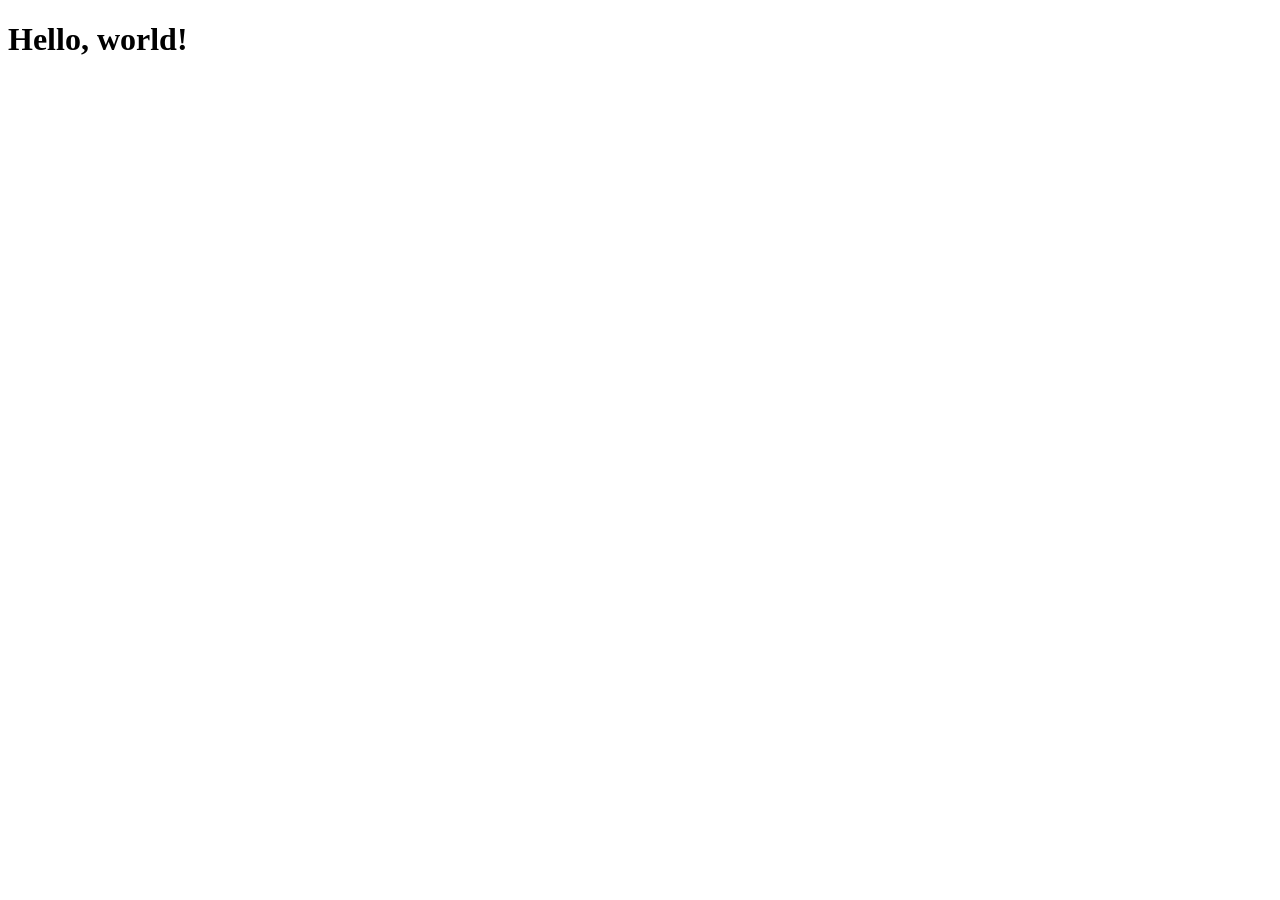
==== midterm-api/index.html @ fd6a16fa "Add template files for midterms" ====
<!doctype html>
<html lang="en">
  <head>
    <meta charset="utf-8">
    <meta name="viewport" content="width=device-width, initial-scale=1">
    <title>API Integration</title>
    <link href="https://cdn.jsdelivr.net/npm/bootstrap@6.0.0-alpha.1/dist/css/bootstrap.min.css" rel="stylesheet" integrity="sha384-B/GM4XqrwHnWXNOWMbloTmrYXZg10cakYGmpfsR/bbzQ6JAJI4ihuyADKLnBgrCe" crossorigin="anonymous">
  </head>
  <body>
    <h1>Hello, world!</h1>
    <script type="module" src="https://cdn.jsdelivr.net/npm/bootstrap@6.0.0-alpha.1/dist/js/bootstrap.bundle.min.js" integrity="sha384-1a/pXj49ZQ1aHEmrJ+gMw1otqoVsYwlEnlD8mIfY2TV03r20Y0CN7uqx1tQogjPL" crossorigin="anonymous"></script>
  </body>
</html>
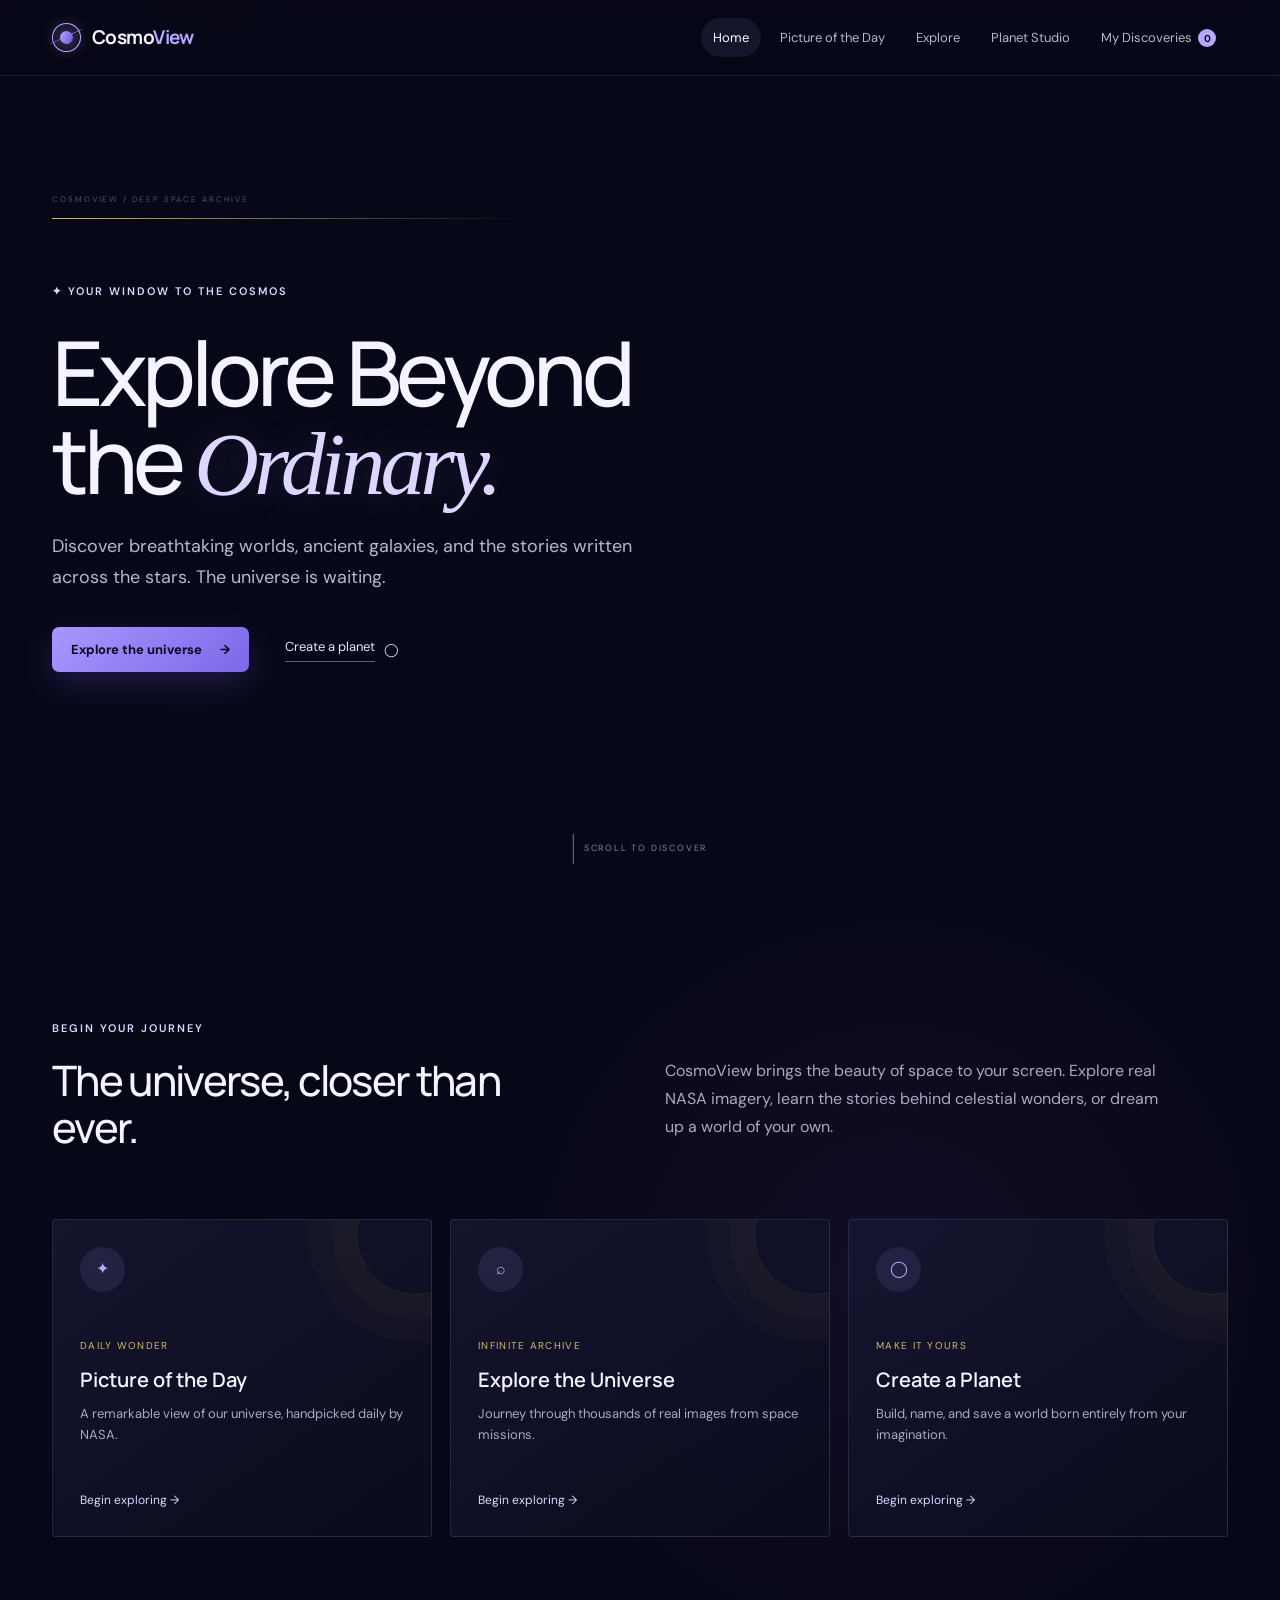
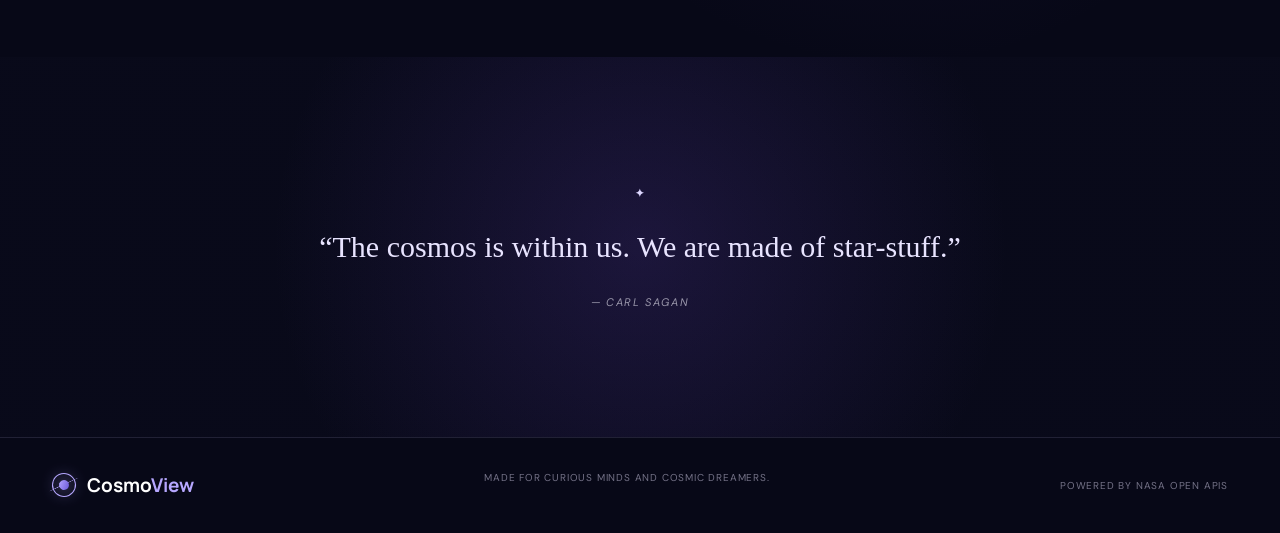
==== commit 32bfa403: "feat: add initial CosmoView implementation with API integration" ====
--- a/midterm-api/index.html
+++ b/midterm-api/index.html
@@ -1,13 +1,128 @@
 <!doctype html>
 <html lang="en">
   <head>
-    <meta charset="utf-8">
-    <meta name="viewport" content="width=device-width, initial-scale=1">
-    <title>API Integration</title>
-    <link href="https://cdn.jsdelivr.net/npm/bootstrap@6.0.0-alpha.1/dist/css/bootstrap.min.css" rel="stylesheet" integrity="sha384-B/GM4XqrwHnWXNOWMbloTmrYXZg10cakYGmpfsR/bbzQ6JAJI4ihuyADKLnBgrCe" crossorigin="anonymous">
+    <meta charset="UTF-8" />
+    <meta name="viewport" content="width=device-width, initial-scale=1.0" />
+    <meta name="description" content="Explore NASA imagery and create your own planets with CosmoView." />
+    <title>CosmoView — Explore Beyond the Ordinary</title>
+    <link rel="stylesheet" href="assets/style.css" />
+    <script src="assets/script.js" defer></script>
   </head>
   <body>
-    <h1>Hello, world!</h1>
-    <script type="module" src="https://cdn.jsdelivr.net/npm/bootstrap@6.0.0-alpha.1/dist/js/bootstrap.bundle.min.js" integrity="sha384-1a/pXj49ZQ1aHEmrJ+gMw1otqoVsYwlEnlD8mIfY2TV03r20Y0CN7uqx1tQogjPL" crossorigin="anonymous"></script>
+    <header class="site-header">
+      <div class="container nav-wrap">
+        <button class="brand" data-page="home" aria-label="CosmoView home">
+          <span class="brand-orbit"><span></span></span>
+          <span>Cosmo<span>View</span></span>
+        </button>
+        <button class="menu-toggle" id="menu-toggle" aria-label="Toggle navigation"><span></span><span></span></button>
+        <nav class="nav-links" id="nav-links" aria-label="Main navigation">
+          <button class="active" data-page="home">Home</button>
+          <button data-page="apod">Picture of the Day</button>
+          <button data-page="explore">Explore</button>
+          <button data-page="studio">Planet Studio</button>
+          <button data-page="discoveries">My Discoveries <span class="count" id="saved-count">0</span></button>
+        </nav>
+      </div>
+    </header>
+
+    <main>
+      <div class="page-view active" id="home">
+        <section class="hero">
+          <img class="hero-bg" src="https://images-assets.nasa.gov/image/PIA12348/PIA12348~orig.jpg" alt="Earth rising over the lunar horizon" />
+          <div class="hero-vignette"></div>
+          <div class="container hero-content">
+            <span class="eyebrow">✦ Your window to the cosmos</span>
+            <h1>Explore Beyond<br />the <em>Ordinary.</em></h1>
+            <p>Discover breathtaking worlds, ancient galaxies, and the stories written across the stars. The universe is waiting.</p>
+            <div class="hero-actions">
+              <button class="btn-cosmo" data-page="explore">Explore the universe <span>→</span></button>
+              <button class="text-action" data-page="studio"><span>Create a planet</span> ◯</button>
+            </div>
+          </div>
+          <div class="scroll-hint"><span></span>Scroll to discover</div>
+        </section>
+        <section class="intro-section">
+          <div class="container">
+            <div class="intro-copy">
+              <span class="eyebrow">Begin your journey</span>
+              <h2>The universe, closer than ever.</h2>
+              <p>CosmoView brings the beauty of space to your screen. Explore real NASA imagery, learn the stories behind celestial wonders, or dream up a world of your own.</p>
+            </div>
+            <div class="feature-grid-home">
+              <button class="feature-card" data-page="apod"><span class="feature-icon">✦</span><small>Daily wonder</small><h3>Picture of the Day</h3><p>A remarkable view of our universe, handpicked daily by NASA.</p><span class="card-link">Begin exploring →</span></button>
+              <button class="feature-card" data-page="explore"><span class="feature-icon">⌕</span><small>Infinite archive</small><h3>Explore the Universe</h3><p>Journey through thousands of real images from space missions.</p><span class="card-link">Begin exploring →</span></button>
+              <button class="feature-card" data-page="studio"><span class="feature-icon">◯</span><small>Make it yours</small><h3>Create a Planet</h3><p>Build, name, and save a world born entirely from your imagination.</p><span class="card-link">Begin exploring →</span></button>
+            </div>
+          </div>
+        </section>
+        <section class="quote-section"><div><span class="eyebrow">✦</span><blockquote>“The cosmos is within us. We are made of star-stuff.”</blockquote><cite>— Carl Sagan</cite></div></section>
+      </div>
+
+      <section class="page-view page-section apod-page" id="apod">
+        <div class="container">
+          <div class="page-heading"><span class="eyebrow">✦ A new view every day</span><h1>Astronomy Picture of the Day</h1><p>A daily window into our universe, selected by NASA astronomers.</p></div>
+          <form class="date-row" id="apod-date-form">
+            <label for="apod-date">Journey to a date</label>
+            <div class="date-controls">
+              <button type="button" class="date-step" id="apod-previous" aria-label="Previous day">←</button>
+              <input id="apod-date" type="date" min="1995-06-16" />
+              <button type="button" class="date-step" id="apod-next" aria-label="Next day">→</button>
+              <button type="submit" class="date-search">Show picture</button>
+            </div>
+          </form>
+          <p class="apod-status" id="apod-status" aria-live="polite"></p>
+          <article class="apod-card" id="apod-card">
+            <button class="apod-image" id="apod-image-button"><img id="apod-image" alt="" /><span class="expand-label">View full image</span></button>
+            <div class="apod-copy"><div class="meta" id="apod-meta"></div><h2 id="apod-title"></h2><p id="apod-description"></p><button class="btn-cosmo secondary" id="save-apod">♡ Save discovery</button></div>
+          </article>
+        </div>
+      </section>
+
+      <section class="page-view page-section" id="explore">
+        <div class="container">
+          <div class="page-heading"><span class="eyebrow">✦ NASA image archive</span><h1>Explore the Universe</h1><p>Search across galaxies, planets, nebulae, and decades of human discovery.</p></div>
+          <form class="search-bar" id="search-form"><span>⌕</span><input id="search-input" placeholder="Search nebulae, planets, missions..." aria-label="Search NASA images" /><button type="submit">Search the cosmos</button></form>
+          <div class="quick-searches"><span>Try:</span><button data-query="Mars">Mars</button><button data-query="James Webb">James Webb</button><button data-query="Nebula">Nebula</button><button data-query="Apollo">Apollo</button></div>
+          <div class="gallery-grid" id="gallery"></div>
+        </div>
+      </section>
+
+      <section class="page-view page-section studio-page" id="studio">
+        <div class="container">
+          <div class="page-heading"><span class="eyebrow">✦ Worldbuilding laboratory</span><h1>Planet Studio</h1><p>Shape an entirely new world. Every detail is yours to imagine.</p></div>
+          <div class="studio-layout">
+            <div class="planet-stage">
+              <div class="star-field"></div><div class="planet-rings" id="planet-rings"></div>
+              <div class="planet has-craters" id="planet-preview"><div class="planet-light"></div><span class="crater c1"></span><span class="crater c2"></span><span class="crater c3"></span></div>
+              <div class="planet-caption"><span>Live preview</span><strong id="preview-name">Aurelia</strong><small id="preview-description">A quiet world drifting at the edge of a violet nebula.</small></div>
+            </div>
+            <div class="controls-panel">
+              <div class="control-section"><span class="section-number">01</span><h3>Identity</h3><label>Planet name<input id="planet-name" maxlength="30" value="Aurelia" /></label><label>Short description<textarea id="planet-description" rows="2" maxlength="120">A quiet world drifting at the edge of a violet nebula.</textarea></label></div>
+              <div class="control-section"><span class="section-number">02</span><h3>Planet color</h3><div class="color-options" id="color-options">
+                <button class="selected" style="background:#9d8cff" data-color="#9d8cff" aria-label="Lavender"></button><button style="background:#4987ff" data-color="#4987ff" aria-label="Blue"></button><button style="background:#e86baa" data-color="#e86baa" aria-label="Pink"></button><button style="background:#51c98b" data-color="#51c98b" aria-label="Green"></button><button style="background:#ee8b4a" data-color="#ee8b4a" aria-label="Orange"></button><button style="background:#7950d8" data-color="#7950d8" aria-label="Purple"></button>
+              </div></div>
+              <div class="control-section sliders"><span class="section-number">03</span><h3>Scale & atmosphere</h3><label><span>Planet size <b id="size-value">74%</b></span><input id="planet-size" type="range" min="45" max="92" value="74" /></label><label><span>Atmosphere <b id="atmosphere-value">45%</b></span><input id="planet-atmosphere" type="range" min="0" max="100" value="45" /></label></div>
+              <div class="control-section"><span class="section-number">04</span><h3>Surface features</h3><div class="feature-grid" id="features">
+                <label class="switch-row"><span>Craters</span><input type="checkbox" data-feature="craters" checked /><i></i></label><label class="switch-row"><span>Rings</span><input type="checkbox" data-feature="rings" checked /><i></i></label><label class="switch-row"><span>Clouds</span><input type="checkbox" data-feature="clouds" /><i></i></label><label class="switch-row"><span>Stripes</span><input type="checkbox" data-feature="stripes" /><i></i></label><label class="switch-row"><span>Glow</span><input type="checkbox" data-feature="glow" checked /><i></i></label>
+              </div></div>
+              <div class="action-row"><button class="icon-action" id="randomize">⤨ Randomize</button><button class="icon-action" id="reset">↻ Reset</button><button class="btn-cosmo" id="save-planet">Save planet</button></div>
+            </div>
+          </div>
+        </div>
+      </section>
+
+      <section class="page-view page-section" id="discoveries">
+        <div class="container">
+          <div class="page-heading"><span class="eyebrow">✦ Your personal archive</span><h1>My Discoveries</h1><p>The celestial sights and imagined worlds you chose to keep.</p></div>
+          <div class="collection-heading"><h2>Favorite images</h2><span id="favorite-total">0 saved</span></div><div id="favorite-list"></div>
+          <div class="collection-heading planets-heading"><h2>Created planets</h2><span id="planet-total">0 worlds</span></div><div id="planet-list"></div>
+        </div>
+      </section>
+    </main>
+
+    <footer><div class="container"><div class="brand footer-brand"><span class="brand-orbit"><span></span></span><span>Cosmo<span>View</span></span></div><p>Made for curious minds and cosmic dreamers.</p><span>Powered by NASA Open APIs</span></div></footer>
+    <div class="modal-backdrop-cosmo" id="image-modal" hidden><div class="detail-modal" role="dialog" aria-modal="true"><button class="modal-close" id="modal-close" aria-label="Close">×</button><div class="modal-image"><img id="modal-image" alt="" /></div><div class="modal-copy"><span class="eyebrow" id="modal-date"></span><h2 id="modal-title"></h2><p id="modal-description"></p><div class="modal-foot"><span id="modal-credit"></span><button class="btn-cosmo secondary" id="modal-save">♡ Save image</button></div></div></div></div>
+    <div class="toast-message" id="toast" hidden></div>
   </body>
-</html>+</html>
--- a/midterm-api/assets/style.css
+++ b/midterm-api/assets/style.css
@@ -0,0 +1,131 @@
+@import url('https://fonts.googleapis.com/css2?family=DM+Sans:wght@400;500;600&family=Manrope:wght@400;500;600;700&display=swap');
+@import url('https://cdn.jsdelivr.net/npm/bootstrap@5.3.8/dist/css/bootstrap.min.css');
+
+.page-view{display:none}
+.page-view.active{display:block}
+[hidden]{display:none!important}
+
+:root{--ink:#070817;--navy:#0b0c20;--panel:#121329;--panel-2:#171831;--lav:#b6a7ff;--lav-2:#ddd7ff;--gold:#d7b765;--text:#f5f3ff;--muted:#aaa9c0;--line:rgba(205,199,255,.13);--glow:rgba(132,105,255,.35)}
+*{box-sizing:border-box}
+html{scroll-behavior:smooth}
+body{margin:0;background:var(--ink);color:var(--text);font-family:'DM Sans',sans-serif}
+button,input,textarea{font:inherit}
+button{color:inherit}
+.app-shell{min-height:100vh;background:radial-gradient(circle at 75% 10%,rgba(92,55,157,.12),transparent 30%),var(--ink)}
+.container{max-width:1200px}
+.site-header{height:76px;position:fixed;inset:0 0 auto;z-index:100;background:rgba(7,8,23,.72);backdrop-filter:blur(18px);border-bottom:1px solid var(--line)}
+.nav-wrap{height:100%;display:flex;align-items:center;justify-content:space-between}
+.brand{display:flex;align-items:center;gap:11px;background:none;border:0;font-family:'Manrope';font-size:19px;font-weight:700;letter-spacing:-.03em;padding:0}
+.brand>span:last-child>span{color:var(--lav)}
+.brand-orbit{width:29px;height:29px;border:1px solid var(--lav);border-radius:50%;position:relative;display:block;transform:rotate(-25deg)}
+.brand-orbit:after{content:"";position:absolute;inset:7px;background:linear-gradient(135deg,var(--lav),#6654d6);border-radius:50%;box-shadow:0 0 18px var(--lav)}
+.brand-orbit span{position:absolute;left:-5px;right:-5px;top:12px;border-top:1px solid var(--lav);border-radius:50%}
+.nav-links{display:flex;align-items:center;gap:7px}
+.nav-links button{border:0;background:none;color:#b8b7c8;font-size:13px;padding:10px 12px;border-radius:20px;transition:.2s}
+.nav-links button:hover,.nav-links button.active{color:#fff;background:rgba(169,154,255,.09)}
+.count{background:var(--lav);color:var(--ink);min-width:18px;height:18px;padding:0 5px;border-radius:10px;display:inline-grid;place-items:center;font-size:10px;font-weight:700;margin-left:3px}
+.menu-toggle{display:none;background:none;border:0;padding:8px}.menu-toggle span{display:block;width:22px;border-top:1px solid white;margin:6px}
+.hero{height:100svh;min-height:680px;position:relative;display:flex;align-items:center;overflow:hidden}
+.hero-bg{position:absolute;inset:0;width:100%;height:100%;object-fit:cover;object-position:center}
+.hero-vignette{position:absolute;inset:0;background:linear-gradient(90deg,rgba(7,8,23,.97) 0%,rgba(7,8,23,.77) 38%,rgba(7,8,23,.15) 72%),linear-gradient(0deg,var(--ink),transparent 35%),radial-gradient(circle at 70% 30%,transparent,rgba(8,8,28,.3))}
+.hero-content{position:relative;padding-top:50px}
+.eyebrow{color:var(--lav-2);font-size:11px;text-transform:uppercase;letter-spacing:.18em;font-weight:600;display:inline-flex;align-items:center;gap:9px}
+.hero h1,.page-heading h1{font-family:'Manrope';font-weight:500;letter-spacing:-.055em}
+.hero h1{font-size:clamp(54px,7vw,94px);line-height:.98;max-width:760px;margin:26px 0 24px}
+.hero h1 em{font-family:Georgia,serif;font-weight:400;color:var(--lav-2)}
+.hero-content>p{font-size:18px;line-height:1.7;color:#b9b7c9;max-width:580px;margin-bottom:34px}
+.hero-actions{display:flex;align-items:center;gap:30px}
+.btn-cosmo{border:0;background:linear-gradient(135deg,#a897ff,#7b68e8);color:#0b0920;border-radius:7px;padding:13px 19px;display:inline-flex;align-items:center;gap:18px;font-size:13px;font-weight:700;box-shadow:0 12px 35px rgba(108,82,226,.24);transition:.2s}
+.btn-cosmo:hover{transform:translateY(-2px);filter:brightness(1.08)}
+.btn-cosmo.secondary{background:rgba(169,154,255,.1);color:var(--lav-2);border:1px solid rgba(169,154,255,.24);box-shadow:none}
+.text-action{border:0;background:none;color:#e8e5f4;display:flex;align-items:center;gap:9px;font-size:13px}
+.text-action span{border-bottom:1px solid #5f5c72;padding-bottom:4px}
+.scroll-hint{position:absolute;bottom:36px;left:50%;transform:translateX(-50%);font-size:9px;text-transform:uppercase;letter-spacing:.2em;color:#858395;display:flex;align-items:center;gap:10px}
+.scroll-hint span{height:30px;border-left:1px solid #777386}
+.intro-section{padding:120px 0;background:radial-gradient(circle at 70% 50%,rgba(78,50,134,.14),transparent 40%)}
+.intro-copy{display:grid;grid-template-columns:1fr 1fr;column-gap:50px;align-items:start;margin-bottom:60px}
+.intro-copy .eyebrow{grid-column:1/-1;margin-bottom:20px}
+.intro-copy h2{font:500 42px/1.12 'Manrope';letter-spacing:-.04em;max-width:450px}
+.intro-copy p{color:var(--muted);line-height:1.75;max-width:500px}
+.feature-grid-home{display:grid;grid-template-columns:repeat(3,1fr);gap:18px}
+.feature-card{text-align:left;background:linear-gradient(145deg,rgba(22,23,49,.86),rgba(11,12,31,.86));border:1px solid var(--line);border-radius:10px;padding:27px;transition:.25s}
+.feature-card:hover{transform:translateY(-6px);border-color:rgba(169,154,255,.45);box-shadow:0 20px 50px rgba(0,0,0,.25)}
+.feature-icon{width:45px;height:45px;display:grid;place-items:center;border-radius:50%;background:rgba(169,154,255,.1);color:var(--lav);margin-bottom:40px}
+.feature-card small{color:var(--lav);font-size:10px;text-transform:uppercase;letter-spacing:.13em}
+.feature-card h3{font:600 20px 'Manrope';margin:10px 0}
+.feature-card p{font-size:13px;line-height:1.65;color:var(--muted);min-height:64px}
+.card-link{color:var(--lav-2);font-size:12px;display:flex;align-items:center;gap:8px;margin-top:24px}
+.quote-section{min-height:380px;display:grid;place-items:center;text-align:center;background:radial-gradient(circle,rgba(78,53,146,.28),transparent 55%),linear-gradient(rgba(9,10,26,.9),rgba(9,10,26,.9)),url('https://images-assets.nasa.gov/image/PIA12348/PIA12348~orig.jpg') center/cover}
+.quote-section>div{max-width:750px}.quote-section svg{color:var(--lav)}
+blockquote{font:400 30px/1.5 Georgia,serif;margin:20px 0;color:#e8e4ff}cite{font-size:11px;text-transform:uppercase;letter-spacing:.15em;color:#9996aa}
+.page-section{min-height:calc(100vh - 100px);padding:140px 0 110px}
+.page-heading{text-align:center;max-width:700px;margin:0 auto 48px}
+.page-heading h1{font-size:clamp(40px,5vw,62px);margin:17px 0 14px}
+.page-heading p{color:var(--muted);font-size:16px}
+.date-row{display:flex;align-items:center;justify-content:flex-end;gap:12px;margin-bottom:17px}
+.date-row label{font-size:11px;color:var(--muted);text-transform:uppercase;letter-spacing:.08em}
+.date-controls{display:flex;align-items:center;gap:7px}
+.date-step,.date-search{height:38px;border:1px solid var(--line);border-radius:6px;background:#121329;color:var(--lav-2);padding:0 13px;font-size:12px}
+.date-step:hover,.date-search:hover{border-color:var(--lav);background:#191a36}
+.date-search{background:var(--lav);border-color:var(--lav);color:#0b0920;font-weight:700}
+.apod-status{min-height:18px;text-align:right;color:#88869a;font-size:11px;margin:-8px 0 14px}
+input,textarea{background:#101127;border:1px solid var(--line);border-radius:6px;color:white;padding:11px 13px;outline:none}
+input:focus,textarea:focus{border-color:var(--lav)}
+input[type=date]{color-scheme:dark;font-size:12px}
+.apod-card{display:grid;grid-template-columns:1.35fr 1fr;background:var(--panel);border:1px solid var(--line);border-radius:12px;overflow:hidden;min-height:550px}
+.apod-card.loading{opacity:.55}
+.apod-image{position:relative;border:0;padding:0;background:#090a18;overflow:hidden}
+.apod-image img{width:100%;height:100%;object-fit:cover;transition:.4s}.apod-image:hover img{transform:scale(1.02)}
+.expand-label{position:absolute;bottom:18px;left:18px;padding:8px 12px;background:rgba(7,8,23,.7);backdrop-filter:blur(8px);border:1px solid rgba(255,255,255,.13);border-radius:6px;font-size:11px;display:flex;gap:8px}
+.apod-copy{padding:55px 45px;display:flex;flex-direction:column;align-items:flex-start;justify-content:center}
+.meta{font-size:10px;text-transform:uppercase;letter-spacing:.11em;color:var(--lav)}.meta span{padding:0 5px;color:#4e4b64}
+.apod-copy h2{font:500 34px/1.15 'Manrope';letter-spacing:-.035em;margin:18px 0}
+.apod-copy p{font-size:13px;line-height:1.8;color:var(--muted);display:-webkit-box;-webkit-line-clamp:12;-webkit-box-orient:vertical;overflow:hidden}.apod-copy .btn-cosmo{margin-top:16px}
+.search-bar{max-width:790px;margin:0 auto;display:flex;align-items:center;background:#111229;border:1px solid var(--line);padding:6px 6px 6px 17px;border-radius:8px}
+.search-bar>svg{color:#77758b;flex:none}.search-bar input{flex:1;border:0;background:none}.search-bar button{border:0;border-radius:5px;background:var(--lav);color:#0b0920;font-size:12px;font-weight:700;padding:12px 16px}
+.quick-searches{display:flex;justify-content:center;gap:10px;align-items:center;margin:16px 0 45px;font-size:11px;color:#68667a}.quick-searches button{border:0;background:none;color:#a6a3b8;padding:3px}
+.gallery-grid{display:grid;grid-template-columns:repeat(3,1fr);gap:20px}
+.image-card{position:relative;background:#111229;border:1px solid var(--line);border-radius:9px;overflow:hidden;transition:.25s}.image-card:hover{transform:translateY(-4px);border-color:rgba(169,154,255,.35)}
+.image-wrap{border:0;padding:0;width:100%;height:230px;position:relative;overflow:hidden;background:#090a18}.image-wrap img{width:100%;height:100%;object-fit:cover;transition:.4s}.image-card:hover img{transform:scale(1.04)}
+.view-label{position:absolute;inset:auto 0 0;padding:35px 17px 14px;background:linear-gradient(transparent,rgba(7,8,23,.92));display:flex;align-items:center;gap:6px;font-size:11px;opacity:0;transition:.2s}.image-card:hover .view-label{opacity:1}
+.favorite{position:absolute;right:12px;top:12px;width:34px;height:34px;border-radius:50%;display:grid;place-items:center;border:1px solid rgba(255,255,255,.14);background:rgba(7,8,23,.7);backdrop-filter:blur(7px)}
+.favorite.saved{color:#d7ceff;background:#6e5bd2}.favorite.saved svg{fill:currentColor}
+.image-card-copy{padding:19px}.image-card-copy>span{font-size:9px;text-transform:uppercase;letter-spacing:.1em;color:var(--lav)}.image-card-copy h3{font:600 17px 'Manrope';margin:8px 0}.image-card-copy p{font-size:12px;line-height:1.55;color:var(--muted);margin:0;white-space:nowrap;overflow:hidden;text-overflow:ellipsis}
+.studio-layout{display:grid;grid-template-columns:1.18fr .82fr;gap:22px;align-items:start}
+.planet-stage{height:740px;position:sticky;top:96px;border:1px solid var(--line);border-radius:12px;background:radial-gradient(circle at center,rgba(63,47,112,.24),transparent 40%),#090a19;overflow:hidden;display:grid;place-items:center}
+.star-field,.star-field:before,.star-field:after{position:absolute;inset:0;content:"";background-image:radial-gradient(#fff 1px,transparent 1px);background-size:83px 77px;opacity:.17}.star-field:before{background-size:127px 111px;transform:translate(20px,13px)}.star-field:after{background-size:179px 163px;transform:translate(50px,80px)}
+.planet{aspect-ratio:1;border-radius:50%;position:relative;z-index:2;overflow:hidden;transition:.45s cubic-bezier(.2,.8,.2,1);background-image:radial-gradient(circle at 34% 28%,rgba(255,255,255,.6),transparent 8%),radial-gradient(circle at 35% 30%,transparent 0,rgba(0,0,0,.08) 38%,rgba(0,0,0,.78) 100%),linear-gradient(135deg,transparent,rgba(255,255,255,.13))}
+.planet.has-stripes:after,.mini-planet.has-stripes:after{content:"";position:absolute;inset:0;background:repeating-linear-gradient(0deg,transparent 0 13%,rgba(20,11,54,.18) 14% 23%,transparent 24% 30%);border-radius:50%}
+.planet.has-clouds:before{content:"";position:absolute;inset:5%;z-index:2;border-radius:50%;background:radial-gradient(ellipse at 30% 30%,rgba(255,255,255,.27) 0 4%,transparent 6%),radial-gradient(ellipse at 70% 60%,rgba(255,255,255,.23) 0 7%,transparent 9%),radial-gradient(ellipse at 40% 80%,rgba(255,255,255,.17) 0 5%,transparent 7%);filter:blur(4px)}
+.crater{display:none;position:absolute;border-radius:50%;background:rgba(23,12,52,.2);box-shadow:inset 3px 3px 8px rgba(0,0,0,.2),1px 1px 4px rgba(255,255,255,.2)}.has-craters .crater{display:block}.c1{width:13%;height:13%;left:25%;top:35%}.c2{width:7%;height:7%;right:23%;top:20%}.c3{width:18%;height:18%;right:20%;bottom:20%}
+.planet-rings{height:26%;position:absolute;border:18px solid;border-left-color:transparent!important;border-right-color:transparent!important;border-radius:50%;z-index:3;transform:rotate(-15deg);filter:brightness(.8);opacity:.7;transition:.4s}
+.planet-caption{position:absolute;z-index:5;left:28px;bottom:26px;display:flex;flex-direction:column;max-width:70%}.planet-caption span{color:var(--lav);font-size:9px;text-transform:uppercase;letter-spacing:.15em}.planet-caption strong{font:500 24px 'Manrope';margin:4px 0}.planet-caption small{color:var(--muted);font-size:11px}
+.controls-panel{background:#111229;border:1px solid var(--line);border-radius:12px;padding:28px}
+.control-section{position:relative;border-bottom:1px solid var(--line);padding:0 0 25px 35px;margin-bottom:25px}.control-section h3{font:600 14px 'Manrope';margin-bottom:17px}.section-number{position:absolute;left:0;top:1px;font-size:9px;color:#625f78}
+.control-section>label{display:block;font-size:10px;text-transform:uppercase;letter-spacing:.08em;color:#8e8ca1;margin-top:12px}.control-section label input,.control-section label textarea{display:block;width:100%;margin-top:7px;text-transform:none;letter-spacing:0;font-size:12px;resize:none}
+.color-options{display:flex;gap:12px}.color-options button{width:31px;height:31px;border:3px solid #17172d;border-radius:50%;outline:1px solid transparent;transition:.2s}.color-options button.selected{outline-color:white;transform:scale(1.12)}
+.sliders label>span{display:flex;justify-content:space-between}.sliders b{color:var(--lav);font-weight:500}
+input[type=range]{appearance:none;height:3px;padding:0;border:0;background:#37354b;accent-color:var(--lav);margin-top:14px}.sliders input[type=range]::-webkit-slider-thumb{appearance:none;width:14px;height:14px;border-radius:50%;background:var(--lav);box-shadow:0 0 0 4px rgba(169,154,255,.12)}
+.feature-grid{display:grid;grid-template-columns:1fr 1fr;gap:9px}.switch-row{display:flex;align-items:center;justify-content:space-between;background:#17182f;padding:11px 12px;border-radius:6px;font-size:11px;color:#b7b5c8}.switch-row input{display:none}.switch-row i{width:27px;height:15px;border-radius:10px;background:#35344a;position:relative}.switch-row i:after{content:"";position:absolute;width:11px;height:11px;border-radius:50%;background:#8a8799;top:2px;left:2px;transition:.2s}.switch-row input:checked+i{background:#6553c4}.switch-row input:checked+i:after{left:14px;background:white}
+.action-row{display:flex;align-items:center;gap:11px}.icon-action{background:none;border:1px solid var(--line);border-radius:6px;padding:11px;display:flex;align-items:center;gap:6px;font-size:10px;color:#aaa7bd}.action-row .btn-cosmo{margin-left:auto;padding:11px 14px;gap:7px}
+.collection-heading{display:flex;justify-content:space-between;align-items:end;margin:50px 0 18px}.collection-heading h2{font:500 22px 'Manrope';margin:0}.collection-heading span{font-size:10px;color:var(--muted);text-transform:uppercase;letter-spacing:.1em}.planets-heading{margin-top:75px}
+.empty{text-align:center;border:1px dashed rgba(169,154,255,.2);border-radius:10px;padding:55px;color:var(--muted)}.empty>div{margin:auto;width:55px;height:55px;border-radius:50%;display:grid;place-items:center;background:rgba(169,154,255,.08);color:var(--lav)}.empty p{margin:15px 0}.empty .btn-cosmo{margin:auto}
+.saved-planets{display:grid;grid-template-columns:1fr 1fr;gap:16px}.saved-planet{position:relative;display:grid;grid-template-columns:120px 1fr;align-items:center;background:#111229;border:1px solid var(--line);border-radius:9px;overflow:hidden}.mini-space{height:130px;background:radial-gradient(circle,#30275b,#090a18 70%);display:grid;place-items:center}.mini-planet{width:72px;height:72px;border-radius:50%;position:relative;background-image:radial-gradient(circle at 32% 28%,rgba(255,255,255,.55),transparent 12%),radial-gradient(circle at 35% 30%,transparent,rgba(0,0,0,.75))}.saved-planet>div:nth-child(2){padding:18px}.saved-planet h3{font:600 16px 'Manrope';margin:0 0 6px}.saved-planet p{font-size:11px;color:var(--muted);margin:0;display:-webkit-box;-webkit-line-clamp:2;-webkit-box-orient:vertical;overflow:hidden}.saved-planet>button{position:absolute;right:10px;top:10px;background:#17182f;border:0;border-radius:50%;padding:7px;color:#89869a}
+footer{border-top:1px solid var(--line);padding:32px 0;color:#747287}footer .container{display:flex;align-items:center;justify-content:space-between;font-size:10px;text-transform:uppercase;letter-spacing:.08em}.footer-brand{text-transform:none;letter-spacing:0;color:white}.footer-brand .brand-orbit{width:24px;height:24px}.footer-brand .brand-orbit:after{inset:6px}.footer-brand .brand-orbit span{top:10px}
+.modal-backdrop-cosmo{position:fixed;inset:0;z-index:300;background:rgba(3,3,12,.88);backdrop-filter:blur(12px);display:grid;place-items:center;padding:25px}.detail-modal{position:relative;width:min(1000px,96vw);max-height:90vh;display:grid;grid-template-columns:1.3fr .7fr;background:#111229;border:1px solid rgba(255,255,255,.13);border-radius:12px;overflow:hidden}.modal-image{min-height:600px;background:#080916}.modal-image img{width:100%;height:100%;object-fit:cover}.modal-copy{padding:50px 36px;overflow:auto}.modal-copy h2{font:500 31px/1.2 'Manrope';margin:15px 0}.modal-copy>p{font-size:13px;line-height:1.75;color:var(--muted)}.modal-foot{border-top:1px solid var(--line);padding-top:20px;margin-top:25px;display:flex;flex-direction:column;align-items:flex-start;gap:18px;font-size:10px;color:#8d8a9f}.modal-close{position:absolute;right:14px;top:14px;z-index:2;border:1px solid rgba(255,255,255,.15);background:rgba(7,8,23,.7);width:38px;height:38px;border-radius:50%;display:grid;place-items:center}
+.toast-message{position:fixed;z-index:400;right:24px;bottom:24px;padding:13px 17px;border:1px solid rgba(169,154,255,.3);background:#1b1935;box-shadow:0 15px 45px #000;border-radius:7px;display:flex;align-items:center;gap:9px;font-size:12px}.toast-message svg{color:var(--lav)}
+@media(max-width:900px){.site-header{height:66px}.menu-toggle{display:block}.nav-links{display:none;position:absolute;top:66px;left:0;right:0;background:#0c0d21;border-bottom:1px solid var(--line);padding:12px 20px;flex-direction:column;align-items:stretch}.nav-links.open{display:flex}.nav-links button{text-align:left}.hero{min-height:650px}.hero-vignette{background:linear-gradient(90deg,rgba(7,8,23,.93),rgba(7,8,23,.35)),linear-gradient(0deg,var(--ink),transparent 40%)}.intro-copy{grid-template-columns:1fr}.feature-grid-home,.gallery-grid{grid-template-columns:repeat(2,1fr)}.studio-layout{grid-template-columns:1fr}.planet-stage{height:620px;position:relative;top:0}.apod-card{grid-template-columns:1fr}.apod-image{min-height:500px}.detail-modal{grid-template-columns:1fr;overflow:auto}.modal-image{min-height:50vh}.modal-copy{padding:35px}.saved-planets{grid-template-columns:1fr}}
+@media(max-width:600px){.container{padding-left:20px;padding-right:20px}.hero-bg{object-position:62% center}.hero-vignette{background:linear-gradient(90deg,rgba(7,8,23,.94),rgba(7,8,23,.48)),linear-gradient(0deg,var(--ink),transparent 50%)}.hero h1{font-size:49px}.hero-content>p{font-size:15px}.hero-actions{align-items:flex-start;flex-direction:column;gap:20px}.scroll-hint{display:none}.intro-section{padding:80px 0}.intro-copy h2{font-size:35px}.feature-grid-home,.gallery-grid{grid-template-columns:1fr}.page-section{padding:110px 0 80px}.page-heading{margin-bottom:35px}.page-heading h1{font-size:39px}.apod-card{min-height:0}.apod-image{min-height:350px}.apod-copy{padding:30px 24px}.search-bar{padding:5px 5px 5px 12px}.search-bar button{font-size:0;padding:12px}.search-bar button:after{content:"Go";font-size:11px}.quick-searches{flex-wrap:wrap}.image-wrap{height:260px}.planet-stage{height:490px}.controls-panel{padding:22px 17px}.control-section{padding-left:30px}.action-row{flex-wrap:wrap}.action-row .btn-cosmo{width:100%;justify-content:center;margin:3px 0 0}.feature-grid{grid-template-columns:1fr 1fr}.saved-planet{grid-template-columns:100px 1fr}.mini-space{height:120px}footer .container{flex-direction:column;gap:20px;text-align:center}.detail-modal{display:block}.modal-image{min-height:40vh;height:40vh}.modal-copy{padding:28px 22px}.toast-message{left:20px;right:20px;bottom:20px}.date-row{justify-content:center;align-items:flex-start;flex-direction:column}.date-controls{width:100%;flex-wrap:wrap}.date-controls input{flex:1}.date-search{width:100%}.apod-status{text-align:left}}
+
+/* Editorial space details inspired by scientific archives and planetary atlases. */
+.hero-content:before{content:"COSMOVIEW  /  DEEP SPACE ARCHIVE";position:absolute;left:12px;top:-35px;color:rgba(255,255,255,.3);font-size:8px;letter-spacing:.24em}
+.hero-content:after{content:"";position:absolute;width:38vw;max-width:470px;height:1px;left:12px;top:-10px;background:linear-gradient(90deg,var(--gold),rgba(215,183,101,0))}
+.hero h1 em{text-shadow:0 0 45px rgba(182,167,255,.2)}
+.feature-card{border-radius:4px;position:relative;overflow:hidden}
+.feature-card:after{content:"";position:absolute;right:-45px;top:-45px;width:120px;height:120px;border:1px solid rgba(215,183,101,.12);border-radius:50%;box-shadow:0 0 0 24px rgba(215,183,101,.025),0 0 0 48px rgba(215,183,101,.018)}
+.feature-card small,.section-number{color:var(--gold)}
+.page-heading h1:after{content:"";display:block;width:54px;border-bottom:1px solid var(--gold);margin:20px auto 0;opacity:.65}
+.planet-stage{border-radius:3px;background:linear-gradient(rgba(255,255,255,.018) 1px,transparent 1px),linear-gradient(90deg,rgba(255,255,255,.018) 1px,transparent 1px),radial-gradient(circle at center,rgba(63,47,112,.24),transparent 40%),#090a19;background-size:90px 90px,90px 90px,auto,auto}
+.planet-stage:before,.planet-stage:after{content:"";position:absolute;width:82%;aspect-ratio:1;border:1px solid rgba(215,183,101,.12);border-radius:50%;transform:rotate(-18deg) scaleY(.34)}
+.planet-stage:after{width:62%;border-color:rgba(182,167,255,.12);transform:rotate(24deg) scaleY(.42)}
+.controls-panel{background:linear-gradient(145deg,#12132b,#0e0f24);border-radius:3px}
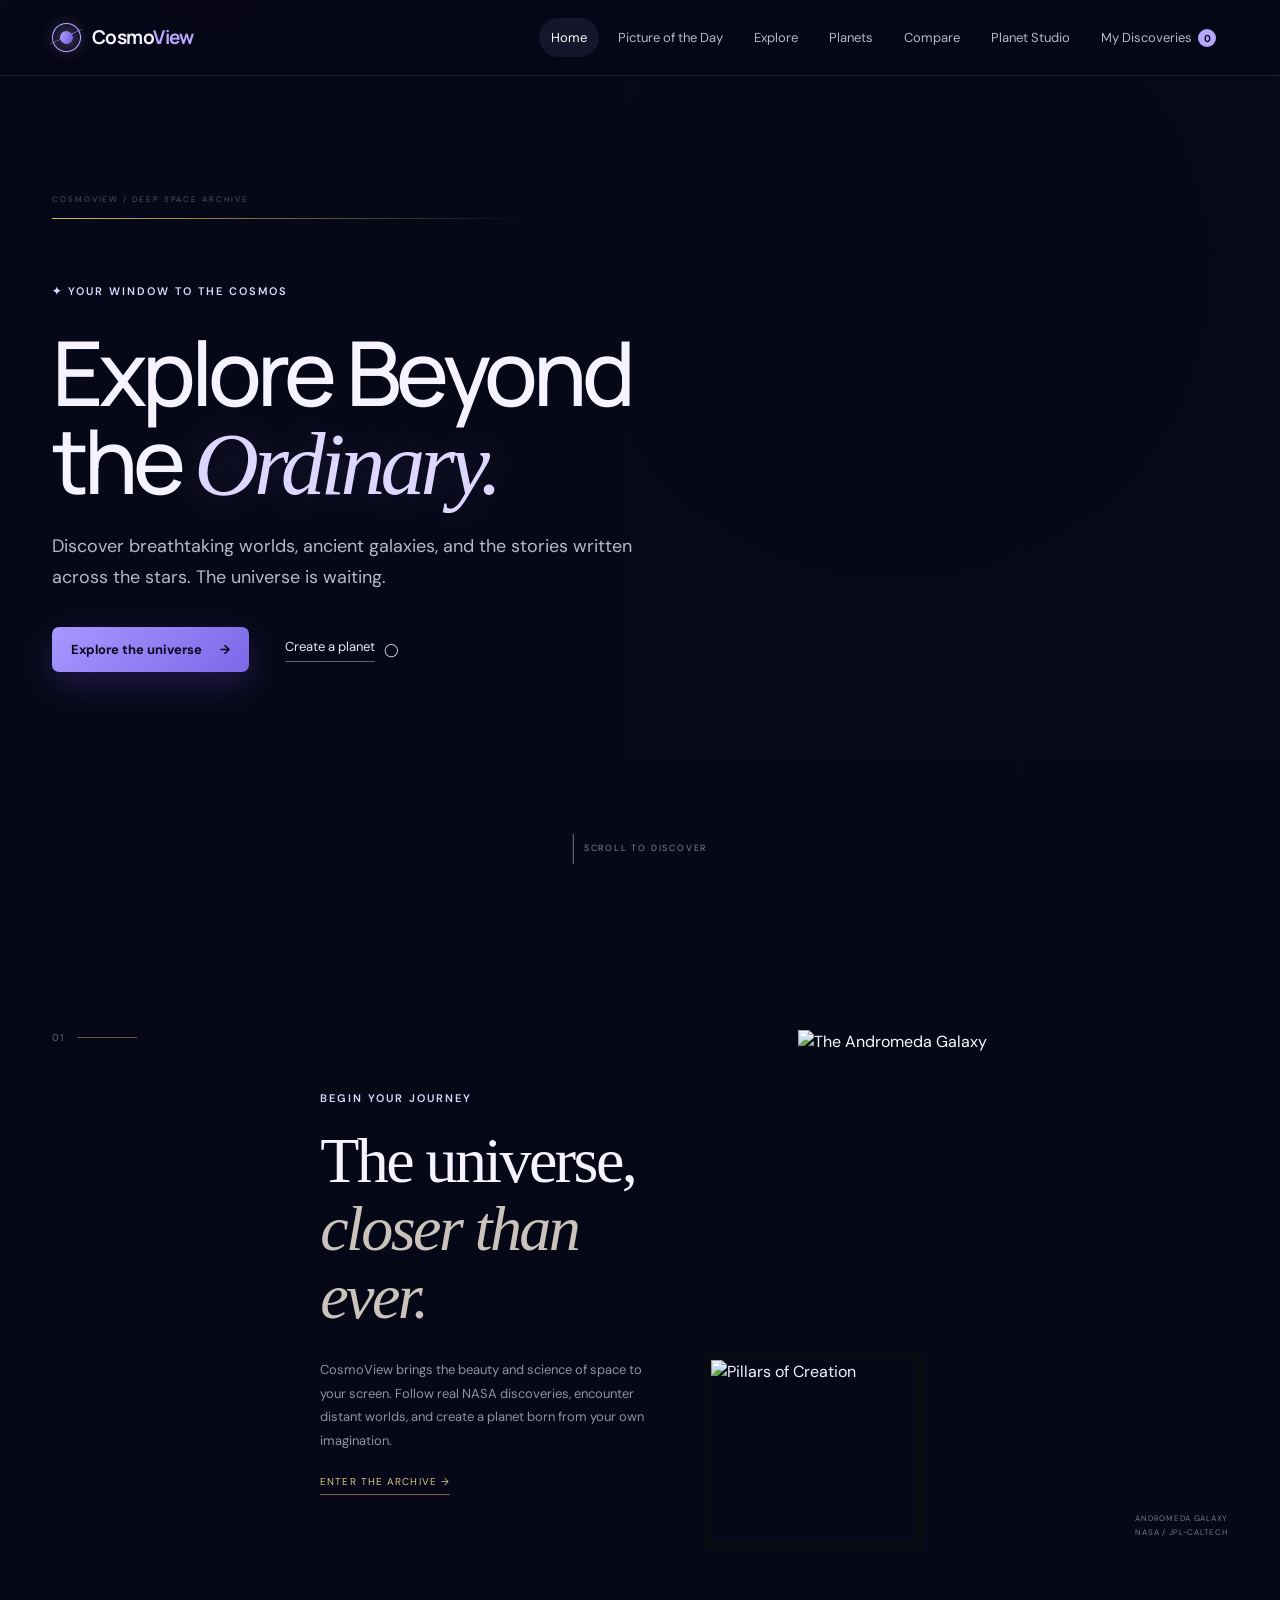
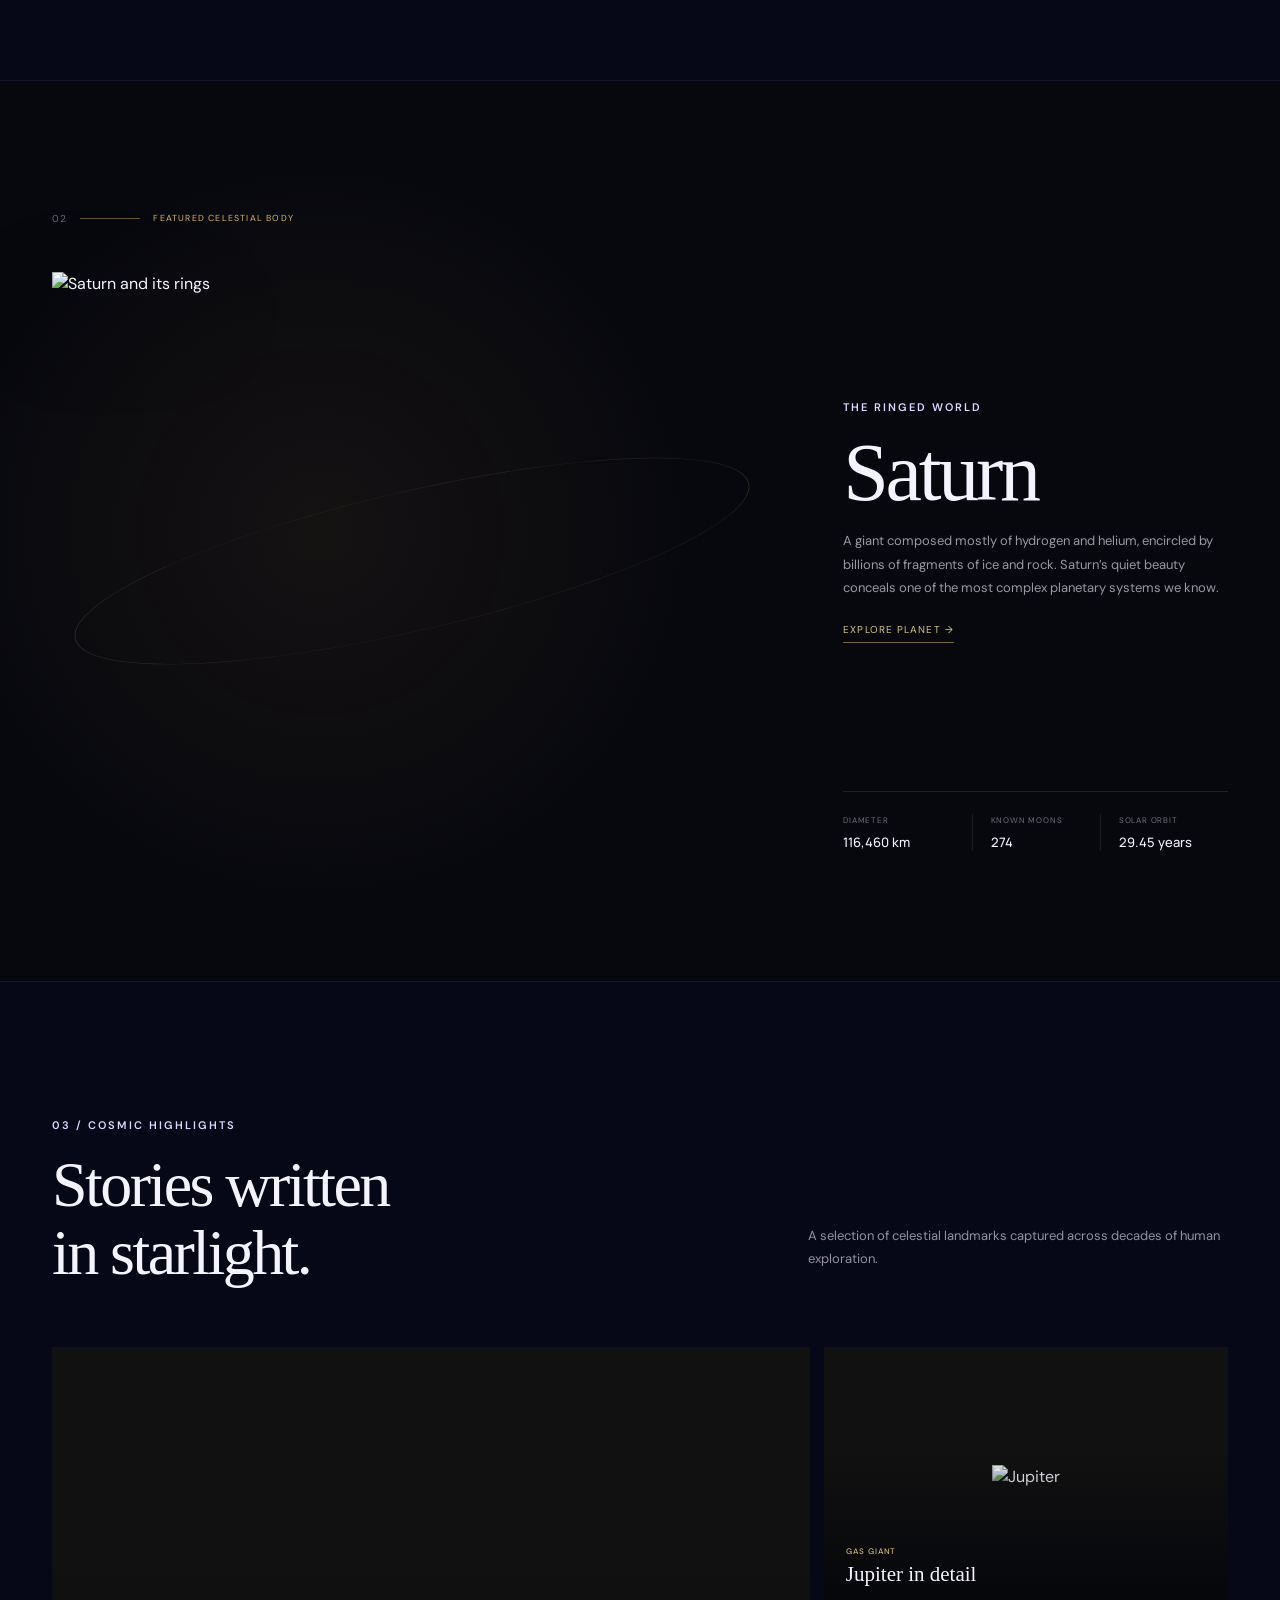
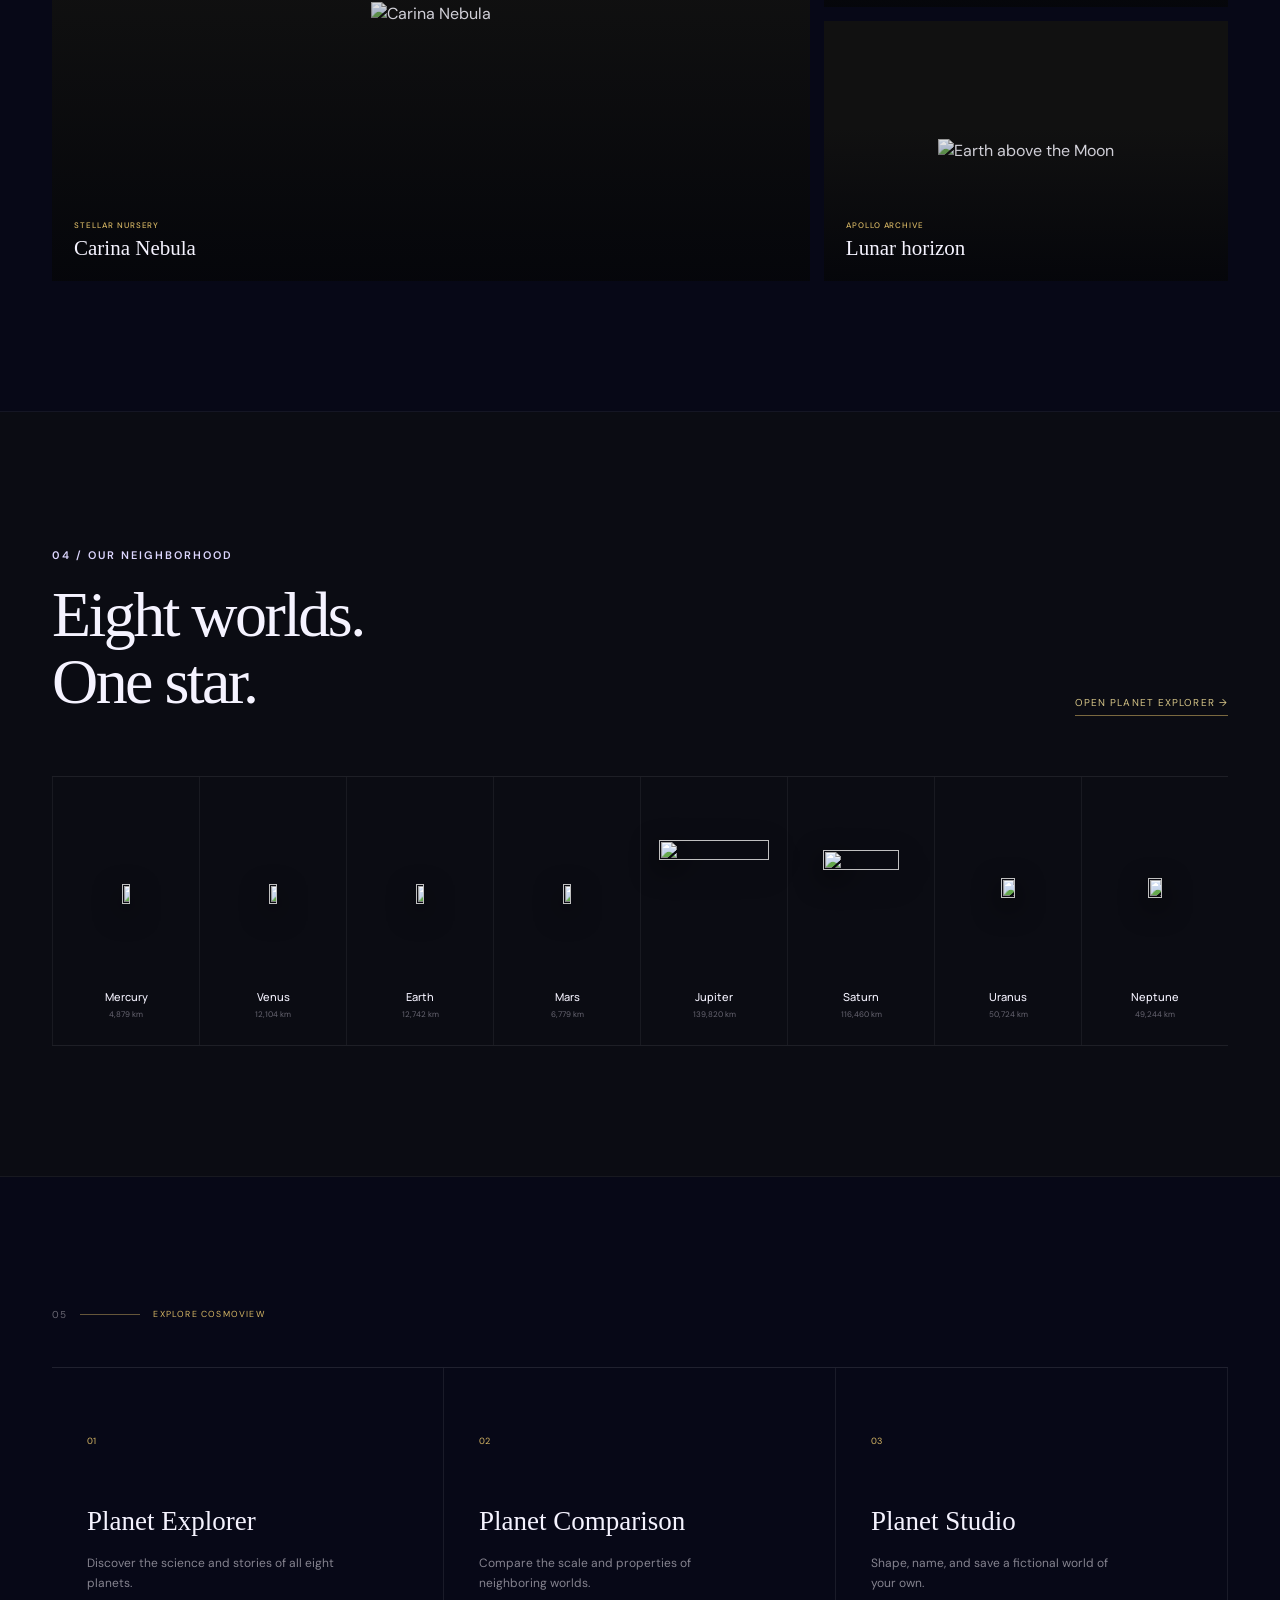
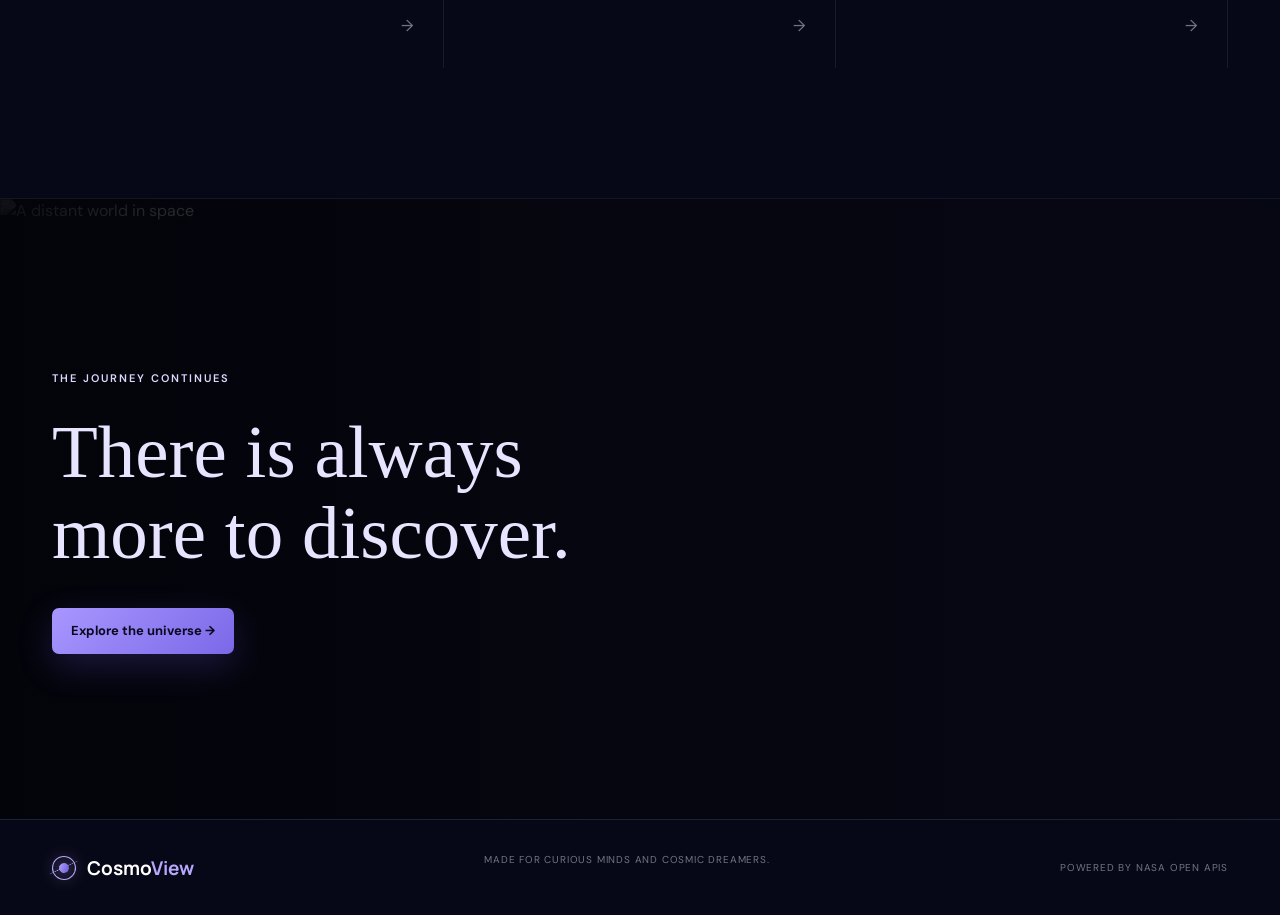
==== commit 567eeeb5: "Add new files and pagination" ====
--- a/midterm-api/index.html
+++ b/midterm-api/index.html
@@ -5,8 +5,10 @@
     <meta name="viewport" content="width=device-width, initial-scale=1.0" />
     <meta name="description" content="Explore NASA imagery and create your own planets with CosmoView." />
     <title>CosmoView — Explore Beyond the Ordinary</title>
-    <link rel="stylesheet" href="assets/style.css" />
-    <script src="assets/script.js" defer></script>
+    <link rel="stylesheet" href="./assets/css/style.css" />
+    <script src="./assets/js/script.js" defer></script>
+    <script src="./assets/js/planet-explorer.js" defer></script>
+    <script src="./assets/js/planet-comparison.js" defer></script>
   </head>
   <body>
     <header class="site-header">
@@ -20,6 +22,8 @@
           <button class="active" data-page="home">Home</button>
           <button data-page="apod">Picture of the Day</button>
           <button data-page="explore">Explore</button>
+          <button data-page="planet-explorer">Planets</button>
+          <button data-page="planet-comparison">Compare</button>
           <button data-page="studio">Planet Studio</button>
           <button data-page="discoveries">My Discoveries <span class="count" id="saved-count">0</span></button>
         </nav>
@@ -42,21 +46,68 @@
           </div>
           <div class="scroll-hint"><span></span>Scroll to discover</div>
         </section>
-        <section class="intro-section">
-          <div class="container">
-            <div class="intro-copy">
+        <section class="editorial-section home-intro">
+          <div class="container editorial-grid">
+            <div class="section-index"><span>01</span><i></i></div>
+            <div class="editorial-copy">
               <span class="eyebrow">Begin your journey</span>
-              <h2>The universe, closer than ever.</h2>
-              <p>CosmoView brings the beauty of space to your screen. Explore real NASA imagery, learn the stories behind celestial wonders, or dream up a world of your own.</p>
-            </div>
-            <div class="feature-grid-home">
-              <button class="feature-card" data-page="apod"><span class="feature-icon">✦</span><small>Daily wonder</small><h3>Picture of the Day</h3><p>A remarkable view of our universe, handpicked daily by NASA.</p><span class="card-link">Begin exploring →</span></button>
-              <button class="feature-card" data-page="explore"><span class="feature-icon">⌕</span><small>Infinite archive</small><h3>Explore the Universe</h3><p>Journey through thousands of real images from space missions.</p><span class="card-link">Begin exploring →</span></button>
-              <button class="feature-card" data-page="studio"><span class="feature-icon">◯</span><small>Make it yours</small><h3>Create a Planet</h3><p>Build, name, and save a world born entirely from your imagination.</p><span class="card-link">Begin exploring →</span></button>
-            </div>
-          </div>
-        </section>
-        <section class="quote-section"><div><span class="eyebrow">✦</span><blockquote>“The cosmos is within us. We are made of star-stuff.”</blockquote><cite>— Carl Sagan</cite></div></section>
+              <h2>The universe,<br><em>closer than ever.</em></h2>
+              <p>CosmoView brings the beauty and science of space to your screen. Follow real NASA discoveries, encounter distant worlds, and create a planet born from your own imagination.</p>
+              <button class="editorial-link" data-page="explore">Enter the archive →</button>
+            </div>
+            <div class="image-composition">
+              <img class="composition-main" src="https://images-assets.nasa.gov/image/PIA04921/PIA04921~orig.jpg" alt="The Andromeda Galaxy">
+              <img class="composition-small" src="https://images-assets.nasa.gov/image/PIA17182/PIA17182~orig.jpg" alt="Pillars of Creation">
+              <span class="image-caption">Andromeda Galaxy<br>NASA / JPL-Caltech</span>
+            </div>
+          </div>
+        </section>
+
+        <section class="editorial-section featured-world">
+          <div class="container">
+            <div class="section-index"><span>02</span><i></i><small>Featured celestial body</small></div>
+            <div class="featured-world-layout">
+              <div class="featured-planet"><img src="https://images-assets.nasa.gov/image/PIA11141/PIA11141~orig.jpg" alt="Saturn and its rings"></div>
+              <div class="featured-copy"><span class="eyebrow">The ringed world</span><h2>Saturn</h2><p>A giant composed mostly of hydrogen and helium, encircled by billions of fragments of ice and rock. Saturn’s quiet beauty conceals one of the most complex planetary systems we know.</p><button class="editorial-link" data-page="planet-explorer">Explore planet →</button></div>
+              <div class="featured-stats"><div><span>Diameter</span><strong>116,460 km</strong></div><div><span>Known moons</span><strong>274</strong></div><div><span>Solar orbit</span><strong>29.45 years</strong></div></div>
+            </div>
+          </div>
+        </section>
+
+        <section class="editorial-section cosmic-highlights">
+          <div class="container">
+            <div class="section-title-row"><div><span class="eyebrow">03 / Cosmic highlights</span><h2>Stories written<br>in starlight.</h2></div><p>A selection of celestial landmarks captured across decades of human exploration.</p></div>
+            <div class="editorial-gallery">
+              <button class="highlight-large" data-page="apod"><img src="https://images-assets.nasa.gov/image/GSFC_20171208_Archive_e000405/GSFC_20171208_Archive_e000405~orig.jpg" alt="Carina Nebula"><span><small>Stellar nursery</small>Carina Nebula</span></button>
+              <button data-page="explore"><img src="https://images-assets.nasa.gov/image/PIA22946/PIA22946~orig.jpg" alt="Jupiter"><span><small>Gas giant</small>Jupiter in detail</span></button>
+              <button data-page="explore"><img src="https://images-assets.nasa.gov/image/as11-44-6552/as11-44-6552~orig.jpg" alt="Earth above the Moon"><span><small>Apollo archive</small>Lunar horizon</span></button>
+            </div>
+          </div>
+        </section>
+
+        <section class="editorial-section solar-showcase">
+          <div class="container">
+            <div class="section-title-row"><div><span class="eyebrow">04 / Our neighborhood</span><h2>Eight worlds.<br>One star.</h2></div><button class="editorial-link" data-page="planet-explorer">Open Planet Explorer →</button></div>
+            <div class="home-planet-line" id="home-planets"><span class="home-data-loading">Mapping the Solar System…</span></div>
+          </div>
+        </section>
+
+        <section class="editorial-section explore-cosmoview">
+          <div class="container">
+            <div class="section-index"><span>05</span><i></i><small>Explore CosmoView</small></div>
+            <div class="home-destinations">
+              <button data-page="planet-explorer"><span>01</span><h3>Planet Explorer</h3><p>Discover the science and stories of all eight planets.</p><b>→</b></button>
+              <button data-page="planet-comparison"><span>02</span><h3>Planet Comparison</h3><p>Compare the scale and properties of neighboring worlds.</p><b>→</b></button>
+              <button data-page="studio"><span>03</span><h3>Planet Studio</h3><p>Shape, name, and save a fictional world of your own.</p><b>→</b></button>
+            </div>
+          </div>
+        </section>
+
+        <section class="home-closing">
+          <img src="https://images-assets.nasa.gov/image/PIA12348/PIA12348~orig.jpg" alt="A distant world in space">
+          <div class="home-closing-shade"></div>
+          <div class="container"><span class="eyebrow">The journey continues</span><blockquote>There is always<br>more to discover.</blockquote><button class="btn-cosmo" data-page="explore">Explore the universe →</button></div>
+        </section>
       </div>
 
       <section class="page-view page-section apod-page" id="apod">
@@ -72,9 +123,14 @@
             </div>
           </form>
           <p class="apod-status" id="apod-status" aria-live="polite"></p>
+          <div class="api-state" id="apod-feedback" hidden>
+            <strong id="apod-feedback-title">Unable to load this picture</strong>
+            <p id="apod-feedback-message">NASA’s archive could not be reached.</p>
+            <button class="btn-cosmo secondary" id="apod-retry" type="button">Retry</button>
+          </div>
           <article class="apod-card" id="apod-card">
             <button class="apod-image" id="apod-image-button"><img id="apod-image" alt="" /><span class="expand-label">View full image</span></button>
-            <div class="apod-copy"><div class="meta" id="apod-meta"></div><h2 id="apod-title"></h2><p id="apod-description"></p><button class="btn-cosmo secondary" id="save-apod">♡ Save discovery</button></div>
+            <div class="apod-copy"><div class="meta" id="apod-meta"></div><h2 id="apod-title"></h2><div class="rich-description" id="apod-description"></div><a class="media-source" id="apod-source" target="_blank" rel="noopener noreferrer" hidden>View video on NASA ↗</a><button class="btn-cosmo secondary" id="save-apod">♡ Save discovery</button></div>
           </article>
         </div>
       </section>
@@ -84,7 +140,37 @@
           <div class="page-heading"><span class="eyebrow">✦ NASA image archive</span><h1>Explore the Universe</h1><p>Search across galaxies, planets, nebulae, and decades of human discovery.</p></div>
           <form class="search-bar" id="search-form"><span>⌕</span><input id="search-input" placeholder="Search nebulae, planets, missions..." aria-label="Search NASA images" /><button type="submit">Search the cosmos</button></form>
           <div class="quick-searches"><span>Try:</span><button data-query="Mars">Mars</button><button data-query="James Webb">James Webb</button><button data-query="Nebula">Nebula</button><button data-query="Apollo">Apollo</button></div>
+          <div class="results-summary" id="results-summary" aria-live="polite"></div>
           <div class="gallery-grid" id="gallery"></div>
+          <div class="api-state" id="explore-feedback" hidden><strong id="explore-feedback-title"></strong><p id="explore-feedback-message"></p><button class="btn-cosmo secondary" id="explore-retry" type="button">Retry search</button></div>
+          <nav class="pagination-cosmo" id="explore-pagination" aria-label="Explore results pages"></nav>
+        </div>
+      </section>
+
+      <section class="page-view page-section" id="planet-explorer">
+        <div class="container">
+          <div class="page-heading"><span class="eyebrow">✦ Solar system atlas</span><h1>Planet Explorer</h1><p>Meet the eight worlds that orbit our Sun.</p></div>
+          <div id="planet-catalog-view">
+            <div class="planet-search"><span>⌕</span><input id="planet-search-input" type="search" placeholder="Find a planet…" aria-label="Search planets" /></div>
+            <div class="planet-catalog" id="planet-catalog"><div class="gallery-loading">Loading planetary atlas…</div></div>
+            <div class="api-state" id="planet-data-error" hidden><strong>Unable to load planet data</strong><p>Check that planets.json is saved beside index.html.</p><button class="btn-cosmo secondary" id="planet-data-retry">Retry</button></div>
+          </div>
+          <article class="planet-detail-view" id="planet-detail-view" hidden></article>
+        </div>
+      </section>
+
+      <section class="page-view page-section" id="planet-comparison">
+        <div class="container">
+          <div class="page-heading"><span class="eyebrow">✦ Planetary laboratory</span><h1>Planet Comparison</h1><p>Compare the scale and physical properties of two or three worlds.</p></div>
+          <div class="comparison-controls">
+            <label>Planet one<select id="compare-1"></select></label>
+            <label>Planet two<select id="compare-2"></select></label>
+            <label>Planet three <span>Optional</span><select id="compare-3"></select></label>
+            <button class="btn-cosmo" id="compare-button">Compare planets</button>
+            <button class="icon-action" id="compare-reset">Reset</button>
+          </div>
+          <p class="comparison-message" id="comparison-message" aria-live="polite"></p>
+          <div class="comparison-grid" id="comparison-results"></div>
         </div>
       </section>
 
@@ -122,7 +208,7 @@
     </main>
 
     <footer><div class="container"><div class="brand footer-brand"><span class="brand-orbit"><span></span></span><span>Cosmo<span>View</span></span></div><p>Made for curious minds and cosmic dreamers.</p><span>Powered by NASA Open APIs</span></div></footer>
-    <div class="modal-backdrop-cosmo" id="image-modal" hidden><div class="detail-modal" role="dialog" aria-modal="true"><button class="modal-close" id="modal-close" aria-label="Close">×</button><div class="modal-image"><img id="modal-image" alt="" /></div><div class="modal-copy"><span class="eyebrow" id="modal-date"></span><h2 id="modal-title"></h2><p id="modal-description"></p><div class="modal-foot"><span id="modal-credit"></span><button class="btn-cosmo secondary" id="modal-save">♡ Save image</button></div></div></div></div>
+    <div class="modal-backdrop-cosmo" id="image-modal" hidden><div class="detail-modal" role="dialog" aria-modal="true"><button class="modal-close" id="modal-close" aria-label="Close">×</button><div class="modal-image"><img id="modal-image" alt="" /></div><div class="modal-copy"><span class="eyebrow" id="modal-date"></span><h2 id="modal-title"></h2><div class="rich-description" id="modal-description"></div><a class="media-source" id="modal-source" target="_blank" rel="noopener noreferrer" hidden>View original on NASA ↗</a><div class="modal-foot"><span id="modal-credit"></span><button class="btn-cosmo secondary" id="modal-save">♡ Save image</button></div></div></div></div>
     <div class="toast-message" id="toast" hidden></div>
   </body>
 </html>
--- a/midterm-api/assets/css/style.css
+++ b/midterm-api/assets/css/style.css
@@ -0,0 +1,205 @@
+@import url('https://fonts.googleapis.com/css2?family=DM+Sans:wght@400;500;600&family=Manrope:wght@400;500;600;700&display=swap');
+@import url('https://cdn.jsdelivr.net/npm/bootstrap@5.3.8/dist/css/bootstrap.min.css');
+
+.page-view{display:none}
+.page-view.active{display:block}
+[hidden]{display:none!important}
+
+:root{--ink:#070817;--navy:#0b0c20;--panel:#121329;--panel-2:#171831;--lav:#b6a7ff;--lav-2:#ddd7ff;--gold:#d7b765;--text:#f5f3ff;--muted:#aaa9c0;--line:rgba(205,199,255,.13);--glow:rgba(132,105,255,.35)}
+*{box-sizing:border-box}
+html{scroll-behavior:smooth}
+body{margin:0;background:var(--ink);color:var(--text);font-family:'DM Sans',sans-serif}
+button,input,textarea{font:inherit}
+button{color:inherit}
+.app-shell{min-height:100vh;background:radial-gradient(circle at 75% 10%,rgba(92,55,157,.12),transparent 30%),var(--ink)}
+.container{max-width:1200px}
+.site-header{height:76px;position:fixed;inset:0 0 auto;z-index:100;background:rgba(7,8,23,.72);backdrop-filter:blur(18px);border-bottom:1px solid var(--line)}
+.nav-wrap{height:100%;display:flex;align-items:center;justify-content:space-between}
+.brand{display:flex;align-items:center;gap:11px;background:none;border:0;font-family:'Manrope';font-size:19px;font-weight:700;letter-spacing:-.03em;padding:0}
+.brand>span:last-child>span{color:var(--lav)}
+.brand-orbit{width:29px;height:29px;border:1px solid var(--lav);border-radius:50%;position:relative;display:block;transform:rotate(-25deg)}
+.brand-orbit:after{content:"";position:absolute;inset:7px;background:linear-gradient(135deg,var(--lav),#6654d6);border-radius:50%;box-shadow:0 0 18px var(--lav)}
+.brand-orbit span{position:absolute;left:-5px;right:-5px;top:12px;border-top:1px solid var(--lav);border-radius:50%}
+.nav-links{display:flex;align-items:center;gap:7px}
+.nav-links button{border:0;background:none;color:#b8b7c8;font-size:13px;padding:10px 12px;border-radius:20px;transition:.2s}
+.nav-links button:hover,.nav-links button.active{color:#fff;background:rgba(169,154,255,.09)}
+.count{background:var(--lav);color:var(--ink);min-width:18px;height:18px;padding:0 5px;border-radius:10px;display:inline-grid;place-items:center;font-size:10px;font-weight:700;margin-left:3px}
+.menu-toggle{display:none;background:none;border:0;padding:8px}.menu-toggle span{display:block;width:22px;border-top:1px solid white;margin:6px}
+.hero{height:100svh;min-height:680px;position:relative;display:flex;align-items:center;overflow:hidden}
+.hero-bg{position:absolute;inset:0;width:100%;height:100%;object-fit:cover;object-position:center}
+.hero-vignette{position:absolute;inset:0;background:linear-gradient(90deg,rgba(7,8,23,.97) 0%,rgba(7,8,23,.77) 38%,rgba(7,8,23,.15) 72%),linear-gradient(0deg,var(--ink),transparent 35%),radial-gradient(circle at 70% 30%,transparent,rgba(8,8,28,.3))}
+.hero-content{position:relative;padding-top:50px}
+.eyebrow{color:var(--lav-2);font-size:11px;text-transform:uppercase;letter-spacing:.18em;font-weight:600;display:inline-flex;align-items:center;gap:9px}
+.hero h1,.page-heading h1{font-family:'Manrope';font-weight:500;letter-spacing:-.055em}
+.hero h1{font-size:clamp(54px,7vw,94px);line-height:.98;max-width:760px;margin:26px 0 24px}
+.hero h1 em{font-family:Georgia,serif;font-weight:400;color:var(--lav-2)}
+.hero-content>p{font-size:18px;line-height:1.7;color:#b9b7c9;max-width:580px;margin-bottom:34px}
+.hero-actions{display:flex;align-items:center;gap:30px}
+.btn-cosmo{border:0;background:linear-gradient(135deg,#a897ff,#7b68e8);color:#0b0920;border-radius:7px;padding:13px 19px;display:inline-flex;align-items:center;gap:18px;font-size:13px;font-weight:700;box-shadow:0 12px 35px rgba(108,82,226,.24);transition:.2s}
+.btn-cosmo:hover{transform:translateY(-2px);filter:brightness(1.08)}
+.btn-cosmo.secondary{background:rgba(169,154,255,.1);color:var(--lav-2);border:1px solid rgba(169,154,255,.24);box-shadow:none}
+.text-action{border:0;background:none;color:#e8e5f4;display:flex;align-items:center;gap:9px;font-size:13px}
+.text-action span{border-bottom:1px solid #5f5c72;padding-bottom:4px}
+.scroll-hint{position:absolute;bottom:36px;left:50%;transform:translateX(-50%);font-size:9px;text-transform:uppercase;letter-spacing:.2em;color:#858395;display:flex;align-items:center;gap:10px}
+.scroll-hint span{height:30px;border-left:1px solid #777386}
+.intro-section{padding:120px 0;background:radial-gradient(circle at 70% 50%,rgba(78,50,134,.14),transparent 40%)}
+.intro-copy{display:grid;grid-template-columns:1fr 1fr;column-gap:50px;align-items:start;margin-bottom:60px}
+.intro-copy .eyebrow{grid-column:1/-1;margin-bottom:20px}
+.intro-copy h2{font:500 42px/1.12 'Manrope';letter-spacing:-.04em;max-width:450px}
+.intro-copy p{color:var(--muted);line-height:1.75;max-width:500px}
+.feature-grid-home{display:grid;grid-template-columns:repeat(3,1fr);gap:18px}
+.feature-card{text-align:left;background:linear-gradient(145deg,rgba(22,23,49,.86),rgba(11,12,31,.86));border:1px solid var(--line);border-radius:10px;padding:27px;transition:.25s}
+.feature-card:hover{transform:translateY(-6px);border-color:rgba(169,154,255,.45);box-shadow:0 20px 50px rgba(0,0,0,.25)}
+.feature-icon{width:45px;height:45px;display:grid;place-items:center;border-radius:50%;background:rgba(169,154,255,.1);color:var(--lav);margin-bottom:40px}
+.feature-card small{color:var(--lav);font-size:10px;text-transform:uppercase;letter-spacing:.13em}
+.feature-card h3{font:600 20px 'Manrope';margin:10px 0}
+.feature-card p{font-size:13px;line-height:1.65;color:var(--muted);min-height:64px}
+.card-link{color:var(--lav-2);font-size:12px;display:flex;align-items:center;gap:8px;margin-top:24px}
+.quote-section{min-height:380px;display:grid;place-items:center;text-align:center;background:radial-gradient(circle,rgba(78,53,146,.28),transparent 55%),linear-gradient(rgba(9,10,26,.9),rgba(9,10,26,.9)),url('https://images-assets.nasa.gov/image/PIA12348/PIA12348~orig.jpg') center/cover}
+.quote-section>div{max-width:750px}.quote-section svg{color:var(--lav)}
+blockquote{font:400 30px/1.5 Georgia,serif;margin:20px 0;color:#e8e4ff}cite{font-size:11px;text-transform:uppercase;letter-spacing:.15em;color:#9996aa}
+.page-section{min-height:calc(100vh - 100px);padding:140px 0 110px}
+.page-heading{text-align:center;max-width:700px;margin:0 auto 48px}
+.page-heading h1{font-size:clamp(40px,5vw,62px);margin:17px 0 14px}
+.page-heading p{color:var(--muted);font-size:16px}
+.date-row{display:flex;align-items:center;justify-content:flex-end;gap:12px;margin-bottom:17px}
+.date-row label{font-size:11px;color:var(--muted);text-transform:uppercase;letter-spacing:.08em}
+.date-controls{display:flex;align-items:center;gap:7px}
+.date-step,.date-search{height:38px;border:1px solid var(--line);border-radius:6px;background:#121329;color:var(--lav-2);padding:0 13px;font-size:12px}
+.date-step:hover,.date-search:hover{border-color:var(--lav);background:#191a36}
+.date-search{background:var(--lav);border-color:var(--lav);color:#0b0920;font-weight:700}
+.apod-status{min-height:18px;text-align:right;color:#88869a;font-size:11px;margin:-8px 0 14px}
+.api-state{max-width:720px;margin:30px auto;padding:34px;text-align:center;background:#111229;border:1px solid var(--line);border-radius:9px}
+.api-state strong{font:600 18px 'Manrope'}.api-state p{color:var(--muted);font-size:13px;margin:9px 0 18px}
+.rich-description{font-size:13px;line-height:1.8;color:var(--muted)}
+.rich-description p{margin:0 0 12px}.rich-description a{color:var(--lav-2);text-decoration:underline;text-underline-offset:3px}.rich-description strong,.rich-description b{color:#e7e4f2}
+.media-source{display:inline-block;color:var(--gold);font-size:11px;margin:12px 0 4px;text-decoration:none}.media-source:hover{color:var(--lav-2)}
+input,textarea{background:#101127;border:1px solid var(--line);border-radius:6px;color:white;padding:11px 13px;outline:none}
+input:focus,textarea:focus{border-color:var(--lav)}
+input[type=date]{color-scheme:dark;font-size:12px}
+.apod-card{display:grid;grid-template-columns:1.35fr 1fr;background:var(--panel);border:1px solid var(--line);border-radius:12px;overflow:hidden;min-height:550px}
+.apod-card.loading{opacity:.55}
+.apod-image{position:relative;border:0;padding:0;background:#090a18;overflow:hidden}
+.apod-image img{width:100%;height:100%;object-fit:cover;transition:.4s}.apod-image:hover img{transform:scale(1.02)}
+.expand-label{position:absolute;bottom:18px;left:18px;padding:8px 12px;background:rgba(7,8,23,.7);backdrop-filter:blur(8px);border:1px solid rgba(255,255,255,.13);border-radius:6px;font-size:11px;display:flex;gap:8px}
+.apod-copy{padding:55px 45px;display:flex;flex-direction:column;align-items:flex-start;justify-content:center}
+.meta{font-size:10px;text-transform:uppercase;letter-spacing:.11em;color:var(--lav)}.meta span{padding:0 5px;color:#4e4b64}
+.apod-copy h2{font:500 34px/1.15 'Manrope';letter-spacing:-.035em;margin:18px 0}
+.apod-copy p{font-size:13px;line-height:1.8;color:var(--muted);display:-webkit-box;-webkit-line-clamp:12;-webkit-box-orient:vertical;overflow:hidden}.apod-copy .btn-cosmo{margin-top:16px}
+.search-bar{max-width:790px;margin:0 auto;display:flex;align-items:center;background:#111229;border:1px solid var(--line);padding:6px 6px 6px 17px;border-radius:8px}
+.search-bar>svg{color:#77758b;flex:none}.search-bar input{flex:1;border:0;background:none}.search-bar button{border:0;border-radius:5px;background:var(--lav);color:#0b0920;font-size:12px;font-weight:700;padding:12px 16px}
+.quick-searches{display:flex;justify-content:center;gap:10px;align-items:center;margin:16px 0 45px;font-size:11px;color:#68667a}.quick-searches button{border:0;background:none;color:#a6a3b8;padding:3px}
+.gallery-grid{display:grid;grid-template-columns:repeat(3,1fr);gap:20px}
+.gallery-loading{grid-column:1/-1;min-height:280px;display:grid;place-items:center;color:var(--muted);border:1px dashed var(--line);border-radius:9px}
+.results-summary{min-height:22px;color:#8e8ca1;font-size:11px;margin:0 0 18px}
+.pagination-cosmo{display:flex;align-items:center;justify-content:center;flex-wrap:wrap;gap:7px;margin-top:38px}
+.pagination-cosmo button{min-width:37px;height:37px;padding:0 11px;border:1px solid var(--line);border-radius:6px;background:#121329;color:#aaa8bd;font-size:11px}
+.pagination-cosmo button:hover:not(:disabled),.pagination-cosmo button.active{background:var(--lav);border-color:var(--lav);color:#0b0920}
+.pagination-cosmo button:disabled{opacity:.35;cursor:not-allowed}.pagination-cosmo span{color:#6e6b80}.pagination-cosmo small{width:100%;text-align:center;color:#777589;margin-top:5px}
+.image-card{position:relative;background:#111229;border:1px solid var(--line);border-radius:9px;overflow:hidden;transition:.25s}.image-card:hover{transform:translateY(-4px);border-color:rgba(169,154,255,.35)}
+.image-wrap{border:0;padding:0;width:100%;height:230px;position:relative;overflow:hidden;background:#090a18}.image-wrap img{width:100%;height:100%;object-fit:cover;transition:.4s}.image-card:hover img{transform:scale(1.04)}
+.image-card.image-error .image-wrap:before{content:"Preview unavailable";position:absolute;inset:0;display:grid;place-items:center;color:#777589;font-size:11px;background:radial-gradient(circle,#1b1937,#090a18)}
+.view-label{position:absolute;inset:auto 0 0;padding:35px 17px 14px;background:linear-gradient(transparent,rgba(7,8,23,.92));display:flex;align-items:center;gap:6px;font-size:11px;opacity:0;transition:.2s}.image-card:hover .view-label{opacity:1}
+.favorite{position:absolute;right:12px;top:12px;width:34px;height:34px;border-radius:50%;display:grid;place-items:center;border:1px solid rgba(255,255,255,.14);background:rgba(7,8,23,.7);backdrop-filter:blur(7px)}
+.favorite.saved{color:#d7ceff;background:#6e5bd2}.favorite.saved svg{fill:currentColor}
+.image-card-copy{padding:19px}.image-card-copy>span{font-size:9px;text-transform:uppercase;letter-spacing:.1em;color:var(--lav)}.image-card-copy h3{font:600 17px 'Manrope';margin:8px 0}.image-card-copy p{font-size:12px;line-height:1.55;color:var(--muted);margin:0;white-space:nowrap;overflow:hidden;text-overflow:ellipsis}
+.studio-layout{display:grid;grid-template-columns:1.18fr .82fr;gap:22px;align-items:start}
+.planet-stage{height:740px;position:sticky;top:96px;border:1px solid var(--line);border-radius:12px;background:radial-gradient(circle at center,rgba(63,47,112,.24),transparent 40%),#090a19;overflow:hidden;display:grid;place-items:center}
+.star-field,.star-field:before,.star-field:after{position:absolute;inset:0;content:"";background-image:radial-gradient(#fff 1px,transparent 1px);background-size:83px 77px;opacity:.17}.star-field:before{background-size:127px 111px;transform:translate(20px,13px)}.star-field:after{background-size:179px 163px;transform:translate(50px,80px)}
+.planet{aspect-ratio:1;border-radius:50%;position:relative;z-index:2;overflow:hidden;transition:.45s cubic-bezier(.2,.8,.2,1);background-image:radial-gradient(circle at 34% 28%,rgba(255,255,255,.6),transparent 8%),radial-gradient(circle at 35% 30%,transparent 0,rgba(0,0,0,.08) 38%,rgba(0,0,0,.78) 100%),linear-gradient(135deg,transparent,rgba(255,255,255,.13))}
+.planet.has-stripes:after,.mini-planet.has-stripes:after{content:"";position:absolute;inset:0;background:repeating-linear-gradient(0deg,transparent 0 13%,rgba(20,11,54,.18) 14% 23%,transparent 24% 30%);border-radius:50%}
+.planet.has-clouds:before{content:"";position:absolute;inset:5%;z-index:2;border-radius:50%;background:radial-gradient(ellipse at 30% 30%,rgba(255,255,255,.27) 0 4%,transparent 6%),radial-gradient(ellipse at 70% 60%,rgba(255,255,255,.23) 0 7%,transparent 9%),radial-gradient(ellipse at 40% 80%,rgba(255,255,255,.17) 0 5%,transparent 7%);filter:blur(4px)}
+.crater{display:none;position:absolute;border-radius:50%;background:rgba(23,12,52,.2);box-shadow:inset 3px 3px 8px rgba(0,0,0,.2),1px 1px 4px rgba(255,255,255,.2)}.has-craters .crater{display:block}.c1{width:13%;height:13%;left:25%;top:35%}.c2{width:7%;height:7%;right:23%;top:20%}.c3{width:18%;height:18%;right:20%;bottom:20%}
+.planet-rings{height:26%;position:absolute;border:18px solid;border-left-color:transparent!important;border-right-color:transparent!important;border-radius:50%;z-index:3;transform:rotate(-15deg);filter:brightness(.8);opacity:.7;transition:.4s}
+.planet-caption{position:absolute;z-index:5;left:28px;bottom:26px;display:flex;flex-direction:column;max-width:70%}.planet-caption span{color:var(--lav);font-size:9px;text-transform:uppercase;letter-spacing:.15em}.planet-caption strong{font:500 24px 'Manrope';margin:4px 0}.planet-caption small{color:var(--muted);font-size:11px}
+.controls-panel{background:#111229;border:1px solid var(--line);border-radius:12px;padding:28px}
+.control-section{position:relative;border-bottom:1px solid var(--line);padding:0 0 25px 35px;margin-bottom:25px}.control-section h3{font:600 14px 'Manrope';margin-bottom:17px}.section-number{position:absolute;left:0;top:1px;font-size:9px;color:#625f78}
+.control-section>label{display:block;font-size:10px;text-transform:uppercase;letter-spacing:.08em;color:#8e8ca1;margin-top:12px}.control-section label input,.control-section label textarea{display:block;width:100%;margin-top:7px;text-transform:none;letter-spacing:0;font-size:12px;resize:none}
+.color-options{display:flex;gap:12px}.color-options button{width:31px;height:31px;border:3px solid #17172d;border-radius:50%;outline:1px solid transparent;transition:.2s}.color-options button.selected{outline-color:white;transform:scale(1.12)}
+.sliders label>span{display:flex;justify-content:space-between}.sliders b{color:var(--lav);font-weight:500}
+input[type=range]{appearance:none;height:3px;padding:0;border:0;background:#37354b;accent-color:var(--lav);margin-top:14px}.sliders input[type=range]::-webkit-slider-thumb{appearance:none;width:14px;height:14px;border-radius:50%;background:var(--lav);box-shadow:0 0 0 4px rgba(169,154,255,.12)}
+.feature-grid{display:grid;grid-template-columns:repeat(2,minmax(0,1fr));gap:11px;margin-top:4px}
+.switch-row{position:relative;display:flex;align-items:center;justify-content:space-between;gap:18px;min-width:0;min-height:52px;margin:0;background:#17182f;padding:13px 14px;border:1px solid transparent;border-radius:7px;font-size:11px;color:#b7b5c8;cursor:pointer;transition:background-color .2s,border-color .2s}
+.switch-row:hover{background:#1b1c36;border-color:rgba(169,154,255,.14)}
+.switch-row>span{min-width:0;line-height:1.3}
+.switch-row input{position:absolute;width:1px;height:1px;opacity:0;pointer-events:none}
+.switch-row i{width:38px;height:22px;flex:0 0 38px;border-radius:12px;background:#35344a;position:relative;box-shadow:inset 0 0 0 1px rgba(255,255,255,.04);transition:background-color .2s}
+.switch-row i:after{content:"";position:absolute;width:16px;height:16px;border-radius:50%;background:#8a8799;top:3px;left:3px;box-shadow:0 1px 4px rgba(0,0,0,.35);transition:left .2s,background-color .2s}
+.switch-row input:checked+i{background:#6553c4}
+.switch-row input:checked+i:after{left:19px;background:white}
+.switch-row input:focus-visible+i{outline:2px solid var(--lav);outline-offset:3px}
+.action-row{display:flex;align-items:center;gap:11px}.icon-action{background:none;border:1px solid var(--line);border-radius:6px;padding:11px;display:flex;align-items:center;gap:6px;font-size:10px;color:#aaa7bd}.action-row .btn-cosmo{margin-left:auto;padding:11px 14px;gap:7px}
+.collection-heading{display:flex;justify-content:space-between;align-items:end;margin:50px 0 18px}.collection-heading h2{font:500 22px 'Manrope';margin:0}.collection-heading span{font-size:10px;color:var(--muted);text-transform:uppercase;letter-spacing:.1em}.planets-heading{margin-top:75px}
+.empty{text-align:center;border:1px dashed rgba(169,154,255,.2);border-radius:10px;padding:55px;color:var(--muted)}.empty>div{margin:auto;width:55px;height:55px;border-radius:50%;display:grid;place-items:center;background:rgba(169,154,255,.08);color:var(--lav)}.empty p{margin:15px 0}.empty .btn-cosmo{margin:auto}
+.saved-planets{display:grid;grid-template-columns:1fr 1fr;gap:16px}.saved-planet{position:relative;display:grid;grid-template-columns:120px 1fr;align-items:center;background:#111229;border:1px solid var(--line);border-radius:9px;overflow:hidden}.mini-space{height:130px;background:radial-gradient(circle,#30275b,#090a18 70%);display:grid;place-items:center}.mini-planet{width:72px;height:72px;border-radius:50%;position:relative;background-image:radial-gradient(circle at 32% 28%,rgba(255,255,255,.55),transparent 12%),radial-gradient(circle at 35% 30%,transparent,rgba(0,0,0,.75))}.saved-planet>div:nth-child(2){padding:18px}.saved-planet h3{font:600 16px 'Manrope';margin:0 0 6px}.saved-planet p{font-size:11px;color:var(--muted);margin:0;display:-webkit-box;-webkit-line-clamp:2;-webkit-box-orient:vertical;overflow:hidden}.saved-planet>button{position:absolute;right:10px;top:10px;background:#17182f;border:0;border-radius:50%;padding:7px;color:#89869a}
+footer{border-top:1px solid var(--line);padding:32px 0;color:#747287}footer .container{display:flex;align-items:center;justify-content:space-between;font-size:10px;text-transform:uppercase;letter-spacing:.08em}.footer-brand{text-transform:none;letter-spacing:0;color:white}.footer-brand .brand-orbit{width:24px;height:24px}.footer-brand .brand-orbit:after{inset:6px}.footer-brand .brand-orbit span{top:10px}
+.modal-backdrop-cosmo{position:fixed;inset:0;z-index:300;background:rgba(3,3,12,.88);backdrop-filter:blur(12px);display:grid;place-items:center;padding:25px}.detail-modal{position:relative;width:min(1000px,96vw);max-height:90vh;display:grid;grid-template-columns:1.3fr .7fr;background:#111229;border:1px solid rgba(255,255,255,.13);border-radius:12px;overflow:hidden}.modal-image{min-height:600px;background:#080916}.modal-image img{width:100%;height:100%;object-fit:cover}.modal-copy{padding:50px 36px;overflow:auto}.modal-copy h2{font:500 31px/1.2 'Manrope';margin:15px 0}.modal-copy>p{font-size:13px;line-height:1.75;color:var(--muted)}.modal-foot{border-top:1px solid var(--line);padding-top:20px;margin-top:25px;display:flex;flex-direction:column;align-items:flex-start;gap:18px;font-size:10px;color:#8d8a9f}.modal-close{position:absolute;right:14px;top:14px;z-index:2;border:1px solid rgba(255,255,255,.15);background:rgba(7,8,23,.7);width:38px;height:38px;border-radius:50%;display:grid;place-items:center}
+.toast-message{position:fixed;z-index:400;right:24px;bottom:24px;padding:13px 17px;border:1px solid rgba(169,154,255,.3);background:#1b1935;box-shadow:0 15px 45px #000;border-radius:7px;display:flex;align-items:center;gap:9px;font-size:12px}.toast-message svg{color:var(--lav)}
+@media(max-width:900px){.site-header{height:66px}.menu-toggle{display:block}.nav-links{display:none;position:absolute;top:66px;left:0;right:0;background:#0c0d21;border-bottom:1px solid var(--line);padding:12px 20px;flex-direction:column;align-items:stretch}.nav-links.open{display:flex}.nav-links button{text-align:left}.hero{min-height:650px}.hero-vignette{background:linear-gradient(90deg,rgba(7,8,23,.93),rgba(7,8,23,.35)),linear-gradient(0deg,var(--ink),transparent 40%)}.intro-copy{grid-template-columns:1fr}.feature-grid-home,.gallery-grid{grid-template-columns:repeat(2,1fr)}.studio-layout{grid-template-columns:1fr}.planet-stage{height:620px;position:relative;top:0}.apod-card{grid-template-columns:1fr}.apod-image{min-height:500px}.detail-modal{grid-template-columns:1fr;overflow:auto}.modal-image{min-height:50vh}.modal-copy{padding:35px}.saved-planets{grid-template-columns:1fr}}
+@media(max-width:600px){.container{padding-left:20px;padding-right:20px}.hero-bg{object-position:62% center}.hero-vignette{background:linear-gradient(90deg,rgba(7,8,23,.94),rgba(7,8,23,.48)),linear-gradient(0deg,var(--ink),transparent 50%)}.hero h1{font-size:49px}.hero-content>p{font-size:15px}.hero-actions{align-items:flex-start;flex-direction:column;gap:20px}.scroll-hint{display:none}.intro-section{padding:80px 0}.intro-copy h2{font-size:35px}.feature-grid-home,.gallery-grid{grid-template-columns:1fr}.page-section{padding:110px 0 80px}.page-heading{margin-bottom:35px}.page-heading h1{font-size:39px}.apod-card{min-height:0}.apod-image{min-height:350px}.apod-copy{padding:30px 24px}.search-bar{padding:5px 5px 5px 12px}.search-bar button{font-size:0;padding:12px}.search-bar button:after{content:"Go";font-size:11px}.quick-searches{flex-wrap:wrap}.image-wrap{height:260px}.planet-stage{height:490px}.controls-panel{padding:22px 17px}.control-section{padding-left:30px}.action-row{flex-wrap:wrap}.action-row .btn-cosmo{width:100%;justify-content:center;margin:3px 0 0}.feature-grid{grid-template-columns:1fr 1fr}.saved-planet{grid-template-columns:100px 1fr}.mini-space{height:120px}footer .container{flex-direction:column;gap:20px;text-align:center}.detail-modal{display:block}.modal-image{min-height:40vh;height:40vh}.modal-copy{padding:28px 22px}.toast-message{left:20px;right:20px;bottom:20px}.date-row{justify-content:center;align-items:flex-start;flex-direction:column}.date-controls{width:100%;flex-wrap:wrap}.date-controls input{flex:1}.date-search{width:100%}.apod-status{text-align:left}}
+
+/* Editorial space details inspired by scientific archives and planetary atlases. */
+.hero-content:before{content:"COSMOVIEW  /  DEEP SPACE ARCHIVE";position:absolute;left:12px;top:-35px;color:rgba(255,255,255,.3);font-size:8px;letter-spacing:.24em}
+.hero-content:after{content:"";position:absolute;width:38vw;max-width:470px;height:1px;left:12px;top:-10px;background:linear-gradient(90deg,var(--gold),rgba(215,183,101,0))}
+.hero h1 em{text-shadow:0 0 45px rgba(182,167,255,.2)}
+.feature-card{border-radius:4px;position:relative;overflow:hidden}
+.feature-card:after{content:"";position:absolute;right:-45px;top:-45px;width:120px;height:120px;border:1px solid rgba(215,183,101,.12);border-radius:50%;box-shadow:0 0 0 24px rgba(215,183,101,.025),0 0 0 48px rgba(215,183,101,.018)}
+.feature-card small,.section-number{color:var(--gold)}
+.page-heading h1:after{content:"";display:block;width:54px;border-bottom:1px solid var(--gold);margin:20px auto 0;opacity:.65}
+.planet-stage{border-radius:3px;background:linear-gradient(rgba(255,255,255,.018) 1px,transparent 1px),linear-gradient(90deg,rgba(255,255,255,.018) 1px,transparent 1px),radial-gradient(circle at center,rgba(63,47,112,.24),transparent 40%),#090a19;background-size:90px 90px,90px 90px,auto,auto}
+.planet-stage:before,.planet-stage:after{content:"";position:absolute;width:82%;aspect-ratio:1;border:1px solid rgba(215,183,101,.12);border-radius:50%;transform:rotate(-18deg) scaleY(.34)}
+.planet-stage:after{width:62%;border-color:rgba(182,167,255,.12);transform:rotate(24deg) scaleY(.42)}
+.controls-panel{background:linear-gradient(145deg,#12132b,#0e0f24);border-radius:3px}
+
+@media(max-width:480px){
+  .feature-grid{grid-template-columns:1fr;gap:10px}
+  .switch-row{min-height:56px;padding:14px 16px;font-size:12px}
+}
+
+/* Planet Explorer and Planet Comparison */
+.planet-search{max-width:520px;margin:0 auto 35px;display:flex;align-items:center;gap:10px;background:#111229;border:1px solid var(--line);border-radius:8px;padding:4px 14px;color:#77758b}
+.planet-search input{width:100%;border:0;background:transparent}
+.planet-catalog{display:grid;grid-template-columns:repeat(4,minmax(0,1fr));gap:18px}
+.planet-atlas-card{background:linear-gradient(145deg,#13142c,#0d0e21);border:1px solid var(--line);border-radius:8px;padding:16px 18px 20px;overflow:hidden;transition:transform .25s,border-color .25s}
+.planet-atlas-card:hover{transform:translateY(-4px);border-color:rgba(182,167,255,.38)}
+.planet-card-image{height:190px;margin:-16px -18px 20px;background:radial-gradient(circle,#27224c,#090a18 72%);display:grid;place-items:center;overflow:hidden}
+.planet-card-image img{width:82%;height:82%;object-fit:contain;filter:drop-shadow(0 14px 25px rgba(0,0,0,.5));transition:transform .35s}
+.planet-atlas-card:hover img{transform:scale(1.05)}
+.planet-card-image.image-error:after,.planet-detail-image.image-error:after{content:"Image unavailable";color:#777589;font-size:11px}.planet-card-image.image-error img,.planet-detail-image.image-error img{display:none}
+.planet-atlas-card .eyebrow{font-size:8px;color:var(--gold)}.planet-atlas-card h2{font:600 21px 'Manrope';margin:9px 0}.planet-atlas-card p{color:var(--muted);font-size:12px;line-height:1.6;min-height:77px}
+.planet-atlas-card .card-link{border:0;background:none;padding:0;margin-top:12px}
+.planet-detail-view{max-width:1000px;margin:auto}.detail-back{border:0;background:none;color:var(--lav-2);font-size:12px;padding:0 0 22px}
+.planet-detail-hero{display:grid;grid-template-columns:1fr 1fr;align-items:center;gap:55px;background:#101126;border:1px solid var(--line);border-radius:10px;padding:45px}
+.planet-detail-image{height:390px;display:grid;place-items:center;background:radial-gradient(circle,#29234d,transparent 65%)}.planet-detail-image img{width:100%;height:100%;object-fit:contain;filter:drop-shadow(0 20px 30px #000)}
+.planet-detail-hero h2{font:500 53px 'Manrope';letter-spacing:-.05em;margin:12px 0}.planet-detail-hero p{color:var(--muted);font-size:14px;line-height:1.8}
+.planet-facts-grid{display:grid;grid-template-columns:repeat(3,1fr);gap:12px;margin:18px 0}.planet-fact{background:#121329;border:1px solid var(--line);border-radius:7px;padding:20px}.planet-fact span,.comparison-row span{display:block;color:#7f7d91;font-size:9px;text-transform:uppercase;letter-spacing:.09em;margin-bottom:8px}.planet-fact strong{font:500 16px 'Manrope'}
+.interesting-facts{background:#101126;border:1px solid var(--line);border-radius:8px;padding:28px;margin-top:18px}.interesting-facts ul{margin:16px 0 0;padding-left:20px;color:var(--muted);font-size:13px;line-height:1.9}.interesting-facts li::marker{color:var(--gold)}
+.planet-detail-nav{display:flex;justify-content:space-between;margin-top:24px}.planet-detail-nav button{border:1px solid var(--line);background:#121329;color:var(--lav-2);border-radius:6px;padding:11px 15px;font-size:11px}.planet-detail-nav button:disabled{opacity:.3}
+.comparison-controls{display:grid;grid-template-columns:repeat(3,1fr) auto auto;align-items:end;gap:12px;background:#111229;border:1px solid var(--line);border-radius:9px;padding:22px;margin-bottom:14px}
+.comparison-controls label{color:#8e8ca1;font-size:9px;text-transform:uppercase;letter-spacing:.08em}.comparison-controls label span{float:right;color:#656377}.comparison-controls select{display:block;width:100%;margin-top:8px;background:#17182f;border:1px solid var(--line);border-radius:6px;color:white;padding:11px;color-scheme:dark}
+.comparison-controls .btn-cosmo,.comparison-controls .icon-action{height:42px;white-space:nowrap}.comparison-message{min-height:21px;color:#d7b765;font-size:11px}
+.comparison-grid{display:grid;grid-template-columns:repeat(3,minmax(0,1fr));gap:16px;align-items:start}.comparison-card{background:#111229;border:1px solid var(--line);border-radius:9px;padding:20px;overflow:hidden}.comparison-card h2{font:600 24px 'Manrope';margin:12px 0 20px}
+.size-visual{height:190px;display:flex;align-items:center;justify-content:center;background:radial-gradient(circle,#27224c,#090a18 72%);border-radius:6px}.size-visual img{aspect-ratio:1;max-height:90%;object-fit:contain;border-radius:50%;filter:drop-shadow(0 8px 16px #000)}
+.scale-note{display:block;text-align:center;color:#6f6d80;font-size:8px;text-transform:uppercase;letter-spacing:.07em;margin-top:8px}
+.comparison-row{position:relative;border-top:1px solid var(--line);padding:14px 0}.comparison-row strong{font-size:13px;font-weight:500}.comparison-row small{position:absolute;right:0;bottom:14px;color:var(--gold);font-size:8px;text-transform:uppercase;letter-spacing:.08em}
+@media(max-width:1000px){.planet-catalog{grid-template-columns:repeat(2,1fr)}.comparison-controls{grid-template-columns:repeat(3,1fr)}.comparison-controls .btn-cosmo,.comparison-controls .icon-action{justify-content:center}.comparison-grid{grid-template-columns:repeat(2,1fr)}}
+@media(max-width:650px){.planet-catalog{grid-template-columns:1fr}.planet-card-image{height:230px}.planet-detail-hero{grid-template-columns:1fr;padding:24px;gap:20px}.planet-detail-image{height:280px}.planet-detail-hero h2{font-size:42px}.planet-facts-grid{grid-template-columns:1fr 1fr}.comparison-controls{grid-template-columns:1fr}.comparison-grid{grid-template-columns:1fr}.size-visual{height:220px}}
+
+/* Cinematic editorial homepage */
+.home{background:#090a12}
+.home .hero{min-height:760px;border-bottom:1px solid rgba(215,183,101,.16)}
+.home .hero-vignette{background:linear-gradient(90deg,rgba(5,6,13,.98),rgba(5,6,13,.72) 40%,rgba(5,6,13,.08) 76%),linear-gradient(0deg,#090a12,transparent 30%)}
+.home .hero-content>p{max-width:520px}.home .hero h1{font-family:Georgia,'Times New Roman',serif;font-weight:400;letter-spacing:-.04em}.home .hero h1 em{color:var(--gold)}
+.editorial-section{position:relative;padding:130px 0;border-bottom:1px solid rgba(255,255,255,.055);overflow:hidden}
+.editorial-section h2{font:400 clamp(38px,5vw,66px)/1.06 Georgia,'Times New Roman',serif;letter-spacing:-.04em}.editorial-section h2 em{color:#c9c3bb;font-weight:400}
+.section-index{display:flex;align-items:center;gap:13px;color:#696773;font-size:10px;letter-spacing:.12em;text-transform:uppercase;margin-bottom:45px}.section-index i{width:60px;border-top:1px solid rgba(215,183,101,.45)}.section-index small{color:var(--gold)}
+.editorial-grid{display:grid;grid-template-columns:.65fr 1fr 1.6fr;gap:55px;align-items:center}.editorial-grid>.section-index{align-self:start}.editorial-copy p,.section-title-row>p{color:#92909d;font-size:13px;line-height:1.8;max-width:420px}
+.editorial-copy h2{margin:18px 0 28px}.editorial-link{border:0;border-bottom:1px solid rgba(215,183,101,.55);background:none;color:#d5c487;padding:5px 0;font-size:10px;text-transform:uppercase;letter-spacing:.11em;transition:.25s}.editorial-link:hover{color:#fff;border-color:#fff}
+.image-composition{position:relative;min-height:520px}.image-composition img{object-fit:cover}.composition-main{position:absolute;right:0;top:0;width:82%;height:86%;filter:saturate(.72) contrast(1.05)}.composition-small{position:absolute;left:0;bottom:0;width:42%;height:38%;border:8px solid #090a12}.image-caption{position:absolute;right:0;bottom:2%;font-size:8px;line-height:1.7;color:#777581;text-transform:uppercase;letter-spacing:.09em}
+.featured-world{background:radial-gradient(circle at 25% 50%,rgba(126,92,49,.12),transparent 35%),#07080e}.featured-world-layout{display:grid;grid-template-columns:1.5fr .8fr;grid-template-rows:1fr auto;gap:25px 70px;align-items:center}.featured-planet{grid-row:1/3;height:580px;position:relative}.featured-planet:after{content:"";position:absolute;inset:10% 2%;border:1px solid rgba(215,183,101,.16);border-radius:50%;transform:rotate(-13deg) scaleY(.3)}.featured-planet img{width:100%;height:100%;object-fit:contain;filter:saturate(.8) drop-shadow(0 30px 45px #000)}.featured-copy h2{font-size:82px;margin:12px 0}.featured-copy p{color:#9997a2;line-height:1.8;font-size:13px}.featured-stats{display:grid;grid-template-columns:repeat(3,1fr);border-top:1px solid rgba(255,255,255,.1);padding-top:22px}.featured-stats div+div{border-left:1px solid rgba(255,255,255,.08);padding-left:18px}.featured-stats span{display:block;color:#6f6d77;font-size:8px;text-transform:uppercase;letter-spacing:.1em}.featured-stats strong{font:500 13px 'Manrope';display:block;margin-top:7px}
+.section-title-row{display:flex;align-items:end;justify-content:space-between;gap:40px;margin-bottom:60px}.section-title-row h2{margin:15px 0 0}.editorial-gallery{display:grid;grid-template-columns:1.5fr .8fr;grid-template-rows:260px 260px;gap:14px}.editorial-gallery button{position:relative;padding:0;border:0;overflow:hidden;background:#111}.editorial-gallery .highlight-large{grid-row:1/3}.editorial-gallery img{width:100%;height:100%;object-fit:cover;filter:saturate(.7);transition:transform .6s,filter .4s}.editorial-gallery button:hover img{transform:scale(1.025);filter:saturate(1)}.editorial-gallery button:after{content:"";position:absolute;inset:40% 0 0;background:linear-gradient(transparent,rgba(4,5,10,.9))}.editorial-gallery button>span{position:absolute;z-index:2;left:22px;bottom:20px;text-align:left;font:400 21px Georgia,serif}.editorial-gallery small{display:block;color:var(--gold);font:500 8px 'DM Sans';letter-spacing:.12em;text-transform:uppercase;margin-bottom:6px}
+.solar-showcase{background:#0b0c13}.home-planet-line{display:grid;grid-template-columns:repeat(8,1fr);min-height:270px;border-top:1px solid rgba(255,255,255,.08);border-bottom:1px solid rgba(255,255,255,.08)}.home-planet-line>button{border:0;border-left:1px solid rgba(255,255,255,.06);background:none;display:flex;flex-direction:column;align-items:center;justify-content:end;padding:25px 8px;transition:background .25s}.home-planet-line>button:hover{background:rgba(255,255,255,.025)}.home-planet-orbit{height:150px;width:100%;display:flex;align-items:center;justify-content:center}.home-planet-orbit img{aspect-ratio:1;max-height:140px;object-fit:contain;filter:saturate(.78) drop-shadow(0 9px 14px #000);transition:.3s}.home-planet-line button:hover img{filter:saturate(1) drop-shadow(0 12px 20px #000);transform:translateY(-4px)}.home-planet-line strong{font:500 11px 'Manrope';margin-top:15px}.home-planet-line small{color:#686672;font-size:8px;margin-top:4px}.home-data-loading{grid-column:1/-1;align-self:center;text-align:center;color:#73717c;font-size:11px}
+.home-destinations{display:grid;grid-template-columns:repeat(3,1fr);border-top:1px solid rgba(255,255,255,.1)}.home-destinations button{position:relative;min-height:300px;text-align:left;background:transparent;border:0;border-right:1px solid rgba(255,255,255,.08);padding:42px 35px;transition:background .3s}.home-destinations button:hover{background:rgba(255,255,255,.025)}.home-destinations span{color:var(--gold);font-size:9px}.home-destinations h3{font:400 27px Georgia,serif;margin:55px 0 16px}.home-destinations p{color:#85838f;font-size:12px;line-height:1.7;max-width:260px}.home-destinations b{position:absolute;right:30px;bottom:30px;color:#777481;font-weight:400}
+.home-closing{height:620px;position:relative;display:flex;align-items:center;overflow:hidden}.home-closing>img{position:absolute;inset:0;width:100%;height:100%;object-fit:cover;filter:saturate(.7)}.home-closing-shade{position:absolute;inset:0;background:linear-gradient(90deg,rgba(3,4,9,.95),rgba(3,4,9,.25)),linear-gradient(0deg,#070817,transparent 25%)}.home-closing .container{position:relative}.home-closing blockquote{font:400 clamp(42px,6vw,75px)/1.08 Georgia,serif;text-align:left;max-width:700px;margin:22px 0 35px}
+@media(max-width:900px){.editorial-section{padding:95px 0}.editorial-grid{grid-template-columns:.25fr 1fr 1.2fr;gap:25px}.image-composition{min-height:430px}.featured-world-layout{grid-template-columns:1fr 1fr;gap:25px}.featured-planet{height:450px}.featured-copy h2{font-size:62px}.featured-stats{grid-column:1/-1}.home-planet-line{grid-template-columns:repeat(4,1fr)}.home-planet-line>button{border-bottom:1px solid rgba(255,255,255,.06)}}
+@media(max-width:600px){.home .hero{min-height:700px}.home .hero h1{font-size:48px}.editorial-section{padding:78px 0}.editorial-grid{display:block}.editorial-grid>.section-index{margin-bottom:35px}.editorial-copy{margin-bottom:50px}.image-composition{min-height:370px}.composition-main{width:90%;height:82%}.composition-small{width:48%;height:36%;border-width:5px}.featured-world-layout{display:flex;flex-direction:column}.featured-planet{height:340px;width:100%;order:1}.featured-copy{order:2}.featured-copy h2{font-size:55px}.featured-stats{width:100%;order:3;gap:7px}.featured-stats div+div{padding-left:9px}.featured-stats strong{font-size:10px}.section-title-row{display:block;margin-bottom:35px}.section-title-row>p,.section-title-row>.editorial-link{margin-top:22px}.editorial-gallery{display:block}.editorial-gallery button{display:block;width:100%;height:260px;margin-bottom:10px}.editorial-gallery .highlight-large{height:380px}.home-planet-line{grid-template-columns:repeat(2,1fr)}.home-planet-orbit{height:130px}.home-destinations{display:block}.home-destinations button{display:block;width:100%;min-height:230px;border-right:0;border-bottom:1px solid rgba(255,255,255,.08);padding:32px 20px}.home-destinations h3{margin:35px 0 12px}.home-closing{height:520px}.home-closing-shade{background:linear-gradient(90deg,rgba(3,4,9,.9),rgba(3,4,9,.3)),linear-gradient(0deg,#070817,transparent 30%)}}
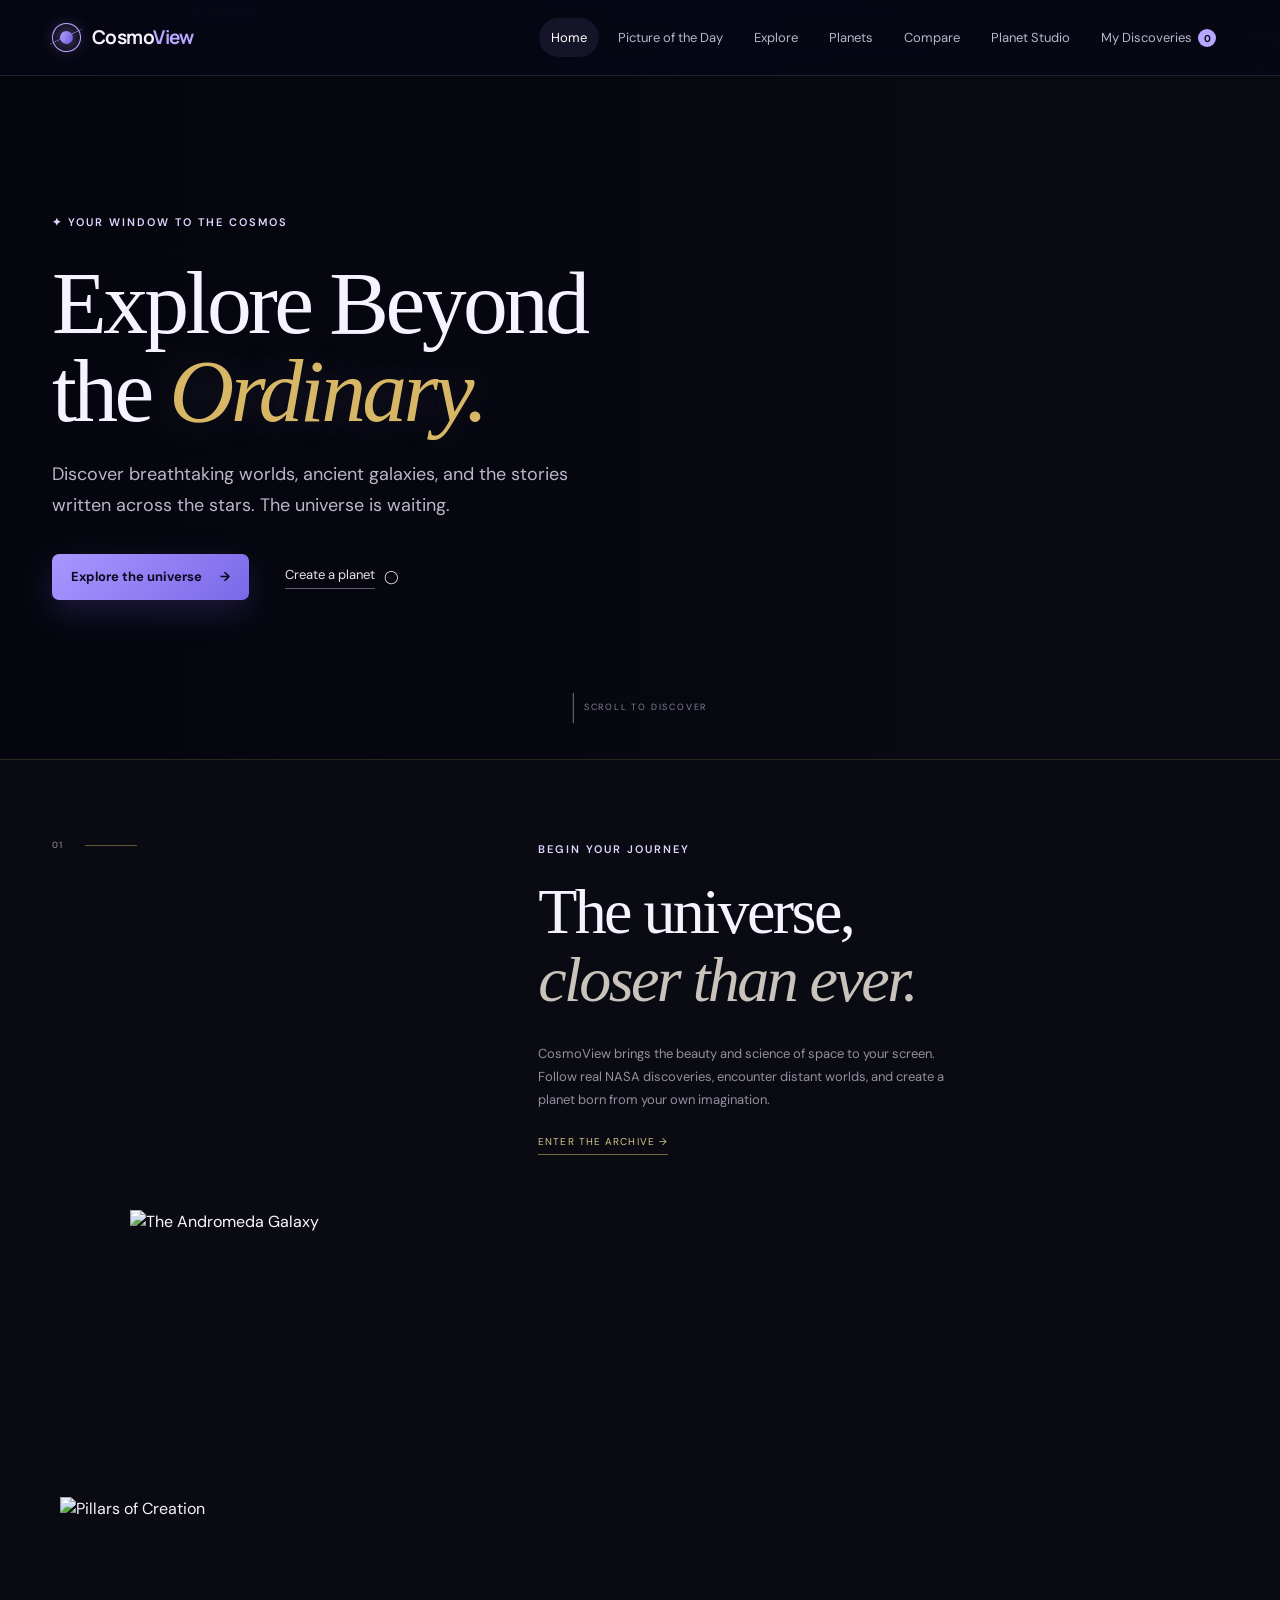
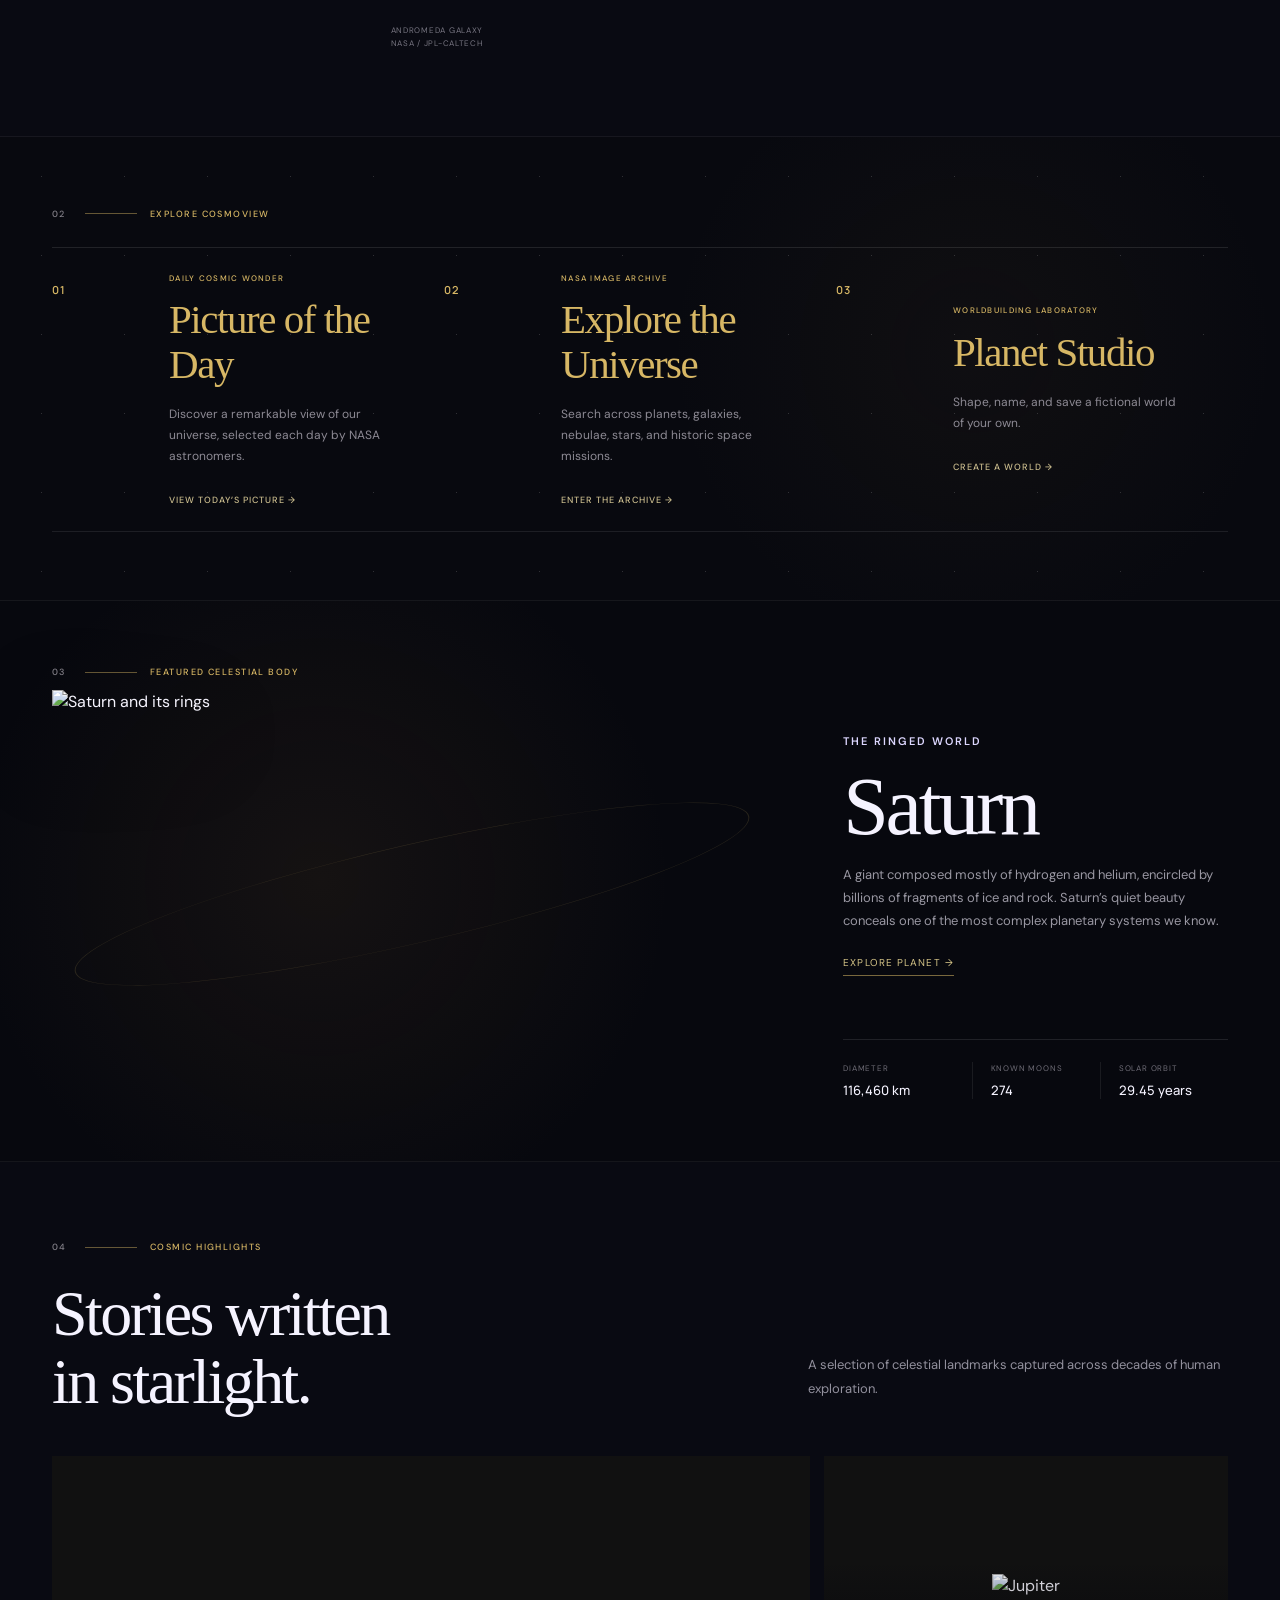
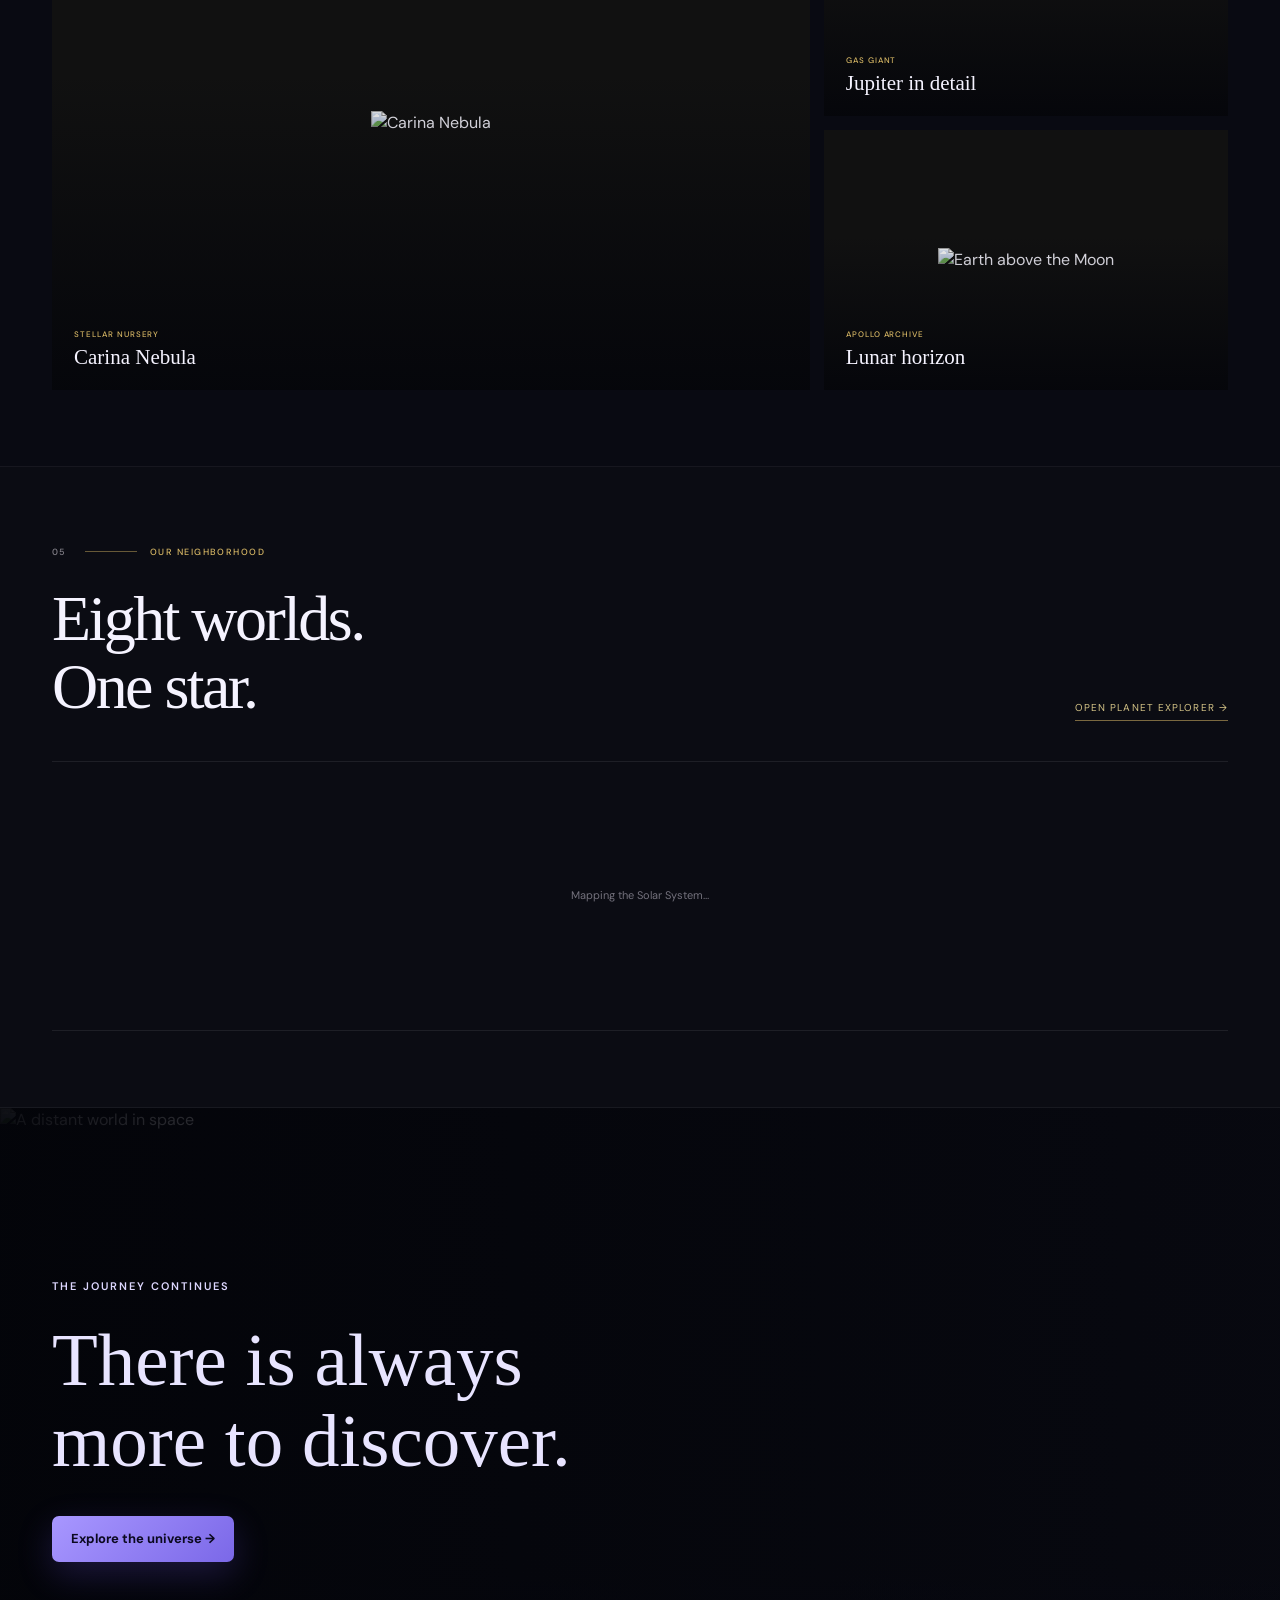
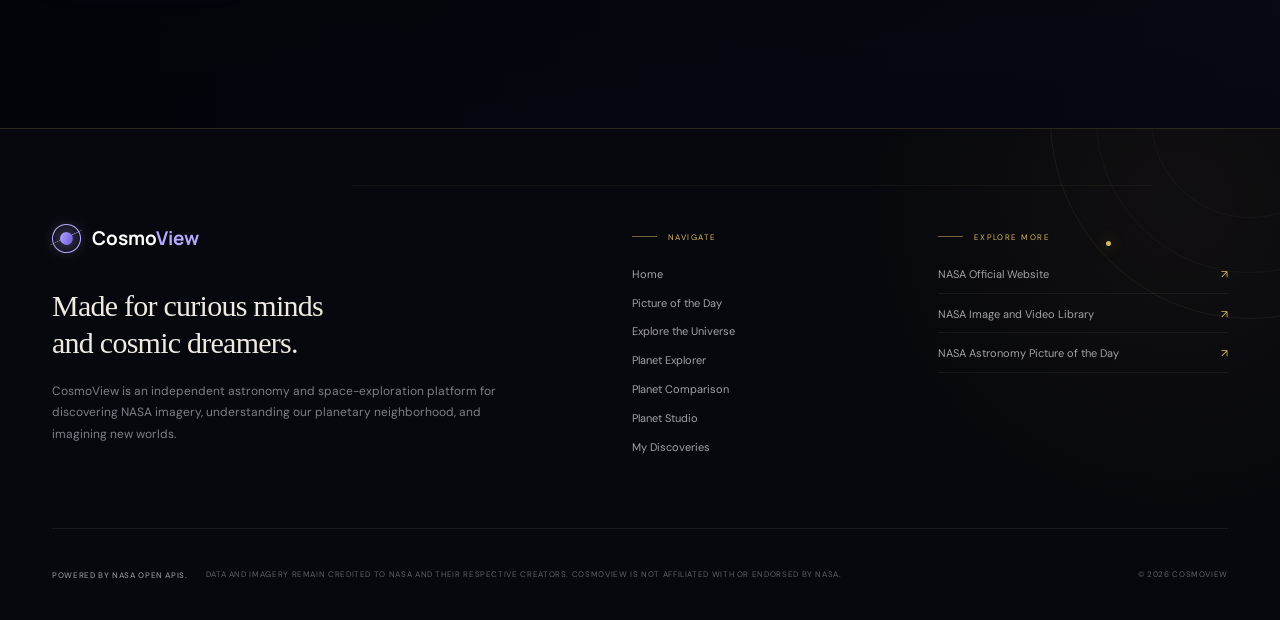
==== commit 3ea3ca65: "Fix formatting and restyle footer" ====
--- a/midterm-api/index.html
+++ b/midterm-api/index.html
@@ -1,214 +1,405 @@
 <!doctype html>
 <html lang="en">
-  <head>
-    <meta charset="UTF-8" />
-    <meta name="viewport" content="width=device-width, initial-scale=1.0" />
-    <meta name="description" content="Explore NASA imagery and create your own planets with CosmoView." />
-    <title>CosmoView — Explore Beyond the Ordinary</title>
-    <link rel="stylesheet" href="./assets/css/style.css" />
-    <script src="./assets/js/script.js" defer></script>
-    <script src="./assets/js/planet-explorer.js" defer></script>
-    <script src="./assets/js/planet-comparison.js" defer></script>
-  </head>
-  <body>
-    <header class="site-header">
-      <div class="container nav-wrap">
-        <button class="brand" data-page="home" aria-label="CosmoView home">
-          <span class="brand-orbit"><span></span></span>
-          <span>Cosmo<span>View</span></span>
-        </button>
-        <button class="menu-toggle" id="menu-toggle" aria-label="Toggle navigation"><span></span><span></span></button>
-        <nav class="nav-links" id="nav-links" aria-label="Main navigation">
-          <button class="active" data-page="home">Home</button>
-          <button data-page="apod">Picture of the Day</button>
-          <button data-page="explore">Explore</button>
-          <button data-page="planet-explorer">Planets</button>
-          <button data-page="planet-comparison">Compare</button>
-          <button data-page="studio">Planet Studio</button>
-          <button data-page="discoveries">My Discoveries <span class="count" id="saved-count">0</span></button>
-        </nav>
-      </div>
-    </header>
-
-    <main>
-      <div class="page-view active" id="home">
-        <section class="hero">
-          <img class="hero-bg" src="https://images-assets.nasa.gov/image/PIA12348/PIA12348~orig.jpg" alt="Earth rising over the lunar horizon" />
-          <div class="hero-vignette"></div>
-          <div class="container hero-content">
-            <span class="eyebrow">✦ Your window to the cosmos</span>
-            <h1>Explore Beyond<br />the <em>Ordinary.</em></h1>
-            <p>Discover breathtaking worlds, ancient galaxies, and the stories written across the stars. The universe is waiting.</p>
-            <div class="hero-actions">
-              <button class="btn-cosmo" data-page="explore">Explore the universe <span>→</span></button>
-              <button class="text-action" data-page="studio"><span>Create a planet</span> ◯</button>
-            </div>
-          </div>
-          <div class="scroll-hint"><span></span>Scroll to discover</div>
-        </section>
-        <section class="editorial-section home-intro">
-          <div class="container editorial-grid">
-            <div class="section-index"><span>01</span><i></i></div>
-            <div class="editorial-copy">
-              <span class="eyebrow">Begin your journey</span>
-              <h2>The universe,<br><em>closer than ever.</em></h2>
-              <p>CosmoView brings the beauty and science of space to your screen. Follow real NASA discoveries, encounter distant worlds, and create a planet born from your own imagination.</p>
-              <button class="editorial-link" data-page="explore">Enter the archive →</button>
-            </div>
-            <div class="image-composition">
-              <img class="composition-main" src="https://images-assets.nasa.gov/image/PIA04921/PIA04921~orig.jpg" alt="The Andromeda Galaxy">
-              <img class="composition-small" src="https://images-assets.nasa.gov/image/PIA17182/PIA17182~orig.jpg" alt="Pillars of Creation">
-              <span class="image-caption">Andromeda Galaxy<br>NASA / JPL-Caltech</span>
-            </div>
-          </div>
-        </section>
-
-        <section class="editorial-section featured-world">
-          <div class="container">
-            <div class="section-index"><span>02</span><i></i><small>Featured celestial body</small></div>
-            <div class="featured-world-layout">
-              <div class="featured-planet"><img src="https://images-assets.nasa.gov/image/PIA11141/PIA11141~orig.jpg" alt="Saturn and its rings"></div>
-              <div class="featured-copy"><span class="eyebrow">The ringed world</span><h2>Saturn</h2><p>A giant composed mostly of hydrogen and helium, encircled by billions of fragments of ice and rock. Saturn’s quiet beauty conceals one of the most complex planetary systems we know.</p><button class="editorial-link" data-page="planet-explorer">Explore planet →</button></div>
-              <div class="featured-stats"><div><span>Diameter</span><strong>116,460 km</strong></div><div><span>Known moons</span><strong>274</strong></div><div><span>Solar orbit</span><strong>29.45 years</strong></div></div>
-            </div>
-          </div>
-        </section>
-
-        <section class="editorial-section cosmic-highlights">
-          <div class="container">
-            <div class="section-title-row"><div><span class="eyebrow">03 / Cosmic highlights</span><h2>Stories written<br>in starlight.</h2></div><p>A selection of celestial landmarks captured across decades of human exploration.</p></div>
-            <div class="editorial-gallery">
-              <button class="highlight-large" data-page="apod"><img src="https://images-assets.nasa.gov/image/GSFC_20171208_Archive_e000405/GSFC_20171208_Archive_e000405~orig.jpg" alt="Carina Nebula"><span><small>Stellar nursery</small>Carina Nebula</span></button>
-              <button data-page="explore"><img src="https://images-assets.nasa.gov/image/PIA22946/PIA22946~orig.jpg" alt="Jupiter"><span><small>Gas giant</small>Jupiter in detail</span></button>
-              <button data-page="explore"><img src="https://images-assets.nasa.gov/image/as11-44-6552/as11-44-6552~orig.jpg" alt="Earth above the Moon"><span><small>Apollo archive</small>Lunar horizon</span></button>
-            </div>
-          </div>
-        </section>
-
-        <section class="editorial-section solar-showcase">
-          <div class="container">
-            <div class="section-title-row"><div><span class="eyebrow">04 / Our neighborhood</span><h2>Eight worlds.<br>One star.</h2></div><button class="editorial-link" data-page="planet-explorer">Open Planet Explorer →</button></div>
-            <div class="home-planet-line" id="home-planets"><span class="home-data-loading">Mapping the Solar System…</span></div>
-          </div>
-        </section>
-
-        <section class="editorial-section explore-cosmoview">
-          <div class="container">
-            <div class="section-index"><span>05</span><i></i><small>Explore CosmoView</small></div>
-            <div class="home-destinations">
-              <button data-page="planet-explorer"><span>01</span><h3>Planet Explorer</h3><p>Discover the science and stories of all eight planets.</p><b>→</b></button>
-              <button data-page="planet-comparison"><span>02</span><h3>Planet Comparison</h3><p>Compare the scale and properties of neighboring worlds.</p><b>→</b></button>
-              <button data-page="studio"><span>03</span><h3>Planet Studio</h3><p>Shape, name, and save a fictional world of your own.</p><b>→</b></button>
-            </div>
-          </div>
-        </section>
-
-        <section class="home-closing">
-          <img src="https://images-assets.nasa.gov/image/PIA12348/PIA12348~orig.jpg" alt="A distant world in space">
-          <div class="home-closing-shade"></div>
-          <div class="container"><span class="eyebrow">The journey continues</span><blockquote>There is always<br>more to discover.</blockquote><button class="btn-cosmo" data-page="explore">Explore the universe →</button></div>
-        </section>
-      </div>
-
-      <section class="page-view page-section apod-page" id="apod">
+
+<head>
+  <meta charset="UTF-8" />
+  <meta name="viewport" content="width=device-width, initial-scale=1.0" />
+  <meta name="description" content="Explore NASA imagery and create your own planets with CosmoView." />
+  <title>CosmoView — Explore Beyond the Ordinary</title>
+  <link rel="stylesheet" href="./assets/css/style.css" />
+  <script src="./assets/js/main.js" defer></script>
+  <script src="./assets/js/planet-explorer.js" defer></script>
+  <script src="./assets/js/planet-comparison.js" defer></script>
+</head>
+
+<body>
+  <header class="site-header">
+    <div class="container nav-wrap">
+      <button class="brand" data-page="home" aria-label="CosmoView home">
+        <span class="brand-orbit"><span></span></span>
+        <span>Cosmo<span>View</span></span>
+      </button>
+      <button class="menu-toggle" id="menu-toggle" aria-label="Toggle navigation"><span></span><span></span></button>
+      <nav class="nav-links" id="nav-links" aria-label="Main navigation">
+        <button class="active" data-page="home">Home</button>
+        <button data-page="apod">Picture of the Day</button>
+        <button data-page="explore">Explore</button>
+        <button data-page="planet-explorer">Planets</button>
+        <button data-page="planet-comparison">Compare</button>
+        <button data-page="studio">Planet Studio</button>
+        <button data-page="discoveries">My Discoveries <span class="count" id="saved-count">0</span></button>
+      </nav>
+    </div>
+  </header>
+
+  <main>
+    <div class="page-view active home" id="home">
+      <section class="hero">
+        <img class="hero-bg" src="https://images-assets.nasa.gov/image/PIA12348/PIA12348~orig.jpg"
+          alt="Earth rising over the lunar horizon" />
+        <div class="hero-vignette"></div>
+        <div class="container hero-content">
+          <span class="eyebrow">✦ Your window to the cosmos</span>
+          <h1>Explore Beyond<br />the <em>Ordinary.</em></h1>
+          <p>Discover breathtaking worlds, ancient galaxies, and the stories written across the stars. The universe is
+            waiting.</p>
+          <div class="hero-actions">
+            <button class="btn-cosmo" data-page="explore">Explore the universe <span>→</span></button>
+            <button class="text-action" data-page="studio"><span>Create a planet</span> ◯</button>
+          </div>
+        </div>
+        <div class="scroll-hint"><span></span>Scroll to discover</div>
+      </section>
+      <section class="editorial-section home-intro">
+        <div class="container editorial-grid">
+          <div class="section-index"><span>01</span><i></i></div>
+          <div class="editorial-copy">
+            <span class="eyebrow">Begin your journey</span>
+            <h2>The universe,<br><em>closer than ever.</em></h2>
+            <p>CosmoView brings the beauty and science of space to your screen. Follow real NASA discoveries, encounter
+              distant worlds, and create a planet born from your own imagination.</p>
+            <button class="editorial-link" data-page="explore">Enter the archive →</button>
+          </div>
+          <div class="image-composition">
+            <img class="composition-main" src="https://images-assets.nasa.gov/image/PIA04921/PIA04921~orig.jpg"
+              alt="The Andromeda Galaxy">
+            <img class="composition-small" src="https://images-assets.nasa.gov/image/PIA17182/PIA17182~orig.jpg"
+              alt="Pillars of Creation">
+            <span class="image-caption">Andromeda Galaxy<br>NASA / JPL-Caltech</span>
+          </div>
+        </div>
+      </section>
+
+      <section class="editorial-section explore-cosmoview">
         <div class="container">
-          <div class="page-heading"><span class="eyebrow">✦ A new view every day</span><h1>Astronomy Picture of the Day</h1><p>A daily window into our universe, selected by NASA astronomers.</p></div>
-          <form class="date-row" id="apod-date-form">
-            <label for="apod-date">Journey to a date</label>
-            <div class="date-controls">
-              <button type="button" class="date-step" id="apod-previous" aria-label="Previous day">←</button>
-              <input id="apod-date" type="date" min="1995-06-16" />
-              <button type="button" class="date-step" id="apod-next" aria-label="Next day">→</button>
-              <button type="submit" class="date-search">Show picture</button>
-            </div>
-          </form>
-          <p class="apod-status" id="apod-status" aria-live="polite"></p>
-          <div class="api-state" id="apod-feedback" hidden>
-            <strong id="apod-feedback-title">Unable to load this picture</strong>
-            <p id="apod-feedback-message">NASA’s archive could not be reached.</p>
-            <button class="btn-cosmo secondary" id="apod-retry" type="button">Retry</button>
-          </div>
-          <article class="apod-card" id="apod-card">
-            <button class="apod-image" id="apod-image-button"><img id="apod-image" alt="" /><span class="expand-label">View full image</span></button>
-            <div class="apod-copy"><div class="meta" id="apod-meta"></div><h2 id="apod-title"></h2><div class="rich-description" id="apod-description"></div><a class="media-source" id="apod-source" target="_blank" rel="noopener noreferrer" hidden>View video on NASA ↗</a><button class="btn-cosmo secondary" id="save-apod">♡ Save discovery</button></div>
-          </article>
-        </div>
-      </section>
-
-      <section class="page-view page-section" id="explore">
+          <div class="section-index"><span>02</span><i></i><small>Explore CosmoView</small></div>
+          <div class="home-destinations">
+            <button class="destination destination-explorer" data-page="apod">
+              <span class="destination-number">01</span>
+              <span class="destination-copy"><small>Daily cosmic wonder</small>
+                <h3>Picture of the Day</h3>
+                <p>Discover a remarkable view of our universe, selected each day by NASA astronomers.</p><b>View today’s
+                  picture →</b>
+              </span>
+            </button>
+            <button class="destination destination-archive" data-page="explore">
+              <span class="destination-number">02</span>
+              <span class="destination-copy"><small>NASA image archive</small>
+                <h3>Explore the Universe</h3>
+                <p>Search across planets, galaxies, nebulae, stars, and historic space missions.</p><b>Enter the archive
+                  →</b>
+              </span>
+            </button>
+            <button class="destination destination-studio" data-page="studio">
+              <span class="destination-number">03</span>
+              <span class="destination-copy"><small>Worldbuilding laboratory</small>
+                <h3>Planet Studio</h3>
+                <p>Shape, name, and save a fictional world of your own.</p><b>Create a world →</b>
+              </span>
+            </button>
+          </div>
+        </div>
+      </section>
+
+      <section class="editorial-section featured-world">
         <div class="container">
-          <div class="page-heading"><span class="eyebrow">✦ NASA image archive</span><h1>Explore the Universe</h1><p>Search across galaxies, planets, nebulae, and decades of human discovery.</p></div>
-          <form class="search-bar" id="search-form"><span>⌕</span><input id="search-input" placeholder="Search nebulae, planets, missions..." aria-label="Search NASA images" /><button type="submit">Search the cosmos</button></form>
-          <div class="quick-searches"><span>Try:</span><button data-query="Mars">Mars</button><button data-query="James Webb">James Webb</button><button data-query="Nebula">Nebula</button><button data-query="Apollo">Apollo</button></div>
-          <div class="results-summary" id="results-summary" aria-live="polite"></div>
-          <div class="gallery-grid" id="gallery"></div>
-          <div class="api-state" id="explore-feedback" hidden><strong id="explore-feedback-title"></strong><p id="explore-feedback-message"></p><button class="btn-cosmo secondary" id="explore-retry" type="button">Retry search</button></div>
-          <nav class="pagination-cosmo" id="explore-pagination" aria-label="Explore results pages"></nav>
-        </div>
-      </section>
-
-      <section class="page-view page-section" id="planet-explorer">
+          <div class="section-index"><span>03</span><i></i><small>Featured celestial body</small></div>
+          <div class="featured-world-layout">
+            <div class="featured-planet"><img src="https://images-assets.nasa.gov/image/PIA11141/PIA11141~orig.jpg"
+                alt="Saturn and its rings"></div>
+            <div class="featured-copy"><span class="eyebrow">The ringed world</span>
+              <h2>Saturn</h2>
+              <p>A giant composed mostly of hydrogen and helium, encircled by billions of fragments of ice and rock.
+                Saturn’s quiet beauty conceals one of the most complex planetary systems we know.</p><button
+                class="editorial-link" data-page="planet-explorer">Explore planet →</button>
+            </div>
+            <div class="featured-stats">
+              <div><span>Diameter</span><strong>116,460 km</strong></div>
+              <div><span>Known moons</span><strong>274</strong></div>
+              <div><span>Solar orbit</span><strong>29.45 years</strong></div>
+            </div>
+          </div>
+        </div>
+      </section>
+
+      <section class="editorial-section cosmic-highlights">
         <div class="container">
-          <div class="page-heading"><span class="eyebrow">✦ Solar system atlas</span><h1>Planet Explorer</h1><p>Meet the eight worlds that orbit our Sun.</p></div>
-          <div id="planet-catalog-view">
-            <div class="planet-search"><span>⌕</span><input id="planet-search-input" type="search" placeholder="Find a planet…" aria-label="Search planets" /></div>
-            <div class="planet-catalog" id="planet-catalog"><div class="gallery-loading">Loading planetary atlas…</div></div>
-            <div class="api-state" id="planet-data-error" hidden><strong>Unable to load planet data</strong><p>Check that planets.json is saved beside index.html.</p><button class="btn-cosmo secondary" id="planet-data-retry">Retry</button></div>
-          </div>
-          <article class="planet-detail-view" id="planet-detail-view" hidden></article>
-        </div>
-      </section>
-
-      <section class="page-view page-section" id="planet-comparison">
+          <div class="section-index"><span>04</span><i></i><small>Cosmic highlights</small></div>
+          <div class="section-title-row">
+            <div>
+              <h2>Stories written<br>in starlight.</h2>
+            </div>
+            <p>A selection of celestial landmarks captured across decades of human exploration.</p>
+          </div>
+          <div class="editorial-gallery">
+            <button class="highlight-large" data-page="apod"><img
+                src="https://images-assets.nasa.gov/image/GSFC_20171208_Archive_e000405/GSFC_20171208_Archive_e000405~orig.jpg"
+                alt="Carina Nebula"><span><small>Stellar nursery</small>Carina Nebula</span></button>
+            <button data-page="explore"><img src="https://images-assets.nasa.gov/image/PIA22946/PIA22946~orig.jpg"
+                alt="Jupiter"><span><small>Gas giant</small>Jupiter in detail</span></button>
+            <button data-page="explore"><img
+                src="https://images-assets.nasa.gov/image/as11-44-6552/as11-44-6552~orig.jpg"
+                alt="Earth above the Moon"><span><small>Apollo archive</small>Lunar horizon</span></button>
+          </div>
+        </div>
+      </section>
+
+      <section class="editorial-section solar-showcase">
         <div class="container">
-          <div class="page-heading"><span class="eyebrow">✦ Planetary laboratory</span><h1>Planet Comparison</h1><p>Compare the scale and physical properties of two or three worlds.</p></div>
-          <div class="comparison-controls">
-            <label>Planet one<select id="compare-1"></select></label>
-            <label>Planet two<select id="compare-2"></select></label>
-            <label>Planet three <span>Optional</span><select id="compare-3"></select></label>
-            <button class="btn-cosmo" id="compare-button">Compare planets</button>
-            <button class="icon-action" id="compare-reset">Reset</button>
-          </div>
-          <p class="comparison-message" id="comparison-message" aria-live="polite"></p>
-          <div class="comparison-grid" id="comparison-results"></div>
-        </div>
-      </section>
-
-      <section class="page-view page-section studio-page" id="studio">
-        <div class="container">
-          <div class="page-heading"><span class="eyebrow">✦ Worldbuilding laboratory</span><h1>Planet Studio</h1><p>Shape an entirely new world. Every detail is yours to imagine.</p></div>
-          <div class="studio-layout">
-            <div class="planet-stage">
-              <div class="star-field"></div><div class="planet-rings" id="planet-rings"></div>
-              <div class="planet has-craters" id="planet-preview"><div class="planet-light"></div><span class="crater c1"></span><span class="crater c2"></span><span class="crater c3"></span></div>
-              <div class="planet-caption"><span>Live preview</span><strong id="preview-name">Aurelia</strong><small id="preview-description">A quiet world drifting at the edge of a violet nebula.</small></div>
-            </div>
-            <div class="controls-panel">
-              <div class="control-section"><span class="section-number">01</span><h3>Identity</h3><label>Planet name<input id="planet-name" maxlength="30" value="Aurelia" /></label><label>Short description<textarea id="planet-description" rows="2" maxlength="120">A quiet world drifting at the edge of a violet nebula.</textarea></label></div>
-              <div class="control-section"><span class="section-number">02</span><h3>Planet color</h3><div class="color-options" id="color-options">
-                <button class="selected" style="background:#9d8cff" data-color="#9d8cff" aria-label="Lavender"></button><button style="background:#4987ff" data-color="#4987ff" aria-label="Blue"></button><button style="background:#e86baa" data-color="#e86baa" aria-label="Pink"></button><button style="background:#51c98b" data-color="#51c98b" aria-label="Green"></button><button style="background:#ee8b4a" data-color="#ee8b4a" aria-label="Orange"></button><button style="background:#7950d8" data-color="#7950d8" aria-label="Purple"></button>
-              </div></div>
-              <div class="control-section sliders"><span class="section-number">03</span><h3>Scale & atmosphere</h3><label><span>Planet size <b id="size-value">74%</b></span><input id="planet-size" type="range" min="45" max="92" value="74" /></label><label><span>Atmosphere <b id="atmosphere-value">45%</b></span><input id="planet-atmosphere" type="range" min="0" max="100" value="45" /></label></div>
-              <div class="control-section"><span class="section-number">04</span><h3>Surface features</h3><div class="feature-grid" id="features">
-                <label class="switch-row"><span>Craters</span><input type="checkbox" data-feature="craters" checked /><i></i></label><label class="switch-row"><span>Rings</span><input type="checkbox" data-feature="rings" checked /><i></i></label><label class="switch-row"><span>Clouds</span><input type="checkbox" data-feature="clouds" /><i></i></label><label class="switch-row"><span>Stripes</span><input type="checkbox" data-feature="stripes" /><i></i></label><label class="switch-row"><span>Glow</span><input type="checkbox" data-feature="glow" checked /><i></i></label>
-              </div></div>
-              <div class="action-row"><button class="icon-action" id="randomize">⤨ Randomize</button><button class="icon-action" id="reset">↻ Reset</button><button class="btn-cosmo" id="save-planet">Save planet</button></div>
-            </div>
-          </div>
-        </div>
-      </section>
-
-      <section class="page-view page-section" id="discoveries">
-        <div class="container">
-          <div class="page-heading"><span class="eyebrow">✦ Your personal archive</span><h1>My Discoveries</h1><p>The celestial sights and imagined worlds you chose to keep.</p></div>
-          <div class="collection-heading"><h2>Favorite images</h2><span id="favorite-total">0 saved</span></div><div id="favorite-list"></div>
-          <div class="collection-heading planets-heading"><h2>Created planets</h2><span id="planet-total">0 worlds</span></div><div id="planet-list"></div>
-        </div>
-      </section>
-    </main>
-
-    <footer><div class="container"><div class="brand footer-brand"><span class="brand-orbit"><span></span></span><span>Cosmo<span>View</span></span></div><p>Made for curious minds and cosmic dreamers.</p><span>Powered by NASA Open APIs</span></div></footer>
-    <div class="modal-backdrop-cosmo" id="image-modal" hidden><div class="detail-modal" role="dialog" aria-modal="true"><button class="modal-close" id="modal-close" aria-label="Close">×</button><div class="modal-image"><img id="modal-image" alt="" /></div><div class="modal-copy"><span class="eyebrow" id="modal-date"></span><h2 id="modal-title"></h2><div class="rich-description" id="modal-description"></div><a class="media-source" id="modal-source" target="_blank" rel="noopener noreferrer" hidden>View original on NASA ↗</a><div class="modal-foot"><span id="modal-credit"></span><button class="btn-cosmo secondary" id="modal-save">♡ Save image</button></div></div></div></div>
-    <div class="toast-message" id="toast" hidden></div>
-  </body>
-</html>
+          <div class="section-index"><span>05</span><i></i><small>Our neighborhood</small></div>
+          <div class="section-title-row">
+            <div>
+              <h2>Eight worlds.<br>One star.</h2>
+            </div><button class="editorial-link" data-page="planet-explorer">Open Planet Explorer →</button>
+          </div>
+          <div class="home-planet-line" id="home-planets"><span class="home-data-loading">Mapping the Solar
+              System…</span></div>
+        </div>
+      </section>
+
+      <section class="home-closing">
+        <img src="https://images-assets.nasa.gov/image/PIA12348/PIA12348~orig.jpg" alt="A distant world in space">
+        <div class="home-closing-shade"></div>
+        <div class="container"><span class="eyebrow">The journey continues</span>
+          <blockquote>There is always<br>more to discover.</blockquote><button class="btn-cosmo"
+            data-page="explore">Explore the universe →</button>
+        </div>
+      </section>
+    </div>
+
+    <section class="page-view page-section apod-page" id="apod">
+      <div class="container">
+        <div class="page-heading"><span class="eyebrow">✦ A new view every day</span>
+          <h1>Astronomy Picture of the Day</h1>
+          <p>A daily window into our universe, selected by NASA astronomers.</p>
+        </div>
+        <form class="date-row" id="apod-date-form">
+          <label for="apod-date">Journey to a date</label>
+          <div class="date-controls">
+            <button type="button" class="date-step" id="apod-previous" aria-label="Previous day">←</button>
+            <input id="apod-date" type="date" min="1995-06-16" />
+            <button type="button" class="date-step" id="apod-next" aria-label="Next day">→</button>
+            <button type="submit" class="date-search">Show picture</button>
+          </div>
+        </form>
+        <p class="apod-status" id="apod-status" aria-live="polite"></p>
+        <div class="api-state" id="apod-feedback" hidden>
+          <strong id="apod-feedback-title">Unable to load this picture</strong>
+          <p id="apod-feedback-message">NASA’s archive could not be reached.</p>
+          <button class="btn-cosmo secondary" id="apod-retry" type="button">Retry</button>
+        </div>
+        <article class="apod-card" id="apod-card">
+          <button class="apod-image" id="apod-image-button"><img id="apod-image" alt="" /><span
+              class="expand-label">View full image</span></button>
+          <div class="apod-copy">
+            <div class="meta" id="apod-meta"></div>
+            <h2 id="apod-title"></h2>
+            <div class="rich-description" id="apod-description"></div><a class="media-source" id="apod-source"
+              target="_blank" rel="noopener noreferrer" hidden>View video on NASA ↗</a><button
+              class="btn-cosmo secondary" id="save-apod">♡ Save discovery</button>
+          </div>
+        </article>
+      </div>
+    </section>
+
+    <section class="page-view page-section" id="explore">
+      <div class="container">
+        <div class="page-heading"><span class="eyebrow">✦ NASA image archive</span>
+          <h1>Explore the Universe</h1>
+          <p>Search across galaxies, planets, nebulae, and decades of human discovery.</p>
+        </div>
+        <form class="search-bar" id="search-form"><span>⌕</span><input id="search-input"
+            placeholder="Search nebulae, planets, missions..." aria-label="Search NASA images" /><button
+            type="submit">Search the cosmos</button></form>
+        <div class="quick-searches"><span>Try:</span><button data-query="Mars">Mars</button><button
+            data-query="James Webb">James Webb</button><button data-query="Nebula">Nebula</button><button
+            data-query="Apollo">Apollo</button></div>
+        <div class="results-summary" id="results-summary" aria-live="polite"></div>
+        <div class="gallery-grid" id="gallery"></div>
+        <div class="api-state" id="explore-feedback" hidden><strong id="explore-feedback-title"></strong>
+          <p id="explore-feedback-message"></p><button class="btn-cosmo secondary" id="explore-retry"
+            type="button">Retry search</button>
+        </div>
+        <nav class="pagination-cosmo" id="explore-pagination" aria-label="Explore results pages"></nav>
+      </div>
+    </section>
+
+    <section class="page-view page-section" id="planet-explorer">
+      <div class="container">
+        <div class="page-heading"><span class="eyebrow">✦ Solar system atlas</span>
+          <h1>Planet Explorer</h1>
+          <p>Meet the eight worlds that orbit our Sun.</p>
+        </div>
+        <div id="planet-catalog-view">
+          <div class="planet-search"><span>⌕</span><input id="planet-search-input" type="search"
+              placeholder="Find a planet…" aria-label="Search planets" /></div>
+          <div class="planet-catalog" id="planet-catalog">
+            <div class="gallery-loading">Loading planetary atlas…</div>
+          </div>
+          <div class="api-state" id="planet-data-error" hidden><strong>Unable to load planet data</strong>
+            <p>Check that planets.json is saved beside index.html.</p><button class="btn-cosmo secondary"
+              id="planet-data-retry">Retry</button>
+          </div>
+        </div>
+        <article class="planet-detail-view" id="planet-detail-view" hidden></article>
+      </div>
+    </section>
+
+    <section class="page-view page-section" id="planet-comparison">
+      <div class="container">
+        <div class="page-heading"><span class="eyebrow">✦ Planetary laboratory</span>
+          <h1>Planet Comparison</h1>
+          <p>Compare the scale and physical properties of two or three worlds.</p>
+        </div>
+        <div class="comparison-controls">
+          <label>Planet one<select id="compare-1"></select></label>
+          <label>Planet two<select id="compare-2"></select></label>
+          <label>Planet three <span>Optional</span><select id="compare-3"></select></label>
+          <button class="btn-cosmo" id="compare-button">Compare planets</button>
+          <button class="icon-action" id="compare-reset">Reset</button>
+        </div>
+        <p class="comparison-message" id="comparison-message" aria-live="polite"></p>
+        <div class="comparison-grid" id="comparison-results"></div>
+      </div>
+    </section>
+
+    <section class="page-view page-section studio-page" id="studio">
+      <div class="container">
+        <div class="page-heading"><span class="eyebrow">✦ Worldbuilding laboratory</span>
+          <h1>Planet Studio</h1>
+          <p>Shape an entirely new world. Every detail is yours to imagine.</p>
+        </div>
+        <div class="studio-layout">
+          <div class="planet-stage">
+            <div class="star-field"></div>
+            <div class="planet-rings" id="planet-rings"></div>
+            <div class="planet has-craters" id="planet-preview">
+              <div class="planet-light"></div><span class="crater c1"></span><span class="crater c2"></span><span
+                class="crater c3"></span>
+            </div>
+            <div class="planet-caption"><span>Live preview</span><strong id="preview-name">Aurelia</strong><small
+                id="preview-description">A quiet world drifting at the edge of a violet nebula.</small></div>
+          </div>
+          <div class="controls-panel">
+            <div class="control-section"><span class="section-number">01</span>
+              <h3>Identity</h3><label>Planet name<input id="planet-name" maxlength="30"
+                  value="Aurelia" /></label><label>Short description<textarea id="planet-description" rows="2"
+                  maxlength="120">A quiet world drifting at the edge of a violet nebula.</textarea></label>
+            </div>
+            <div class="control-section"><span class="section-number">02</span>
+              <h3>Planet color</h3>
+              <div class="color-options" id="color-options">
+                <button class="selected" style="background:#9d8cff" data-color="#9d8cff"
+                  aria-label="Lavender"></button><button style="background:#4987ff" data-color="#4987ff"
+                  aria-label="Blue"></button><button style="background:#e86baa" data-color="#e86baa"
+                  aria-label="Pink"></button><button style="background:#51c98b" data-color="#51c98b"
+                  aria-label="Green"></button><button style="background:#ee8b4a" data-color="#ee8b4a"
+                  aria-label="Orange"></button><button style="background:#7950d8" data-color="#7950d8"
+                  aria-label="Purple"></button>
+              </div>
+            </div>
+            <div class="control-section sliders"><span class="section-number">03</span>
+              <h3>Scale & atmosphere</h3><label><span>Planet size <b id="size-value">74%</b></span><input
+                  id="planet-size" type="range" min="45" max="92" value="74" /></label><label><span>Atmosphere <b
+                    id="atmosphere-value">45%</b></span><input id="planet-atmosphere" type="range" min="0" max="100"
+                  value="45" /></label>
+            </div>
+            <div class="control-section"><span class="section-number">04</span>
+              <h3>Surface features</h3>
+              <div class="feature-grid" id="features">
+                <label class="switch-row"><span>Craters</span><input type="checkbox" data-feature="craters"
+                    checked /><i></i></label><label class="switch-row"><span>Rings</span><input type="checkbox"
+                    data-feature="rings" checked /><i></i></label><label class="switch-row"><span>Clouds</span><input
+                    type="checkbox" data-feature="clouds" /><i></i></label><label
+                  class="switch-row"><span>Stripes</span><input type="checkbox"
+                    data-feature="stripes" /><i></i></label><label class="switch-row"><span>Glow</span><input
+                    type="checkbox" data-feature="glow" checked /><i></i></label>
+              </div>
+            </div>
+            <div class="action-row"><button class="icon-action" id="randomize">⤨ Randomize</button><button
+                class="icon-action" id="reset">↻ Reset</button><button class="btn-cosmo" id="save-planet">Save
+                planet</button></div>
+          </div>
+        </div>
+      </div>
+    </section>
+
+    <section class="page-view page-section" id="discoveries">
+      <div class="container">
+        <div class="page-heading"><span class="eyebrow">✦ Your personal archive</span>
+          <h1>My Discoveries</h1>
+          <p>The celestial sights and imagined worlds you chose to keep.</p>
+        </div>
+        <div class="collection-heading">
+          <h2>Favorite images</h2><span id="favorite-total">0 saved</span>
+        </div>
+        <div id="favorite-list"></div>
+        <div class="collection-heading planets-heading">
+          <h2>Created planets</h2><span id="planet-total">0 worlds</span>
+        </div>
+        <div id="planet-list"></div>
+      </div>
+    </section>
+  </main>
+
+  <footer class="site-footer">
+    <div class="footer-orbit" aria-hidden="true"><span></span><i></i></div>
+    <div class="container">
+      <div class="footer-main">
+        <div class="footer-brand-column">
+          <button class="brand footer-brand" data-page="home" aria-label="CosmoView home">
+            <span class="brand-orbit"><span></span></span>
+            <span>Cosmo<span>View</span></span>
+          </button>
+          <h2>Made for curious minds<br>and cosmic dreamers.</h2>
+          <p>CosmoView is an independent astronomy and space-exploration platform for discovering NASA imagery,
+            understanding our planetary neighborhood, and imagining new worlds.</p>
+        </div>
+        <div class="footer-links-column">
+          <span class="footer-label">Navigate</span>
+          <nav aria-label="Footer navigation">
+            <button data-page="home">Home</button>
+            <button data-page="apod">Picture of the Day</button>
+            <button data-page="explore">Explore the Universe</button>
+            <button data-page="planet-explorer">Planet Explorer</button>
+            <button data-page="planet-comparison">Planet Comparison</button>
+            <button data-page="studio">Planet Studio</button>
+            <button data-page="discoveries">My Discoveries</button>
+          </nav>
+        </div>
+        <div class="footer-links-column footer-resources">
+          <span class="footer-label">Explore more</span>
+          <nav aria-label="External NASA resources">
+            <a href="https://www.nasa.gov/" target="_blank" rel="noopener noreferrer">NASA Official Website
+              <span>↗</span></a>
+            <a href="https://images.nasa.gov/" target="_blank" rel="noopener noreferrer">NASA Image and Video Library
+              <span>↗</span></a>
+            <a href="https://apod.nasa.gov/apod/astropix.html" target="_blank" rel="noopener noreferrer">NASA Astronomy
+              Picture of the Day <span>↗</span></a>
+          </nav>
+        </div>
+      </div>
+      <div class="footer-bottom">
+        <div><strong>Powered by NASA Open APIs.</strong><span>Data and imagery remain credited to NASA and their
+            respective creators. CosmoView is not affiliated with or endorsed by NASA.</span></div>
+        <p>© <span id="footer-year">2026</span> CosmoView</p>
+      </div>
+    </div>
+  </footer>
+  <div class="modal-backdrop-cosmo" id="image-modal" hidden>
+    <div class="detail-modal" role="dialog" aria-modal="true"><button class="modal-close" id="modal-close"
+        aria-label="Close">×</button>
+      <div class="modal-image"><img id="modal-image" alt="" /></div>
+      <div class="modal-copy"><span class="eyebrow" id="modal-date"></span>
+        <h2 id="modal-title"></h2>
+        <div class="rich-description" id="modal-description"></div><a class="media-source" id="modal-source"
+          target="_blank" rel="noopener noreferrer" hidden>View original on NASA ↗</a>
+        <div class="modal-foot"><span id="modal-credit"></span><button class="btn-cosmo secondary" id="modal-save">♡
+            Save image</button></div>
+      </div>
+    </div>
+  </div>
+  <div class="toast-message" id="toast" hidden></div>
+</body>
+
+</html>
--- a/midterm-api/assets/css/style.css
+++ b/midterm-api/assets/css/style.css
@@ -1,205 +1,1577 @@
-@import url('https://fonts.googleapis.com/css2?family=DM+Sans:wght@400;500;600&family=Manrope:wght@400;500;600;700&display=swap');
-@import url('https://cdn.jsdelivr.net/npm/bootstrap@5.3.8/dist/css/bootstrap.min.css');
-
-.page-view{display:none}
-.page-view.active{display:block}
-[hidden]{display:none!important}
-
-:root{--ink:#070817;--navy:#0b0c20;--panel:#121329;--panel-2:#171831;--lav:#b6a7ff;--lav-2:#ddd7ff;--gold:#d7b765;--text:#f5f3ff;--muted:#aaa9c0;--line:rgba(205,199,255,.13);--glow:rgba(132,105,255,.35)}
-*{box-sizing:border-box}
-html{scroll-behavior:smooth}
-body{margin:0;background:var(--ink);color:var(--text);font-family:'DM Sans',sans-serif}
-button,input,textarea{font:inherit}
-button{color:inherit}
-.app-shell{min-height:100vh;background:radial-gradient(circle at 75% 10%,rgba(92,55,157,.12),transparent 30%),var(--ink)}
-.container{max-width:1200px}
-.site-header{height:76px;position:fixed;inset:0 0 auto;z-index:100;background:rgba(7,8,23,.72);backdrop-filter:blur(18px);border-bottom:1px solid var(--line)}
-.nav-wrap{height:100%;display:flex;align-items:center;justify-content:space-between}
-.brand{display:flex;align-items:center;gap:11px;background:none;border:0;font-family:'Manrope';font-size:19px;font-weight:700;letter-spacing:-.03em;padding:0}
-.brand>span:last-child>span{color:var(--lav)}
-.brand-orbit{width:29px;height:29px;border:1px solid var(--lav);border-radius:50%;position:relative;display:block;transform:rotate(-25deg)}
-.brand-orbit:after{content:"";position:absolute;inset:7px;background:linear-gradient(135deg,var(--lav),#6654d6);border-radius:50%;box-shadow:0 0 18px var(--lav)}
-.brand-orbit span{position:absolute;left:-5px;right:-5px;top:12px;border-top:1px solid var(--lav);border-radius:50%}
-.nav-links{display:flex;align-items:center;gap:7px}
-.nav-links button{border:0;background:none;color:#b8b7c8;font-size:13px;padding:10px 12px;border-radius:20px;transition:.2s}
-.nav-links button:hover,.nav-links button.active{color:#fff;background:rgba(169,154,255,.09)}
-.count{background:var(--lav);color:var(--ink);min-width:18px;height:18px;padding:0 5px;border-radius:10px;display:inline-grid;place-items:center;font-size:10px;font-weight:700;margin-left:3px}
-.menu-toggle{display:none;background:none;border:0;padding:8px}.menu-toggle span{display:block;width:22px;border-top:1px solid white;margin:6px}
-.hero{height:100svh;min-height:680px;position:relative;display:flex;align-items:center;overflow:hidden}
-.hero-bg{position:absolute;inset:0;width:100%;height:100%;object-fit:cover;object-position:center}
-.hero-vignette{position:absolute;inset:0;background:linear-gradient(90deg,rgba(7,8,23,.97) 0%,rgba(7,8,23,.77) 38%,rgba(7,8,23,.15) 72%),linear-gradient(0deg,var(--ink),transparent 35%),radial-gradient(circle at 70% 30%,transparent,rgba(8,8,28,.3))}
-.hero-content{position:relative;padding-top:50px}
-.eyebrow{color:var(--lav-2);font-size:11px;text-transform:uppercase;letter-spacing:.18em;font-weight:600;display:inline-flex;align-items:center;gap:9px}
-.hero h1,.page-heading h1{font-family:'Manrope';font-weight:500;letter-spacing:-.055em}
-.hero h1{font-size:clamp(54px,7vw,94px);line-height:.98;max-width:760px;margin:26px 0 24px}
-.hero h1 em{font-family:Georgia,serif;font-weight:400;color:var(--lav-2)}
-.hero-content>p{font-size:18px;line-height:1.7;color:#b9b7c9;max-width:580px;margin-bottom:34px}
-.hero-actions{display:flex;align-items:center;gap:30px}
-.btn-cosmo{border:0;background:linear-gradient(135deg,#a897ff,#7b68e8);color:#0b0920;border-radius:7px;padding:13px 19px;display:inline-flex;align-items:center;gap:18px;font-size:13px;font-weight:700;box-shadow:0 12px 35px rgba(108,82,226,.24);transition:.2s}
-.btn-cosmo:hover{transform:translateY(-2px);filter:brightness(1.08)}
-.btn-cosmo.secondary{background:rgba(169,154,255,.1);color:var(--lav-2);border:1px solid rgba(169,154,255,.24);box-shadow:none}
-.text-action{border:0;background:none;color:#e8e5f4;display:flex;align-items:center;gap:9px;font-size:13px}
-.text-action span{border-bottom:1px solid #5f5c72;padding-bottom:4px}
-.scroll-hint{position:absolute;bottom:36px;left:50%;transform:translateX(-50%);font-size:9px;text-transform:uppercase;letter-spacing:.2em;color:#858395;display:flex;align-items:center;gap:10px}
-.scroll-hint span{height:30px;border-left:1px solid #777386}
-.intro-section{padding:120px 0;background:radial-gradient(circle at 70% 50%,rgba(78,50,134,.14),transparent 40%)}
-.intro-copy{display:grid;grid-template-columns:1fr 1fr;column-gap:50px;align-items:start;margin-bottom:60px}
-.intro-copy .eyebrow{grid-column:1/-1;margin-bottom:20px}
-.intro-copy h2{font:500 42px/1.12 'Manrope';letter-spacing:-.04em;max-width:450px}
-.intro-copy p{color:var(--muted);line-height:1.75;max-width:500px}
-.feature-grid-home{display:grid;grid-template-columns:repeat(3,1fr);gap:18px}
-.feature-card{text-align:left;background:linear-gradient(145deg,rgba(22,23,49,.86),rgba(11,12,31,.86));border:1px solid var(--line);border-radius:10px;padding:27px;transition:.25s}
-.feature-card:hover{transform:translateY(-6px);border-color:rgba(169,154,255,.45);box-shadow:0 20px 50px rgba(0,0,0,.25)}
-.feature-icon{width:45px;height:45px;display:grid;place-items:center;border-radius:50%;background:rgba(169,154,255,.1);color:var(--lav);margin-bottom:40px}
-.feature-card small{color:var(--lav);font-size:10px;text-transform:uppercase;letter-spacing:.13em}
-.feature-card h3{font:600 20px 'Manrope';margin:10px 0}
-.feature-card p{font-size:13px;line-height:1.65;color:var(--muted);min-height:64px}
-.card-link{color:var(--lav-2);font-size:12px;display:flex;align-items:center;gap:8px;margin-top:24px}
-.quote-section{min-height:380px;display:grid;place-items:center;text-align:center;background:radial-gradient(circle,rgba(78,53,146,.28),transparent 55%),linear-gradient(rgba(9,10,26,.9),rgba(9,10,26,.9)),url('https://images-assets.nasa.gov/image/PIA12348/PIA12348~orig.jpg') center/cover}
-.quote-section>div{max-width:750px}.quote-section svg{color:var(--lav)}
-blockquote{font:400 30px/1.5 Georgia,serif;margin:20px 0;color:#e8e4ff}cite{font-size:11px;text-transform:uppercase;letter-spacing:.15em;color:#9996aa}
-.page-section{min-height:calc(100vh - 100px);padding:140px 0 110px}
-.page-heading{text-align:center;max-width:700px;margin:0 auto 48px}
-.page-heading h1{font-size:clamp(40px,5vw,62px);margin:17px 0 14px}
-.page-heading p{color:var(--muted);font-size:16px}
-.date-row{display:flex;align-items:center;justify-content:flex-end;gap:12px;margin-bottom:17px}
-.date-row label{font-size:11px;color:var(--muted);text-transform:uppercase;letter-spacing:.08em}
-.date-controls{display:flex;align-items:center;gap:7px}
-.date-step,.date-search{height:38px;border:1px solid var(--line);border-radius:6px;background:#121329;color:var(--lav-2);padding:0 13px;font-size:12px}
-.date-step:hover,.date-search:hover{border-color:var(--lav);background:#191a36}
-.date-search{background:var(--lav);border-color:var(--lav);color:#0b0920;font-weight:700}
-.apod-status{min-height:18px;text-align:right;color:#88869a;font-size:11px;margin:-8px 0 14px}
-.api-state{max-width:720px;margin:30px auto;padding:34px;text-align:center;background:#111229;border:1px solid var(--line);border-radius:9px}
-.api-state strong{font:600 18px 'Manrope'}.api-state p{color:var(--muted);font-size:13px;margin:9px 0 18px}
-.rich-description{font-size:13px;line-height:1.8;color:var(--muted)}
-.rich-description p{margin:0 0 12px}.rich-description a{color:var(--lav-2);text-decoration:underline;text-underline-offset:3px}.rich-description strong,.rich-description b{color:#e7e4f2}
-.media-source{display:inline-block;color:var(--gold);font-size:11px;margin:12px 0 4px;text-decoration:none}.media-source:hover{color:var(--lav-2)}
-input,textarea{background:#101127;border:1px solid var(--line);border-radius:6px;color:white;padding:11px 13px;outline:none}
-input:focus,textarea:focus{border-color:var(--lav)}
-input[type=date]{color-scheme:dark;font-size:12px}
-.apod-card{display:grid;grid-template-columns:1.35fr 1fr;background:var(--panel);border:1px solid var(--line);border-radius:12px;overflow:hidden;min-height:550px}
-.apod-card.loading{opacity:.55}
-.apod-image{position:relative;border:0;padding:0;background:#090a18;overflow:hidden}
-.apod-image img{width:100%;height:100%;object-fit:cover;transition:.4s}.apod-image:hover img{transform:scale(1.02)}
-.expand-label{position:absolute;bottom:18px;left:18px;padding:8px 12px;background:rgba(7,8,23,.7);backdrop-filter:blur(8px);border:1px solid rgba(255,255,255,.13);border-radius:6px;font-size:11px;display:flex;gap:8px}
-.apod-copy{padding:55px 45px;display:flex;flex-direction:column;align-items:flex-start;justify-content:center}
-.meta{font-size:10px;text-transform:uppercase;letter-spacing:.11em;color:var(--lav)}.meta span{padding:0 5px;color:#4e4b64}
-.apod-copy h2{font:500 34px/1.15 'Manrope';letter-spacing:-.035em;margin:18px 0}
-.apod-copy p{font-size:13px;line-height:1.8;color:var(--muted);display:-webkit-box;-webkit-line-clamp:12;-webkit-box-orient:vertical;overflow:hidden}.apod-copy .btn-cosmo{margin-top:16px}
-.search-bar{max-width:790px;margin:0 auto;display:flex;align-items:center;background:#111229;border:1px solid var(--line);padding:6px 6px 6px 17px;border-radius:8px}
-.search-bar>svg{color:#77758b;flex:none}.search-bar input{flex:1;border:0;background:none}.search-bar button{border:0;border-radius:5px;background:var(--lav);color:#0b0920;font-size:12px;font-weight:700;padding:12px 16px}
-.quick-searches{display:flex;justify-content:center;gap:10px;align-items:center;margin:16px 0 45px;font-size:11px;color:#68667a}.quick-searches button{border:0;background:none;color:#a6a3b8;padding:3px}
-.gallery-grid{display:grid;grid-template-columns:repeat(3,1fr);gap:20px}
-.gallery-loading{grid-column:1/-1;min-height:280px;display:grid;place-items:center;color:var(--muted);border:1px dashed var(--line);border-radius:9px}
-.results-summary{min-height:22px;color:#8e8ca1;font-size:11px;margin:0 0 18px}
-.pagination-cosmo{display:flex;align-items:center;justify-content:center;flex-wrap:wrap;gap:7px;margin-top:38px}
-.pagination-cosmo button{min-width:37px;height:37px;padding:0 11px;border:1px solid var(--line);border-radius:6px;background:#121329;color:#aaa8bd;font-size:11px}
-.pagination-cosmo button:hover:not(:disabled),.pagination-cosmo button.active{background:var(--lav);border-color:var(--lav);color:#0b0920}
-.pagination-cosmo button:disabled{opacity:.35;cursor:not-allowed}.pagination-cosmo span{color:#6e6b80}.pagination-cosmo small{width:100%;text-align:center;color:#777589;margin-top:5px}
-.image-card{position:relative;background:#111229;border:1px solid var(--line);border-radius:9px;overflow:hidden;transition:.25s}.image-card:hover{transform:translateY(-4px);border-color:rgba(169,154,255,.35)}
-.image-wrap{border:0;padding:0;width:100%;height:230px;position:relative;overflow:hidden;background:#090a18}.image-wrap img{width:100%;height:100%;object-fit:cover;transition:.4s}.image-card:hover img{transform:scale(1.04)}
-.image-card.image-error .image-wrap:before{content:"Preview unavailable";position:absolute;inset:0;display:grid;place-items:center;color:#777589;font-size:11px;background:radial-gradient(circle,#1b1937,#090a18)}
-.view-label{position:absolute;inset:auto 0 0;padding:35px 17px 14px;background:linear-gradient(transparent,rgba(7,8,23,.92));display:flex;align-items:center;gap:6px;font-size:11px;opacity:0;transition:.2s}.image-card:hover .view-label{opacity:1}
-.favorite{position:absolute;right:12px;top:12px;width:34px;height:34px;border-radius:50%;display:grid;place-items:center;border:1px solid rgba(255,255,255,.14);background:rgba(7,8,23,.7);backdrop-filter:blur(7px)}
-.favorite.saved{color:#d7ceff;background:#6e5bd2}.favorite.saved svg{fill:currentColor}
-.image-card-copy{padding:19px}.image-card-copy>span{font-size:9px;text-transform:uppercase;letter-spacing:.1em;color:var(--lav)}.image-card-copy h3{font:600 17px 'Manrope';margin:8px 0}.image-card-copy p{font-size:12px;line-height:1.55;color:var(--muted);margin:0;white-space:nowrap;overflow:hidden;text-overflow:ellipsis}
-.studio-layout{display:grid;grid-template-columns:1.18fr .82fr;gap:22px;align-items:start}
-.planet-stage{height:740px;position:sticky;top:96px;border:1px solid var(--line);border-radius:12px;background:radial-gradient(circle at center,rgba(63,47,112,.24),transparent 40%),#090a19;overflow:hidden;display:grid;place-items:center}
-.star-field,.star-field:before,.star-field:after{position:absolute;inset:0;content:"";background-image:radial-gradient(#fff 1px,transparent 1px);background-size:83px 77px;opacity:.17}.star-field:before{background-size:127px 111px;transform:translate(20px,13px)}.star-field:after{background-size:179px 163px;transform:translate(50px,80px)}
-.planet{aspect-ratio:1;border-radius:50%;position:relative;z-index:2;overflow:hidden;transition:.45s cubic-bezier(.2,.8,.2,1);background-image:radial-gradient(circle at 34% 28%,rgba(255,255,255,.6),transparent 8%),radial-gradient(circle at 35% 30%,transparent 0,rgba(0,0,0,.08) 38%,rgba(0,0,0,.78) 100%),linear-gradient(135deg,transparent,rgba(255,255,255,.13))}
-.planet.has-stripes:after,.mini-planet.has-stripes:after{content:"";position:absolute;inset:0;background:repeating-linear-gradient(0deg,transparent 0 13%,rgba(20,11,54,.18) 14% 23%,transparent 24% 30%);border-radius:50%}
-.planet.has-clouds:before{content:"";position:absolute;inset:5%;z-index:2;border-radius:50%;background:radial-gradient(ellipse at 30% 30%,rgba(255,255,255,.27) 0 4%,transparent 6%),radial-gradient(ellipse at 70% 60%,rgba(255,255,255,.23) 0 7%,transparent 9%),radial-gradient(ellipse at 40% 80%,rgba(255,255,255,.17) 0 5%,transparent 7%);filter:blur(4px)}
-.crater{display:none;position:absolute;border-radius:50%;background:rgba(23,12,52,.2);box-shadow:inset 3px 3px 8px rgba(0,0,0,.2),1px 1px 4px rgba(255,255,255,.2)}.has-craters .crater{display:block}.c1{width:13%;height:13%;left:25%;top:35%}.c2{width:7%;height:7%;right:23%;top:20%}.c3{width:18%;height:18%;right:20%;bottom:20%}
-.planet-rings{height:26%;position:absolute;border:18px solid;border-left-color:transparent!important;border-right-color:transparent!important;border-radius:50%;z-index:3;transform:rotate(-15deg);filter:brightness(.8);opacity:.7;transition:.4s}
-.planet-caption{position:absolute;z-index:5;left:28px;bottom:26px;display:flex;flex-direction:column;max-width:70%}.planet-caption span{color:var(--lav);font-size:9px;text-transform:uppercase;letter-spacing:.15em}.planet-caption strong{font:500 24px 'Manrope';margin:4px 0}.planet-caption small{color:var(--muted);font-size:11px}
-.controls-panel{background:#111229;border:1px solid var(--line);border-radius:12px;padding:28px}
-.control-section{position:relative;border-bottom:1px solid var(--line);padding:0 0 25px 35px;margin-bottom:25px}.control-section h3{font:600 14px 'Manrope';margin-bottom:17px}.section-number{position:absolute;left:0;top:1px;font-size:9px;color:#625f78}
-.control-section>label{display:block;font-size:10px;text-transform:uppercase;letter-spacing:.08em;color:#8e8ca1;margin-top:12px}.control-section label input,.control-section label textarea{display:block;width:100%;margin-top:7px;text-transform:none;letter-spacing:0;font-size:12px;resize:none}
-.color-options{display:flex;gap:12px}.color-options button{width:31px;height:31px;border:3px solid #17172d;border-radius:50%;outline:1px solid transparent;transition:.2s}.color-options button.selected{outline-color:white;transform:scale(1.12)}
-.sliders label>span{display:flex;justify-content:space-between}.sliders b{color:var(--lav);font-weight:500}
-input[type=range]{appearance:none;height:3px;padding:0;border:0;background:#37354b;accent-color:var(--lav);margin-top:14px}.sliders input[type=range]::-webkit-slider-thumb{appearance:none;width:14px;height:14px;border-radius:50%;background:var(--lav);box-shadow:0 0 0 4px rgba(169,154,255,.12)}
-.feature-grid{display:grid;grid-template-columns:repeat(2,minmax(0,1fr));gap:11px;margin-top:4px}
-.switch-row{position:relative;display:flex;align-items:center;justify-content:space-between;gap:18px;min-width:0;min-height:52px;margin:0;background:#17182f;padding:13px 14px;border:1px solid transparent;border-radius:7px;font-size:11px;color:#b7b5c8;cursor:pointer;transition:background-color .2s,border-color .2s}
-.switch-row:hover{background:#1b1c36;border-color:rgba(169,154,255,.14)}
-.switch-row>span{min-width:0;line-height:1.3}
-.switch-row input{position:absolute;width:1px;height:1px;opacity:0;pointer-events:none}
-.switch-row i{width:38px;height:22px;flex:0 0 38px;border-radius:12px;background:#35344a;position:relative;box-shadow:inset 0 0 0 1px rgba(255,255,255,.04);transition:background-color .2s}
-.switch-row i:after{content:"";position:absolute;width:16px;height:16px;border-radius:50%;background:#8a8799;top:3px;left:3px;box-shadow:0 1px 4px rgba(0,0,0,.35);transition:left .2s,background-color .2s}
-.switch-row input:checked+i{background:#6553c4}
-.switch-row input:checked+i:after{left:19px;background:white}
-.switch-row input:focus-visible+i{outline:2px solid var(--lav);outline-offset:3px}
-.action-row{display:flex;align-items:center;gap:11px}.icon-action{background:none;border:1px solid var(--line);border-radius:6px;padding:11px;display:flex;align-items:center;gap:6px;font-size:10px;color:#aaa7bd}.action-row .btn-cosmo{margin-left:auto;padding:11px 14px;gap:7px}
-.collection-heading{display:flex;justify-content:space-between;align-items:end;margin:50px 0 18px}.collection-heading h2{font:500 22px 'Manrope';margin:0}.collection-heading span{font-size:10px;color:var(--muted);text-transform:uppercase;letter-spacing:.1em}.planets-heading{margin-top:75px}
-.empty{text-align:center;border:1px dashed rgba(169,154,255,.2);border-radius:10px;padding:55px;color:var(--muted)}.empty>div{margin:auto;width:55px;height:55px;border-radius:50%;display:grid;place-items:center;background:rgba(169,154,255,.08);color:var(--lav)}.empty p{margin:15px 0}.empty .btn-cosmo{margin:auto}
-.saved-planets{display:grid;grid-template-columns:1fr 1fr;gap:16px}.saved-planet{position:relative;display:grid;grid-template-columns:120px 1fr;align-items:center;background:#111229;border:1px solid var(--line);border-radius:9px;overflow:hidden}.mini-space{height:130px;background:radial-gradient(circle,#30275b,#090a18 70%);display:grid;place-items:center}.mini-planet{width:72px;height:72px;border-radius:50%;position:relative;background-image:radial-gradient(circle at 32% 28%,rgba(255,255,255,.55),transparent 12%),radial-gradient(circle at 35% 30%,transparent,rgba(0,0,0,.75))}.saved-planet>div:nth-child(2){padding:18px}.saved-planet h3{font:600 16px 'Manrope';margin:0 0 6px}.saved-planet p{font-size:11px;color:var(--muted);margin:0;display:-webkit-box;-webkit-line-clamp:2;-webkit-box-orient:vertical;overflow:hidden}.saved-planet>button{position:absolute;right:10px;top:10px;background:#17182f;border:0;border-radius:50%;padding:7px;color:#89869a}
-footer{border-top:1px solid var(--line);padding:32px 0;color:#747287}footer .container{display:flex;align-items:center;justify-content:space-between;font-size:10px;text-transform:uppercase;letter-spacing:.08em}.footer-brand{text-transform:none;letter-spacing:0;color:white}.footer-brand .brand-orbit{width:24px;height:24px}.footer-brand .brand-orbit:after{inset:6px}.footer-brand .brand-orbit span{top:10px}
-.modal-backdrop-cosmo{position:fixed;inset:0;z-index:300;background:rgba(3,3,12,.88);backdrop-filter:blur(12px);display:grid;place-items:center;padding:25px}.detail-modal{position:relative;width:min(1000px,96vw);max-height:90vh;display:grid;grid-template-columns:1.3fr .7fr;background:#111229;border:1px solid rgba(255,255,255,.13);border-radius:12px;overflow:hidden}.modal-image{min-height:600px;background:#080916}.modal-image img{width:100%;height:100%;object-fit:cover}.modal-copy{padding:50px 36px;overflow:auto}.modal-copy h2{font:500 31px/1.2 'Manrope';margin:15px 0}.modal-copy>p{font-size:13px;line-height:1.75;color:var(--muted)}.modal-foot{border-top:1px solid var(--line);padding-top:20px;margin-top:25px;display:flex;flex-direction:column;align-items:flex-start;gap:18px;font-size:10px;color:#8d8a9f}.modal-close{position:absolute;right:14px;top:14px;z-index:2;border:1px solid rgba(255,255,255,.15);background:rgba(7,8,23,.7);width:38px;height:38px;border-radius:50%;display:grid;place-items:center}
-.toast-message{position:fixed;z-index:400;right:24px;bottom:24px;padding:13px 17px;border:1px solid rgba(169,154,255,.3);background:#1b1935;box-shadow:0 15px 45px #000;border-radius:7px;display:flex;align-items:center;gap:9px;font-size:12px}.toast-message svg{color:var(--lav)}
-@media(max-width:900px){.site-header{height:66px}.menu-toggle{display:block}.nav-links{display:none;position:absolute;top:66px;left:0;right:0;background:#0c0d21;border-bottom:1px solid var(--line);padding:12px 20px;flex-direction:column;align-items:stretch}.nav-links.open{display:flex}.nav-links button{text-align:left}.hero{min-height:650px}.hero-vignette{background:linear-gradient(90deg,rgba(7,8,23,.93),rgba(7,8,23,.35)),linear-gradient(0deg,var(--ink),transparent 40%)}.intro-copy{grid-template-columns:1fr}.feature-grid-home,.gallery-grid{grid-template-columns:repeat(2,1fr)}.studio-layout{grid-template-columns:1fr}.planet-stage{height:620px;position:relative;top:0}.apod-card{grid-template-columns:1fr}.apod-image{min-height:500px}.detail-modal{grid-template-columns:1fr;overflow:auto}.modal-image{min-height:50vh}.modal-copy{padding:35px}.saved-planets{grid-template-columns:1fr}}
-@media(max-width:600px){.container{padding-left:20px;padding-right:20px}.hero-bg{object-position:62% center}.hero-vignette{background:linear-gradient(90deg,rgba(7,8,23,.94),rgba(7,8,23,.48)),linear-gradient(0deg,var(--ink),transparent 50%)}.hero h1{font-size:49px}.hero-content>p{font-size:15px}.hero-actions{align-items:flex-start;flex-direction:column;gap:20px}.scroll-hint{display:none}.intro-section{padding:80px 0}.intro-copy h2{font-size:35px}.feature-grid-home,.gallery-grid{grid-template-columns:1fr}.page-section{padding:110px 0 80px}.page-heading{margin-bottom:35px}.page-heading h1{font-size:39px}.apod-card{min-height:0}.apod-image{min-height:350px}.apod-copy{padding:30px 24px}.search-bar{padding:5px 5px 5px 12px}.search-bar button{font-size:0;padding:12px}.search-bar button:after{content:"Go";font-size:11px}.quick-searches{flex-wrap:wrap}.image-wrap{height:260px}.planet-stage{height:490px}.controls-panel{padding:22px 17px}.control-section{padding-left:30px}.action-row{flex-wrap:wrap}.action-row .btn-cosmo{width:100%;justify-content:center;margin:3px 0 0}.feature-grid{grid-template-columns:1fr 1fr}.saved-planet{grid-template-columns:100px 1fr}.mini-space{height:120px}footer .container{flex-direction:column;gap:20px;text-align:center}.detail-modal{display:block}.modal-image{min-height:40vh;height:40vh}.modal-copy{padding:28px 22px}.toast-message{left:20px;right:20px;bottom:20px}.date-row{justify-content:center;align-items:flex-start;flex-direction:column}.date-controls{width:100%;flex-wrap:wrap}.date-controls input{flex:1}.date-search{width:100%}.apod-status{text-align:left}}
-
+@import url("https://fonts.googleapis.com/css2?family=DM+Sans:wght@400;500;600&family=Manrope:wght@400;500;600;700&display=swap");
+@import url("https://cdn.jsdelivr.net/npm/bootstrap@5.3.8/dist/css/bootstrap.min.css");
+.page-view { display: none; }
+.page-view.active { display: block; }
+[hidden] { display: none !important; }
+:root {
+  --ink: #070817;
+  --navy: #0b0c20;
+  --panel: #121329;
+  --panel-2: #171831;
+  --lav: #b6a7ff;
+  --lav-2: #ddd7ff;
+  --gold: #d7b765;
+  --text: #f5f3ff;
+  --muted: #aaa9c0;
+  --line: rgba(205, 199, 255, 0.13);
+  --glow: rgba(132, 105, 255, 0.35);
+}
+* { box-sizing: border-box; }
+html { scroll-behavior: smooth; }
+body { margin: 0; background: var(--ink); color: var(--text); font-family: "DM Sans", sans-serif; }
+button, input, textarea { font: inherit; }
+button { color: inherit; }
+.app-shell { min-height: 100vh; background: radial-gradient(circle at 75% 10%, rgba(92, 55, 157, 0.12), transparent 30%), var(--ink); }
+.container { max-width: 1200px; }
+.site-header {
+  height: 76px;
+  position: fixed;
+  inset: 0 0 auto;
+  z-index: 100;
+  background: rgba(7, 8, 23, 0.72);
+  backdrop-filter: blur(18px);
+  border-bottom: 1px solid var(--line);
+}
+.nav-wrap { height: 100%; display: flex; align-items: center; justify-content: space-between; }
+.brand {
+  display: flex;
+  align-items: center;
+  gap: 11px;
+  background: none;
+  border: 0;
+  font-family: "Manrope";
+  font-size: 19px;
+  font-weight: 700;
+  letter-spacing: -0.03em;
+  padding: 0;
+}
+.brand > span:last-child > span { color: var(--lav); }
+.brand-orbit {
+  width: 29px;
+  height: 29px;
+  border: 1px solid var(--lav);
+  border-radius: 50%;
+  position: relative;
+  display: block;
+  transform: rotate(-25deg);
+}
+.brand-orbit:after {
+  content: "";
+  position: absolute;
+  inset: 7px;
+  background: linear-gradient(135deg, var(--lav), #6654d6);
+  border-radius: 50%;
+  box-shadow: 0 0 18px var(--lav);
+}
+.brand-orbit span { position: absolute; left: -5px; right: -5px; top: 12px; border-top: 1px solid var(--lav); border-radius: 50%; }
+.nav-links { display: flex; align-items: center; gap: 7px; }
+.nav-links button {
+  border: 0;
+  background: none;
+  color: #b8b7c8;
+  font-size: 13px;
+  padding: 10px 12px;
+  border-radius: 20px;
+  transition: 0.2s;
+}
+.nav-links button:hover, .nav-links button.active { color: #fff; background: rgba(169, 154, 255, 0.09); }
+.count {
+  background: var(--lav);
+  color: var(--ink);
+  min-width: 18px;
+  height: 18px;
+  padding: 0 5px;
+  border-radius: 10px;
+  display: inline-grid;
+  place-items: center;
+  font-size: 10px;
+  font-weight: 700;
+  margin-left: 3px;
+}
+.menu-toggle { display: none; background: none; border: 0; padding: 8px; }
+.menu-toggle span { display: block; width: 22px; border-top: 1px solid white; margin: 6px; }
+.hero { height: 100svh; min-height: 680px; position: relative; display: flex; align-items: center; overflow: hidden; }
+.hero-bg { position: absolute; inset: 0; width: 100%; height: 100%; object-fit: cover; object-position: center; }
+.hero-vignette {
+  position: absolute;
+  inset: 0;
+  background: linear-gradient(90deg, rgba(7, 8, 23, 0.97) 0%, rgba(7, 8, 23, 0.77) 38%, rgba(7, 8, 23, 0.15) 72%),
+    linear-gradient(0deg, var(--ink), transparent 35%), radial-gradient(circle at 70% 30%, transparent, rgba(8, 8, 28, 0.3));
+}
+.hero-content { position: relative; padding-top: 50px; }
+.eyebrow {
+  color: var(--lav-2);
+  font-size: 11px;
+  text-transform: uppercase;
+  letter-spacing: 0.18em;
+  font-weight: 600;
+  display: inline-flex;
+  align-items: center;
+  gap: 9px;
+}
+.hero h1, .page-heading h1 { font-family: "Manrope"; font-weight: 500; letter-spacing: -0.055em; }
+.hero h1 { font-size: clamp(54px, 7vw, 94px); line-height: 0.98; max-width: 760px; margin: 26px 0 24px; }
+.hero h1 em { font-family: Georgia, serif; font-weight: 400; color: var(--lav-2); }
+.hero-content > p { font-size: 18px; line-height: 1.7; color: #b9b7c9; max-width: 580px; margin-bottom: 34px; }
+.hero-actions { display: flex; align-items: center; gap: 30px; }
+.btn-cosmo {
+  border: 0;
+  background: linear-gradient(135deg, #a897ff, #7b68e8);
+  color: #0b0920;
+  border-radius: 7px;
+  padding: 13px 19px;
+  display: inline-flex;
+  align-items: center;
+  gap: 18px;
+  font-size: 13px;
+  font-weight: 700;
+  box-shadow: 0 12px 35px rgba(108, 82, 226, 0.24);
+  transition: 0.2s;
+}
+.btn-cosmo:hover { transform: translateY(-2px); filter: brightness(1.08); }
+.btn-cosmo.secondary {
+  background: rgba(169, 154, 255, 0.1);
+  color: var(--lav-2);
+  border: 1px solid rgba(169, 154, 255, 0.24);
+  box-shadow: none;
+}
+.text-action { border: 0; background: none; color: #e8e5f4; display: flex; align-items: center; gap: 9px; font-size: 13px; }
+.text-action span { border-bottom: 1px solid #5f5c72; padding-bottom: 4px; }
+.scroll-hint {
+  position: absolute;
+  bottom: 36px;
+  left: 50%;
+  transform: translateX(-50%);
+  font-size: 9px;
+  text-transform: uppercase;
+  letter-spacing: 0.2em;
+  color: #858395;
+  display: flex;
+  align-items: center;
+  gap: 10px;
+}
+.scroll-hint span { height: 30px; border-left: 1px solid #777386; }
+.intro-section { padding: 120px 0; background: radial-gradient(circle at 70% 50%, rgba(78, 50, 134, 0.14), transparent 40%); }
+.intro-copy { display: grid; grid-template-columns: 1fr 1fr; column-gap: 50px; align-items: start; margin-bottom: 60px; }
+.intro-copy .eyebrow { grid-column: 1/-1; margin-bottom: 20px; }
+.intro-copy h2 { font: 500 42px/1.12 "Manrope"; letter-spacing: -0.04em; max-width: 450px; }
+.intro-copy p { color: var(--muted); line-height: 1.75; max-width: 500px; }
+.feature-grid-home { display: grid; grid-template-columns: repeat(3, 1fr); gap: 18px; }
+.feature-card {
+  text-align: left;
+  background: linear-gradient(145deg, rgba(22, 23, 49, 0.86), rgba(11, 12, 31, 0.86));
+  border: 1px solid var(--line);
+  border-radius: 10px;
+  padding: 27px;
+  transition: 0.25s;
+}
+.feature-card:hover { transform: translateY(-6px); border-color: rgba(169, 154, 255, 0.45); box-shadow: 0 20px 50px rgba(0, 0, 0, 0.25); }
+.feature-icon {
+  width: 45px;
+  height: 45px;
+  display: grid;
+  place-items: center;
+  border-radius: 50%;
+  background: rgba(169, 154, 255, 0.1);
+  color: var(--lav);
+  margin-bottom: 40px;
+}
+.feature-card small { color: var(--lav); font-size: 10px; text-transform: uppercase; letter-spacing: 0.13em; }
+.feature-card h3 { font: 600 20px "Manrope"; margin: 10px 0; }
+.feature-card p { font-size: 13px; line-height: 1.65; color: var(--muted); min-height: 64px; }
+.card-link { color: var(--lav-2); font-size: 12px; display: flex; align-items: center; gap: 8px; margin-top: 24px; }
+.quote-section {
+  min-height: 380px;
+  display: grid;
+  place-items: center;
+  text-align: center;
+  background: radial-gradient(circle, rgba(78, 53, 146, 0.28), transparent 55%),
+    linear-gradient(rgba(9, 10, 26, 0.9), rgba(9, 10, 26, 0.9)),
+    url("https://images-assets.nasa.gov/image/PIA12348/PIA12348~orig.jpg") center/cover;
+}
+.quote-section > div { max-width: 750px; }
+.quote-section svg { color: var(--lav); }
+blockquote { font: 400 30px/1.5 Georgia,
+    serif; margin: 20px 0; color: #e8e4ff; }
+cite { font-size: 11px; text-transform: uppercase; letter-spacing: 0.15em; color: #9996aa; }
+.page-section { min-height: calc(100vh - 100px); padding: 140px 0 110px; }
+.page-heading { text-align: center; max-width: 700px; margin: 0 auto 48px; }
+.page-heading h1 { font-size: clamp(40px, 5vw, 62px); margin: 17px 0 14px; }
+.page-heading p { color: var(--muted); font-size: 16px; }
+.date-row { display: flex; align-items: center; justify-content: flex-end; gap: 12px; margin-bottom: 17px; }
+.date-row label { font-size: 11px; color: var(--muted); text-transform: uppercase; letter-spacing: 0.08em; }
+.date-controls { display: flex; align-items: center; gap: 7px; }
+.date-step, .date-search {
+  height: 38px;
+  border: 1px solid var(--line);
+  border-radius: 6px;
+  background: #121329;
+  color: var(--lav-2);
+  padding: 0 13px;
+  font-size: 12px;
+}
+.date-step:hover, .date-search:hover { border-color: var(--lav); background: #191a36; }
+.date-search { background: var(--lav); border-color: var(--lav); color: #0b0920; font-weight: 700; }
+.apod-status { min-height: 18px; text-align: right; color: #88869a; font-size: 11px; margin: -8px 0 14px; }
+.api-state {
+  max-width: 720px;
+  margin: 30px auto;
+  padding: 34px;
+  text-align: center;
+  background: #111229;
+  border: 1px solid var(--line);
+  border-radius: 9px;
+}
+.api-state strong { font: 600 18px "Manrope"; }
+.api-state p { color: var(--muted); font-size: 13px; margin: 9px 0 18px; }
+.rich-description { font-size: 13px; line-height: 1.8; color: var(--muted); }
+.rich-description p { margin: 0 0 12px; }
+.rich-description a { color: var(--lav-2); text-decoration: underline; text-underline-offset: 3px; }
+.rich-description strong, .rich-description b { color: #e7e4f2; }
+.media-source { display: inline-block; color: var(--gold); font-size: 11px; margin: 12px 0 4px; text-decoration: none; }
+.media-source:hover { color: var(--lav-2); }
+input, textarea { background: #101127; border: 1px solid var(--line); border-radius: 6px; color: white; padding: 11px 13px; outline: none; }
+input:focus, textarea:focus { border-color: var(--lav); }
+input[type="date"] { color-scheme: dark; font-size: 12px; }
+.apod-card {
+  display: grid;
+  grid-template-columns: 1.35fr 1fr;
+  background: var(--panel);
+  border: 1px solid var(--line);
+  border-radius: 12px;
+  overflow: hidden;
+  min-height: 550px;
+}
+.apod-card.loading { opacity: 0.55; }
+.apod-image { position: relative; border: 0; padding: 0; background: #090a18; overflow: hidden; }
+.apod-image img { width: 100%; height: 100%; object-fit: cover; transition: 0.4s; }
+.apod-image:hover img { transform: scale(1.02); }
+.expand-label {
+  position: absolute;
+  bottom: 18px;
+  left: 18px;
+  padding: 8px 12px;
+  background: rgba(7, 8, 23, 0.7);
+  backdrop-filter: blur(8px);
+  border: 1px solid rgba(255, 255, 255, 0.13);
+  border-radius: 6px;
+  font-size: 11px;
+  display: flex;
+  gap: 8px;
+}
+.apod-copy { padding: 55px 45px; display: flex; flex-direction: column; align-items: flex-start; justify-content: center; }
+.meta { font-size: 10px; text-transform: uppercase; letter-spacing: 0.11em; color: var(--lav); }
+.meta span { padding: 0 5px; color: #4e4b64; }
+.apod-copy h2 { font: 500 34px/1.15 "Manrope"; letter-spacing: -0.035em; margin: 18px 0; }
+.apod-copy p {
+  font-size: 13px;
+  line-height: 1.8;
+  color: var(--muted);
+  display: -webkit-box;
+  -webkit-line-clamp: 12;
+  -webkit-box-orient: vertical;
+  overflow: hidden;
+}
+.apod-copy .btn-cosmo { margin-top: 16px; }
+.search-bar {
+  max-width: 790px;
+  margin: 0 auto;
+  display: flex;
+  align-items: center;
+  background: #111229;
+  border: 1px solid var(--line);
+  padding: 6px 6px 6px 17px;
+  border-radius: 8px;
+}
+.search-bar > svg { color: #77758b; flex: none; }
+.search-bar input { flex: 1; border: 0; background: none; }
+.search-bar button {
+  border: 0;
+  border-radius: 5px;
+  background: var(--lav);
+  color: #0b0920;
+  font-size: 12px;
+  font-weight: 700;
+  padding: 12px 16px;
+}
+.quick-searches {
+  display: flex;
+  justify-content: center;
+  gap: 10px;
+  align-items: center;
+  margin: 16px 0 45px;
+  font-size: 11px;
+  color: #68667a;
+}
+.quick-searches button { border: 0; background: none; color: #a6a3b8; padding: 3px; }
+.gallery-grid { display: grid; grid-template-columns: repeat(3, 1fr); gap: 20px; }
+.gallery-loading {
+  grid-column: 1/-1;
+  min-height: 280px;
+  display: grid;
+  place-items: center;
+  color: var(--muted);
+  border: 1px dashed var(--line);
+  border-radius: 9px;
+}
+.results-summary { min-height: 22px; color: #8e8ca1; font-size: 11px; margin: 0 0 18px; }
+.pagination-cosmo { display: flex; align-items: center; justify-content: center; flex-wrap: wrap; gap: 7px; margin-top: 38px; }
+.pagination-cosmo button {
+  min-width: 37px;
+  height: 37px;
+  padding: 0 11px;
+  border: 1px solid var(--line);
+  border-radius: 6px;
+  background: #121329;
+  color: #aaa8bd;
+  font-size: 11px;
+}
+.pagination-cosmo button:hover:not(:disabled), .pagination-cosmo button.active {
+  background: var(--lav);
+  border-color: var(--lav);
+  color: #0b0920;
+}
+.pagination-cosmo button:disabled { opacity: 0.35; cursor: not-allowed; }
+.pagination-cosmo span { color: #6e6b80; }
+.pagination-cosmo small { width: 100%; text-align: center; color: #777589; margin-top: 5px; }
+.image-card {
+  position: relative;
+  background: #111229;
+  border: 1px solid var(--line);
+  border-radius: 9px;
+  overflow: hidden;
+  transition: 0.25s;
+}
+.image-card:hover { transform: translateY(-4px); border-color: rgba(169, 154, 255, 0.35); }
+.image-wrap { border: 0; padding: 0; width: 100%; height: 230px; position: relative; overflow: hidden; background: #090a18; }
+.image-wrap img { width: 100%; height: 100%; object-fit: cover; transition: 0.4s; }
+.image-card:hover img { transform: scale(1.04); }
+.image-card.image-error .image-wrap:before {
+  content: "Preview unavailable";
+  position: absolute;
+  inset: 0;
+  display: grid;
+  place-items: center;
+  color: #777589;
+  font-size: 11px;
+  background: radial-gradient(circle, #1b1937, #090a18);
+}
+.view-label {
+  position: absolute;
+  inset: auto 0 0;
+  padding: 35px 17px 14px;
+  background: linear-gradient(transparent, rgba(7, 8, 23, 0.92));
+  display: flex;
+  align-items: center;
+  gap: 6px;
+  font-size: 11px;
+  opacity: 0;
+  transition: 0.2s;
+}
+.image-card:hover .view-label { opacity: 1; }
+.favorite {
+  position: absolute;
+  right: 12px;
+  top: 12px;
+  width: 34px;
+  height: 34px;
+  border-radius: 50%;
+  display: grid;
+  place-items: center;
+  border: 1px solid rgba(255, 255, 255, 0.14);
+  background: rgba(7, 8, 23, 0.7);
+  backdrop-filter: blur(7px);
+}
+.favorite.saved { color: #d7ceff; background: #6e5bd2; }
+.favorite.saved svg { fill: currentColor; }
+.image-card-copy { padding: 19px; }
+.image-card-copy > span { font-size: 9px; text-transform: uppercase; letter-spacing: 0.1em; color: var(--lav); }
+.image-card-copy h3 { font: 600 17px "Manrope"; margin: 8px 0; }
+.image-card-copy p {
+  font-size: 12px;
+  line-height: 1.55;
+  color: var(--muted);
+  margin: 0;
+  white-space: nowrap;
+  overflow: hidden;
+  text-overflow: ellipsis;
+}
+.studio-layout { display: grid; grid-template-columns: 1.18fr 0.82fr; gap: 22px; align-items: start; }
+.planet-stage {
+  height: 740px;
+  position: sticky;
+  top: 96px;
+  border: 1px solid var(--line);
+  border-radius: 12px;
+  background: radial-gradient(circle at center, rgba(63, 47, 112, 0.24), transparent 40%), #090a19;
+  overflow: hidden;
+  display: grid;
+  place-items: center;
+}
+.star-field, .star-field:before, .star-field:after {
+  position: absolute;
+  inset: 0;
+  content: "";
+  background-image: radial-gradient(#fff 1px, transparent 1px);
+  background-size: 83px 77px;
+  opacity: 0.17;
+}
+.star-field:before { background-size: 127px 111px; transform: translate(20px, 13px); }
+.star-field:after { background-size: 179px 163px; transform: translate(50px, 80px); }
+.planet {
+  aspect-ratio: 1;
+  border-radius: 50%;
+  position: relative;
+  z-index: 2;
+  overflow: hidden;
+  transition: 0.45s cubic-bezier(0.2, 0.8, 0.2, 1);
+  background-image: radial-gradient(circle at 34% 28%, rgba(255, 255, 255, 0.6), transparent 8%),
+    radial-gradient(circle at 35% 30%, transparent 0, rgba(0, 0, 0, 0.08) 38%, rgba(0, 0, 0, 0.78) 100%),
+    linear-gradient(135deg, transparent, rgba(255, 255, 255, 0.13));
+}
+.planet.has-stripes:after, .mini-planet.has-stripes:after {
+  content: "";
+  position: absolute;
+  inset: 0;
+  background: repeating-linear-gradient(0deg, transparent 0 13%, rgba(20, 11, 54, 0.18) 14% 23%, transparent 24% 30%);
+  border-radius: 50%;
+}
+.planet.has-clouds:before {
+  content: "";
+  position: absolute;
+  inset: 5%;
+  z-index: 2;
+  border-radius: 50%;
+  background: radial-gradient(ellipse at 30% 30%, rgba(255, 255, 255, 0.27) 0 4%, transparent 6%),
+    radial-gradient(ellipse at 70% 60%, rgba(255, 255, 255, 0.23) 0 7%, transparent 9%),
+    radial-gradient(ellipse at 40% 80%, rgba(255, 255, 255, 0.17) 0 5%, transparent 7%);
+  filter: blur(4px);
+}
+.crater {
+  display: none;
+  position: absolute;
+  border-radius: 50%;
+  background: rgba(23, 12, 52, 0.2);
+  box-shadow: inset 3px 3px 8px rgba(0, 0, 0, 0.2),
+    1px 1px 4px rgba(255, 255, 255, 0.2);
+}
+.has-craters .crater { display: block; }
+.c1 { width: 13%; height: 13%; left: 25%; top: 35%; }
+.c2 { width: 7%; height: 7%; right: 23%; top: 20%; }
+.c3 { width: 18%; height: 18%; right: 20%; bottom: 20%; }
+.planet-rings {
+  height: 26%;
+  position: absolute;
+  border: 18px solid;
+  border-left-color: transparent !important;
+  border-right-color: transparent !important;
+  border-radius: 50%;
+  z-index: 3;
+  transform: rotate(-15deg);
+  filter: brightness(0.8);
+  opacity: 0.7;
+  transition: 0.4s;
+}
+.planet-caption { position: absolute; z-index: 5; left: 28px; bottom: 26px; display: flex; flex-direction: column; max-width: 70%; }
+.planet-caption span { color: var(--lav); font-size: 9px; text-transform: uppercase; letter-spacing: 0.15em; }
+.planet-caption strong { font: 500 24px "Manrope"; margin: 4px 0; }
+.planet-caption small { color: var(--muted); font-size: 11px; }
+.controls-panel { background: #111229; border: 1px solid var(--line); border-radius: 12px; padding: 28px; }
+.control-section { position: relative; border-bottom: 1px solid var(--line); padding: 0 0 25px 35px; margin-bottom: 25px; }
+.control-section h3 { font: 600 14px "Manrope"; margin-bottom: 17px; }
+.section-number { position: absolute; left: 0; top: 1px; font-size: 9px; color: #625f78; }
+.control-section > label {
+  display: block;
+  font-size: 10px;
+  text-transform: uppercase;
+  letter-spacing: 0.08em;
+  color: #8e8ca1;
+  margin-top: 12px;
+}
+.control-section label input, .control-section label textarea {
+  display: block;
+  width: 100%;
+  margin-top: 7px;
+  text-transform: none;
+  letter-spacing: 0;
+  font-size: 12px;
+  resize: none;
+}
+.color-options { display: flex; gap: 12px; }
+.color-options button {
+  width: 31px;
+  height: 31px;
+  border: 3px solid #17172d;
+  border-radius: 50%;
+  outline: 1px solid transparent;
+  transition: 0.2s;
+}
+.color-options button.selected { outline-color: white; transform: scale(1.12); }
+.sliders label > span { display: flex; justify-content: space-between; }
+.sliders b { color: var(--lav); font-weight: 500; }
+input[type="range"] {
+  appearance: none;
+  height: 3px;
+  padding: 0;
+  border: 0;
+  background: #37354b;
+  accent-color: var(--lav);
+  margin-top: 14px;
+}
+.sliders input[type="range"]::-webkit-slider-thumb {
+  appearance: none;
+  width: 14px;
+  height: 14px;
+  border-radius: 50%;
+  background: var(--lav);
+  box-shadow: 0 0 0 4px rgba(169, 154, 255, 0.12);
+}
+.feature-grid { display: grid; grid-template-columns: repeat(2, minmax(0, 1fr)); gap: 11px; margin-top: 4px; }
+.switch-row {
+  position: relative;
+  display: flex;
+  align-items: center;
+  justify-content: space-between;
+  gap: 18px;
+  min-width: 0;
+  min-height: 52px;
+  margin: 0;
+  background: #17182f;
+  padding: 13px 14px;
+  border: 1px solid transparent;
+  border-radius: 7px;
+  font-size: 11px;
+  color: #b7b5c8;
+  cursor: pointer;
+  transition: background-color 0.2s,
+    border-color 0.2s;
+}
+.switch-row:hover { background: #1b1c36; border-color: rgba(169, 154, 255, 0.14); }
+.switch-row > span { min-width: 0; line-height: 1.3; }
+.switch-row input { position: absolute; width: 1px; height: 1px; opacity: 0; pointer-events: none; }
+.switch-row i {
+  width: 38px;
+  height: 22px;
+  flex: 0 0 38px;
+  border-radius: 12px;
+  background: #35344a;
+  position: relative;
+  box-shadow: inset 0 0 0 1px rgba(255, 255, 255, 0.04);
+  transition: background-color 0.2s;
+}
+.switch-row i:after {
+  content: "";
+  position: absolute;
+  width: 16px;
+  height: 16px;
+  border-radius: 50%;
+  background: #8a8799;
+  top: 3px;
+  left: 3px;
+  box-shadow: 0 1px 4px rgba(0, 0, 0, 0.35);
+  transition: left 0.2s,
+    background-color 0.2s;
+}
+.switch-row input:checked + i { background: #6553c4; }
+.switch-row input:checked + i:after { left: 19px; background: white; }
+.switch-row input:focus-visible + i { outline: 2px solid var(--lav); outline-offset: 3px; }
+.action-row { display: flex; align-items: center; gap: 11px; }
+.icon-action {
+  background: none;
+  border: 1px solid var(--line);
+  border-radius: 6px;
+  padding: 11px;
+  display: flex;
+  align-items: center;
+  gap: 6px;
+  font-size: 10px;
+  color: #aaa7bd;
+}
+.action-row .btn-cosmo { margin-left: auto; padding: 11px 14px; gap: 7px; }
+.collection-heading { display: flex; justify-content: space-between; align-items: end; margin: 50px 0 18px; }
+.collection-heading h2 { font: 500 22px "Manrope"; margin: 0; }
+.collection-heading span { font-size: 10px; color: var(--muted); text-transform: uppercase; letter-spacing: 0.1em; }
+.planets-heading { margin-top: 75px; }
+.empty { text-align: center; border: 1px dashed rgba(169, 154, 255, 0.2); border-radius: 10px; padding: 55px; color: var(--muted); }
+.empty > div {
+  margin: auto;
+  width: 55px;
+  height: 55px;
+  border-radius: 50%;
+  display: grid;
+  place-items: center;
+  background: rgba(169, 154, 255, 0.08);
+  color: var(--lav);
+}
+.empty p { margin: 15px 0; }
+.empty .btn-cosmo { margin: auto; }
+.saved-planets { display: grid; grid-template-columns: 1fr 1fr; gap: 16px; }
+.saved-planet {
+  position: relative;
+  display: grid;
+  grid-template-columns: 120px 1fr;
+  align-items: center;
+  background: #111229;
+  border: 1px solid var(--line);
+  border-radius: 9px;
+  overflow: hidden;
+}
+.mini-space { height: 130px; background: radial-gradient(circle, #30275b, #090a18 70%); display: grid; place-items: center; }
+.mini-planet {
+  width: 72px;
+  height: 72px;
+  border-radius: 50%;
+  position: relative;
+  background-image: radial-gradient(circle at 32% 28%, rgba(255, 255, 255, 0.55), transparent 12%),
+    radial-gradient(circle at 35% 30%, transparent, rgba(0, 0, 0, 0.75));
+}
+.saved-planet > div:nth-child(2) { padding: 18px; }
+.saved-planet h3 { font: 600 16px "Manrope"; margin: 0 0 6px; }
+.saved-planet p {
+  font-size: 11px;
+  color: var(--muted);
+  margin: 0;
+  display: -webkit-box;
+  -webkit-line-clamp: 2;
+  -webkit-box-orient: vertical;
+  overflow: hidden;
+}
+.saved-planet > button {
+  position: absolute;
+  right: 10px;
+  top: 10px;
+  background: #17182f;
+  border: 0;
+  border-radius: 50%;
+  padding: 7px;
+  color: #89869a;
+}
+.site-footer {
+  position: relative;
+  overflow: hidden;
+  border-top: 1px solid rgba(215, 183, 101, 0.18);
+  padding: 95px 0 0;
+  background: radial-gradient(circle at 92% 15%, rgba(126, 99, 55, 0.08), transparent 25%), #07080d;
+  color: #74727e;
+}
+.site-footer .container { display: block; text-transform: none; letter-spacing: 0; font-size: inherit; }
+.footer-main { display: grid; grid-template-columns: 1.55fr 0.7fr 0.9fr; gap: 80px; padding-bottom: 72px; }
+.footer-brand { border: 0; background: none; text-transform: none; letter-spacing: 0; color: white; }
+.footer-brand .brand-orbit { width: 29px; height: 29px; }
+.footer-brand .brand-orbit:after { inset: 7px; }
+.footer-brand .brand-orbit span { top: 12px; }
+.footer-brand-column h2 {
+  font: 400 30px/1.25 Georgia,
+    "Times New Roman",
+    serif;
+  color: #eeeae2;
+  letter-spacing: -0.025em;
+  margin: 34px 0 19px;
+}
+.footer-brand-column > p { max-width: 455px; color: #7f7d86; font-size: 12px; line-height: 1.8; margin: 0; }
+.footer-label {
+  display: flex;
+  align-items: center;
+  gap: 11px;
+  color: var(--gold);
+  font-size: 8px;
+  text-transform: uppercase;
+  letter-spacing: 0.18em;
+  margin: 7px 0 24px;
+}
+.footer-label:before { content: ""; width: 25px; border-top: 1px solid rgba(215, 183, 101, 0.52); }
+.footer-links-column nav { display: flex; flex-direction: column; align-items: flex-start; gap: 13px; }
+.footer-links-column button, .footer-links-column a {
+  border: 0;
+  background: none;
+  padding: 0;
+  color: #a3a0a8;
+  text-decoration: none;
+  font-size: 11px;
+  line-height: 1.45;
+  text-align: left;
+  transition: color 0.2s,
+    transform 0.2s;
+}
+.footer-links-column button:hover, .footer-links-column a:hover { color: #f1ede5; transform: translateX(3px); }
+.footer-resources a {
+  width: 100%;
+  display: flex;
+  align-items: center;
+  justify-content: space-between;
+  gap: 15px;
+  padding-bottom: 10px;
+  border-bottom: 1px solid rgba(255, 255, 255, 0.06);
+}
+.footer-resources a span { color: var(--gold); }
+.footer-bottom {
+  min-height: 92px;
+  display: flex;
+  align-items: center;
+  justify-content: space-between;
+  gap: 30px;
+  border-top: 1px solid rgba(255, 255, 255, 0.07);
+  color: #615f69;
+  font-size: 8px;
+  text-transform: uppercase;
+  letter-spacing: 0.08em;
+}
+.footer-bottom > div { display: flex; align-items: center; gap: 18px; }
+.footer-bottom strong { color: #918e96; font-weight: 500; white-space: nowrap; }
+.footer-bottom span { line-height: 1.6; }
+.footer-bottom p { white-space: nowrap; margin: 0; }
+.footer-orbit {
+  position: absolute;
+  width: 400px;
+  height: 400px;
+  right: -170px;
+  top: -210px;
+  border: 1px solid rgba(215, 183, 101, 0.08);
+  border-radius: 50%;
+  pointer-events: none;
+}
+.footer-orbit:before, .footer-orbit:after {
+  content: "";
+  position: absolute;
+  border: 1px solid rgba(255, 255, 255, 0.035);
+  border-radius: 50%;
+}
+.footer-orbit:before { inset: 45px; }
+.footer-orbit:after { inset: 100px; }
+.footer-orbit span {
+  position: absolute;
+  width: 5px;
+  height: 5px;
+  border-radius: 50%;
+  background: var(--gold);
+  left: 55px;
+  bottom: 72px;
+  box-shadow: 0 0 14px rgba(215, 183, 101, 0.6);
+}
+.footer-orbit i { position: absolute; left: -700px; top: 265px; width: 800px; border-top: 1px solid rgba(215, 183, 101, 0.06); }
+@media (max-width: 900px) {
+  .footer-main { grid-template-columns: 1.35fr 0.65fr; gap: 55px; }
+  .footer-resources { grid-column: 1/-1; }
+  .footer-resources nav { display: grid; grid-template-columns: repeat(3, 1fr); gap: 18px; }
+  .footer-bottom > div { display: block; }
+  .footer-bottom strong, .footer-bottom span { display: block; }
+  .footer-bottom span { margin-top: 6px; }
+}
+@media (max-width: 600px) {
+  .site-footer { padding-top: 70px; }
+  .footer-main { display: block; padding-bottom: 48px; }
+  .footer-brand-column, .footer-links-column { margin-bottom: 48px; }
+  .footer-brand-column h2 { font-size: 27px; }
+  .footer-resources nav { display: flex; }
+  .footer-bottom { align-items: flex-start; flex-direction: column; padding: 26px 0; gap: 20px; }
+  .footer-bottom > div { max-width: 100%; }
+  .footer-bottom strong { white-space: normal; }
+  .footer-orbit { right: -250px; }
+}
+/* Refined numbered rhythm and immersive Explore CosmoView showcase */
+.section-index { margin-bottom: 30px; min-height: 18px; }
+.section-index span { min-width: 20px; color: #85828a; font: 500 9px "DM Sans"; letter-spacing: 0.16em; }
+.section-index i { width: 52px; flex: 0 0 52px; }
+.section-index small { font: 500 9px "DM Sans"; letter-spacing: 0.16em; }
+.cosmic-highlights .section-title-row h2, .solar-showcase .section-title-row h2 { margin-top: 0; }
+.featured-world { padding-top: 90px; padding-bottom: 90px; }
+.featured-world .section-index { margin-bottom: 12px; }
+.featured-world-layout { gap: 18px 65px; }
+.featured-planet { height: 465px; }
+.explore-cosmoview {
+  padding-top: 100px;
+  padding-bottom: 105px;
+  background: radial-gradient(circle at 76% 46%, rgba(108, 84, 49, 0.08), transparent 30%), #08090f;
+}
+.explore-cosmoview:before {
+  content: "";
+  position: absolute;
+  inset: 0;
+  pointer-events: none;
+  opacity: 0.16;
+  background-image: radial-gradient(#fff 0.7px, transparent 0.8px);
+  background-size: 83px 79px;
+}
+.explore-cosmoview .container { position: relative; }
+.home-destinations { display: block; border-top: 1px solid rgba(215, 183, 101, 0.18); }
+.home-destinations .destination {
+  width: 100%;
+  min-height: 330px;
+  display: grid;
+  grid-template-columns: 65px minmax(300px, 1.15fr) minmax(280px, 0.85fr);
+  grid-template-areas: "number visual copy";
+  align-items: center;
+  text-align: left;
+  padding: 0;
+  border: 0;
+  border-bottom: 1px solid rgba(255, 255, 255, 0.085);
+  background: transparent;
+  overflow: hidden;
+  transition: background-color 0.35s;
+}
+.home-destinations .destination-archive { grid-template-areas: "number copy visual"; }
+.home-destinations .destination:hover { background: rgba(255, 255, 255, 0.018); }
+.destination-number {
+  grid-area: number;
+  align-self: start;
+  margin-top: 34px;
+  color: var(--gold) !important;
+  font: 600 11px "Manrope" !important;
+  letter-spacing: 0.12em;
+}
+.destination-visual {
+  grid-area: visual;
+  position: relative;
+  display: grid !important;
+  place-items: center;
+  height: 310px;
+  overflow: hidden;
+  background: radial-gradient(circle, rgba(94, 78, 58, 0.13), transparent 55%);
+}
+.destination-visual:before, .destination-visual:after {
+  content: "";
+  position: absolute;
+  width: 3px;
+  height: 3px;
+  border-radius: 50%;
+  background: #b6ad9c;
+  left: 13%;
+  top: 22%;
+  box-shadow: 125px 47px #66636b,
+    220px -12px #958f81,
+    310px 102px #55535d,
+    50px 180px #77727a;
+}
+.destination-visual:after { left: 57%; top: 74%; opacity: 0.5; transform: scale(0.7); }
+.destination-visual img {
+  position: absolute;
+  width: 72%;
+  height: 82%;
+  object-fit: contain;
+  filter: saturate(0.72) contrast(1.05) drop-shadow(0 25px 30px #000);
+  transition: transform 0.7s cubic-bezier(0.2, 0.7, 0.2, 1),
+    filter 0.5s;
+}
+.destination:hover .destination-visual img {
+  transform: scale(1.045) translateY(-3px);
+  filter: saturate(0.92) contrast(1.05) drop-shadow(0 28px 34px #000);
+}
+.orbit-ring {
+  position: absolute;
+  width: 78%;
+  aspect-ratio: 1;
+  border: 1px solid rgba(215, 183, 101, 0.18);
+  border-radius: 50%;
+  transform: rotate(-18deg) scaleY(0.33);
+  transition: transform 0.9s;
+}
+.orbit-ring:after {
+  content: "";
+  position: absolute;
+  width: 5px;
+  height: 5px;
+  border-radius: 50%;
+  background: var(--gold);
+  left: 15%;
+  top: 14%;
+  box-shadow: 0 0 10px rgba(215, 183, 101, 0.45);
+}
+.destination:hover .orbit-ring { transform: rotate(-10deg) scaleY(0.35); }
+.destination-copy { grid-area: copy; display: block !important; padding: 30px 45px; position: relative; z-index: 2; }
+.destination-copy small { color: var(--gold); font: 500 8px "DM Sans"; letter-spacing: 0.16em; text-transform: uppercase; }
+.home-destinations .destination-copy h3 {
+  font: 400 clamp(30px, 3.2vw, 45px) / 1.08 Georgia,
+    "Times New Roman",
+    serif;
+  margin: 14px 0 18px;
+  letter-spacing: -0.035em;
+}
+.home-destinations .destination-copy p { max-width: 340px; color: #8d8a94; font-size: 12px; line-height: 1.75; margin: 0 0 27px; }
+.home-destinations .destination-copy b {
+  position: static;
+  color: #cbbd8e;
+  font: 500 9px "DM Sans";
+  letter-spacing: 0.11em;
+  text-transform: uppercase;
+}
+.destination-archive .planet-back { width: 68%; height: 72%; transform: translate(18%, -10%); opacity: 0.66; }
+.destination-archive .planet-front { width: 46%; height: 55%; transform: translate(-30%, 23%); }
+.destination-archive:hover .planet-back { transform: translate(18%, -10%) scale(1.04); }
+.destination-archive:hover .planet-front { transform: translate(-30%, 23%) scale(1.05); }
+.destination-studio .destination-visual img { width: 66%; filter: saturate(0.48) sepia(0.15) contrast(1.08) drop-shadow(0 25px 30px #000); }
+@media (max-width: 900px) {
+  .featured-world { padding-top: 75px; padding-bottom: 75px; }
+  .featured-planet { height: 400px; }
+  .home-destinations .destination { grid-template-columns: 50px minmax(250px, 1fr) minmax(230px, 0.9fr); min-height: 300px; }
+  .destination-visual { height: 280px; }
+  .destination-copy { padding: 25px 28px; }
+}
+@media (max-width: 600px) {
+  .featured-world { padding-top: 65px; padding-bottom: 65px; }
+  .featured-world .section-index { margin-bottom: 5px; }
+  .featured-planet { height: 285px; }
+  .explore-cosmoview { padding-top: 72px; padding-bottom: 72px; }
+  .home-destinations .destination, .home-destinations .destination-archive {
+    grid-template-columns: 42px 1fr;
+    grid-template-areas: "number copy" "visual visual";
+    min-height: 0;
+    padding: 18px 0 10px;
+  }
+  .destination-number { margin: 9px 0 0 4px; }
+  .destination-copy { padding: 7px 8px 18px; }
+  .home-destinations .destination-copy h3 { font-size: 32px; margin: 10px 0 12px; }
+  .home-destinations .destination-copy p { margin-bottom: 18px; }
+  .destination-visual { height: 230px; }
+  .destination-visual img { width: 78%; height: 90%; }
+  .destination-archive .planet-back { width: 69%; height: 76%; }
+  .destination-archive .planet-front { width: 50%; height: 59%; }
+}
+/* Text-led Explore CosmoView rows */
+.home-destinations .destination, .home-destinations .destination-archive {
+  grid-template-columns: 72px 1fr;
+  grid-template-areas: "number copy";
+  min-height: 210px;
+}
+.home-destinations .destination-copy { max-width: 760px; padding: 36px 45px; }
+.home-destinations .destination-copy h3 { margin-top: 12px; }
+@media (max-width: 600px) {
+  .home-destinations .destination, .home-destinations .destination-archive {
+    grid-template-columns: 42px 1fr;
+    grid-template-areas: "number copy";
+    min-height: 190px;
+    padding: 12px 0;
+  }
+  .home-destinations .destination-copy { padding: 12px 8px; }
+}
+/* Compact homepage rhythm â€” prevents oversized gaps across all devices. */
+.home .editorial-section { padding-top: 82px; padding-bottom: 82px; }
+.home .section-index { margin-bottom: 24px; }
+.home .section-title-row { margin-bottom: 40px; }
+.home .image-composition { min-height: 450px; }
+.home .featured-world { padding-top: 62px; padding-bottom: 62px; }
+.home .featured-world .section-index { margin-bottom: 8px; }
+.home .featured-planet { height: 410px; }
+.home .explore-cosmoview { padding-top: 68px; padding-bottom: 68px; }
+.home-destinations .destination, .home-destinations .destination-archive { min-height: 165px; }
+.home-destinations .destination-copy { padding-top: 24px; padding-bottom: 24px; }
+.home .solar-showcase { padding-bottom: 72px; }
+@media (max-width: 900px) {
+  .home .editorial-section { padding-top: 68px; padding-bottom: 68px; }
+  .home .image-composition { min-height: 390px; }
+  .home .featured-world { padding-top: 56px; padding-bottom: 56px; }
+  .home .featured-planet { height: 355px; }
+  .home .explore-cosmoview { padding-top: 58px; padding-bottom: 58px; }
+}
+@media (max-width: 600px) {
+  .home .editorial-section { padding-top: 50px; padding-bottom: 50px; }
+  .home .section-index { margin-bottom: 18px; }
+  .home .section-title-row { margin-bottom: 28px; }
+  .home .editorial-copy { margin-bottom: 32px; }
+  .home .image-composition { min-height: 310px; }
+  .home .featured-world { padding-top: 44px; padding-bottom: 44px; }
+  .home .featured-planet { height: 245px; }
+  .home .explore-cosmoview { padding-top: 46px; padding-bottom: 46px; }
+  .home-destinations .destination, .home-destinations .destination-archive { min-height: 145px; padding-top: 6px; padding-bottom: 6px; }
+  .home .solar-showcase { padding-bottom: 48px; }
+}
+.modal-backdrop-cosmo {
+  position: fixed;
+  inset: 0;
+  z-index: 300;
+  background: rgba(3, 3, 12, 0.88);
+  backdrop-filter: blur(12px);
+  display: grid;
+  place-items: center;
+  padding: 25px;
+}
+.detail-modal {
+  position: relative;
+  width: min(1000px, 96vw);
+  max-height: 90vh;
+  display: grid;
+  grid-template-columns: 1.3fr 0.7fr;
+  background: #111229;
+  border: 1px solid rgba(255, 255, 255, 0.13);
+  border-radius: 12px;
+  overflow: hidden;
+}
+.modal-image { min-height: 600px; background: #080916; }
+.modal-image img { width: 100%; height: 100%; object-fit: cover; }
+.modal-copy { padding: 50px 36px; overflow: auto; }
+.modal-copy h2 { font: 500 31px/1.2 "Manrope"; margin: 15px 0; }
+.modal-copy > p { font-size: 13px; line-height: 1.75; color: var(--muted); }
+.modal-foot {
+  border-top: 1px solid var(--line);
+  padding-top: 20px;
+  margin-top: 25px;
+  display: flex;
+  flex-direction: column;
+  align-items: flex-start;
+  gap: 18px;
+  font-size: 10px;
+  color: #8d8a9f;
+}
+.modal-close {
+  position: absolute;
+  right: 14px;
+  top: 14px;
+  z-index: 2;
+  border: 1px solid rgba(255, 255, 255, 0.15);
+  background: rgba(7, 8, 23, 0.7);
+  width: 38px;
+  height: 38px;
+  border-radius: 50%;
+  display: grid;
+  place-items: center;
+}
+.toast-message {
+  position: fixed;
+  z-index: 400;
+  right: 24px;
+  bottom: 24px;
+  padding: 13px 17px;
+  border: 1px solid rgba(169, 154, 255, 0.3);
+  background: #1b1935;
+  box-shadow: 0 15px 45px #000;
+  border-radius: 7px;
+  display: flex;
+  align-items: center;
+  gap: 9px;
+  font-size: 12px;
+}
+.toast-message svg { color: var(--lav); }
+@media (max-width: 900px) {
+  .site-header { height: 66px; }
+  .menu-toggle { display: block; }
+  .nav-links {
+    display: none;
+    position: absolute;
+    top: 66px;
+    left: 0;
+    right: 0;
+    background: #0c0d21;
+    border-bottom: 1px solid var(--line);
+    padding: 12px 20px;
+    flex-direction: column;
+    align-items: stretch;
+  }
+  .nav-links.open { display: flex; }
+  .nav-links button { text-align: left; }
+  .hero { min-height: 650px; }
+  .hero-vignette {
+    background: linear-gradient(90deg, rgba(7, 8, 23, 0.93), rgba(7, 8, 23, 0.35)), linear-gradient(0deg, var(--ink), transparent 40%);
+  }
+  .intro-copy { grid-template-columns: 1fr; }
+  .feature-grid-home, .gallery-grid { grid-template-columns: repeat(2, 1fr); }
+  .studio-layout { grid-template-columns: 1fr; }
+  .planet-stage { height: 620px; position: relative; top: 0; }
+  .apod-card { grid-template-columns: 1fr; }
+  .apod-image { min-height: 500px; }
+  .detail-modal { grid-template-columns: 1fr; overflow: auto; }
+  .modal-image { min-height: 50vh; }
+  .modal-copy { padding: 35px; }
+  .saved-planets { grid-template-columns: 1fr; }
+}
+@media (max-width: 600px) {
+  .container { padding-left: 20px; padding-right: 20px; }
+  .hero-bg { object-position: 62% center; }
+  .hero-vignette {
+    background: linear-gradient(90deg, rgba(7, 8, 23, 0.94), rgba(7, 8, 23, 0.48)), linear-gradient(0deg, var(--ink), transparent 50%);
+  }
+  .hero h1 { font-size: 49px; }
+  .hero-content > p { font-size: 15px; }
+  .hero-actions { align-items: flex-start; flex-direction: column; gap: 20px; }
+  .scroll-hint { display: none; }
+  .intro-section { padding: 80px 0; }
+  .intro-copy h2 { font-size: 35px; }
+  .feature-grid-home, .gallery-grid { grid-template-columns: 1fr; }
+  .page-section { padding: 110px 0 80px; }
+  .page-heading { margin-bottom: 35px; }
+  .page-heading h1 { font-size: 39px; }
+  .apod-card { min-height: 0; }
+  .apod-image { min-height: 350px; }
+  .apod-copy { padding: 30px 24px; }
+  .search-bar { padding: 5px 5px 5px 12px; }
+  .search-bar button { font-size: 0; padding: 12px; }
+  .search-bar button:after { content: "Go"; font-size: 11px; }
+  .quick-searches { flex-wrap: wrap; }
+  .image-wrap { height: 260px; }
+  .planet-stage { height: 490px; }
+  .controls-panel { padding: 22px 17px; }
+  .control-section { padding-left: 30px; }
+  .action-row { flex-wrap: wrap; }
+  .action-row .btn-cosmo { width: 100%; justify-content: center; margin: 3px 0 0; }
+  .feature-grid { grid-template-columns: 1fr 1fr; }
+  .saved-planet { grid-template-columns: 100px 1fr; }
+  .mini-space { height: 120px; }
+  footer .container { flex-direction: column; gap: 20px; text-align: center; }
+  .detail-modal { display: block; }
+  .modal-image { min-height: 40vh; height: 40vh; }
+  .modal-copy { padding: 28px 22px; }
+  .toast-message { left: 20px; right: 20px; bottom: 20px; }
+  .date-row { justify-content: center; align-items: flex-start; flex-direction: column; }
+  .date-controls { width: 100%; flex-wrap: wrap; }
+  .date-controls input { flex: 1; }
+  .date-search { width: 100%; }
+  .apod-status { text-align: left; }
+}
 /* Editorial space details inspired by scientific archives and planetary atlases. */
-.hero-content:before{content:"COSMOVIEW  /  DEEP SPACE ARCHIVE";position:absolute;left:12px;top:-35px;color:rgba(255,255,255,.3);font-size:8px;letter-spacing:.24em}
-.hero-content:after{content:"";position:absolute;width:38vw;max-width:470px;height:1px;left:12px;top:-10px;background:linear-gradient(90deg,var(--gold),rgba(215,183,101,0))}
-.hero h1 em{text-shadow:0 0 45px rgba(182,167,255,.2)}
-.feature-card{border-radius:4px;position:relative;overflow:hidden}
-.feature-card:after{content:"";position:absolute;right:-45px;top:-45px;width:120px;height:120px;border:1px solid rgba(215,183,101,.12);border-radius:50%;box-shadow:0 0 0 24px rgba(215,183,101,.025),0 0 0 48px rgba(215,183,101,.018)}
-.feature-card small,.section-number{color:var(--gold)}
-.page-heading h1:after{content:"";display:block;width:54px;border-bottom:1px solid var(--gold);margin:20px auto 0;opacity:.65}
-.planet-stage{border-radius:3px;background:linear-gradient(rgba(255,255,255,.018) 1px,transparent 1px),linear-gradient(90deg,rgba(255,255,255,.018) 1px,transparent 1px),radial-gradient(circle at center,rgba(63,47,112,.24),transparent 40%),#090a19;background-size:90px 90px,90px 90px,auto,auto}
-.planet-stage:before,.planet-stage:after{content:"";position:absolute;width:82%;aspect-ratio:1;border:1px solid rgba(215,183,101,.12);border-radius:50%;transform:rotate(-18deg) scaleY(.34)}
-.planet-stage:after{width:62%;border-color:rgba(182,167,255,.12);transform:rotate(24deg) scaleY(.42)}
-.controls-panel{background:linear-gradient(145deg,#12132b,#0e0f24);border-radius:3px}
-
-@media(max-width:480px){
-  .feature-grid{grid-template-columns:1fr;gap:10px}
-  .switch-row{min-height:56px;padding:14px 16px;font-size:12px}
-}
-
+.hero h1 em { text-shadow: 0 0 45px rgba(182, 167, 255, 0.2); }
+.feature-card { border-radius: 4px; position: relative; overflow: hidden; }
+.feature-card:after {
+  content: "";
+  position: absolute;
+  right: -45px;
+  top: -45px;
+  width: 120px;
+  height: 120px;
+  border: 1px solid rgba(215, 183, 101, 0.12);
+  border-radius: 50%;
+  box-shadow: 0 0 0 24px rgba(215, 183, 101, 0.025),
+    0 0 0 48px rgba(215, 183, 101, 0.018);
+}
+.feature-card small, .section-number { color: var(--gold); }
+.page-heading h1:after {
+  content: "";
+  display: block;
+  width: 54px;
+  border-bottom: 1px solid var(--gold);
+  margin: 20px auto 0;
+  opacity: 0.65;
+}
+.planet-stage {
+  border-radius: 3px;
+  background: linear-gradient(rgba(255, 255, 255, 0.018) 1px, transparent 1px),
+    linear-gradient(90deg, rgba(255, 255, 255, 0.018) 1px, transparent 1px),
+    radial-gradient(circle at center, rgba(63, 47, 112, 0.24), transparent 40%), #090a19;
+  background-size: 90px 90px,
+    90px 90px,
+    auto,
+    auto;
+}
+.planet-stage:before, .planet-stage:after {
+  content: "";
+  position: absolute;
+  width: 82%;
+  aspect-ratio: 1;
+  border: 1px solid rgba(215, 183, 101, 0.12);
+  border-radius: 50%;
+  transform: rotate(-18deg) scaleY(0.34);
+}
+.planet-stage:after { width: 62%; border-color: rgba(182, 167, 255, 0.12); transform: rotate(24deg) scaleY(0.42); }
+.controls-panel { background: linear-gradient(145deg, #12132b, #0e0f24); border-radius: 3px; }
+@media (max-width: 480px) {
+  .feature-grid { grid-template-columns: 1fr; gap: 10px; }
+  .switch-row { min-height: 56px; padding: 14px 16px; font-size: 12px; }
+}
 /* Planet Explorer and Planet Comparison */
-.planet-search{max-width:520px;margin:0 auto 35px;display:flex;align-items:center;gap:10px;background:#111229;border:1px solid var(--line);border-radius:8px;padding:4px 14px;color:#77758b}
-.planet-search input{width:100%;border:0;background:transparent}
-.planet-catalog{display:grid;grid-template-columns:repeat(4,minmax(0,1fr));gap:18px}
-.planet-atlas-card{background:linear-gradient(145deg,#13142c,#0d0e21);border:1px solid var(--line);border-radius:8px;padding:16px 18px 20px;overflow:hidden;transition:transform .25s,border-color .25s}
-.planet-atlas-card:hover{transform:translateY(-4px);border-color:rgba(182,167,255,.38)}
-.planet-card-image{height:190px;margin:-16px -18px 20px;background:radial-gradient(circle,#27224c,#090a18 72%);display:grid;place-items:center;overflow:hidden}
-.planet-card-image img{width:82%;height:82%;object-fit:contain;filter:drop-shadow(0 14px 25px rgba(0,0,0,.5));transition:transform .35s}
-.planet-atlas-card:hover img{transform:scale(1.05)}
-.planet-card-image.image-error:after,.planet-detail-image.image-error:after{content:"Image unavailable";color:#777589;font-size:11px}.planet-card-image.image-error img,.planet-detail-image.image-error img{display:none}
-.planet-atlas-card .eyebrow{font-size:8px;color:var(--gold)}.planet-atlas-card h2{font:600 21px 'Manrope';margin:9px 0}.planet-atlas-card p{color:var(--muted);font-size:12px;line-height:1.6;min-height:77px}
-.planet-atlas-card .card-link{border:0;background:none;padding:0;margin-top:12px}
-.planet-detail-view{max-width:1000px;margin:auto}.detail-back{border:0;background:none;color:var(--lav-2);font-size:12px;padding:0 0 22px}
-.planet-detail-hero{display:grid;grid-template-columns:1fr 1fr;align-items:center;gap:55px;background:#101126;border:1px solid var(--line);border-radius:10px;padding:45px}
-.planet-detail-image{height:390px;display:grid;place-items:center;background:radial-gradient(circle,#29234d,transparent 65%)}.planet-detail-image img{width:100%;height:100%;object-fit:contain;filter:drop-shadow(0 20px 30px #000)}
-.planet-detail-hero h2{font:500 53px 'Manrope';letter-spacing:-.05em;margin:12px 0}.planet-detail-hero p{color:var(--muted);font-size:14px;line-height:1.8}
-.planet-facts-grid{display:grid;grid-template-columns:repeat(3,1fr);gap:12px;margin:18px 0}.planet-fact{background:#121329;border:1px solid var(--line);border-radius:7px;padding:20px}.planet-fact span,.comparison-row span{display:block;color:#7f7d91;font-size:9px;text-transform:uppercase;letter-spacing:.09em;margin-bottom:8px}.planet-fact strong{font:500 16px 'Manrope'}
-.interesting-facts{background:#101126;border:1px solid var(--line);border-radius:8px;padding:28px;margin-top:18px}.interesting-facts ul{margin:16px 0 0;padding-left:20px;color:var(--muted);font-size:13px;line-height:1.9}.interesting-facts li::marker{color:var(--gold)}
-.planet-detail-nav{display:flex;justify-content:space-between;margin-top:24px}.planet-detail-nav button{border:1px solid var(--line);background:#121329;color:var(--lav-2);border-radius:6px;padding:11px 15px;font-size:11px}.planet-detail-nav button:disabled{opacity:.3}
-.comparison-controls{display:grid;grid-template-columns:repeat(3,1fr) auto auto;align-items:end;gap:12px;background:#111229;border:1px solid var(--line);border-radius:9px;padding:22px;margin-bottom:14px}
-.comparison-controls label{color:#8e8ca1;font-size:9px;text-transform:uppercase;letter-spacing:.08em}.comparison-controls label span{float:right;color:#656377}.comparison-controls select{display:block;width:100%;margin-top:8px;background:#17182f;border:1px solid var(--line);border-radius:6px;color:white;padding:11px;color-scheme:dark}
-.comparison-controls .btn-cosmo,.comparison-controls .icon-action{height:42px;white-space:nowrap}.comparison-message{min-height:21px;color:#d7b765;font-size:11px}
-.comparison-grid{display:grid;grid-template-columns:repeat(3,minmax(0,1fr));gap:16px;align-items:start}.comparison-card{background:#111229;border:1px solid var(--line);border-radius:9px;padding:20px;overflow:hidden}.comparison-card h2{font:600 24px 'Manrope';margin:12px 0 20px}
-.size-visual{height:190px;display:flex;align-items:center;justify-content:center;background:radial-gradient(circle,#27224c,#090a18 72%);border-radius:6px}.size-visual img{aspect-ratio:1;max-height:90%;object-fit:contain;border-radius:50%;filter:drop-shadow(0 8px 16px #000)}
-.scale-note{display:block;text-align:center;color:#6f6d80;font-size:8px;text-transform:uppercase;letter-spacing:.07em;margin-top:8px}
-.comparison-row{position:relative;border-top:1px solid var(--line);padding:14px 0}.comparison-row strong{font-size:13px;font-weight:500}.comparison-row small{position:absolute;right:0;bottom:14px;color:var(--gold);font-size:8px;text-transform:uppercase;letter-spacing:.08em}
-@media(max-width:1000px){.planet-catalog{grid-template-columns:repeat(2,1fr)}.comparison-controls{grid-template-columns:repeat(3,1fr)}.comparison-controls .btn-cosmo,.comparison-controls .icon-action{justify-content:center}.comparison-grid{grid-template-columns:repeat(2,1fr)}}
-@media(max-width:650px){.planet-catalog{grid-template-columns:1fr}.planet-card-image{height:230px}.planet-detail-hero{grid-template-columns:1fr;padding:24px;gap:20px}.planet-detail-image{height:280px}.planet-detail-hero h2{font-size:42px}.planet-facts-grid{grid-template-columns:1fr 1fr}.comparison-controls{grid-template-columns:1fr}.comparison-grid{grid-template-columns:1fr}.size-visual{height:220px}}
-
+.planet-search {
+  max-width: 520px;
+  margin: 0 auto 35px;
+  display: flex;
+  align-items: center;
+  gap: 10px;
+  background: #111229;
+  border: 1px solid var(--line);
+  border-radius: 8px;
+  padding: 4px 14px;
+  color: #77758b;
+}
+.planet-search input { width: 100%; border: 0; background: transparent; }
+.planet-catalog { display: grid; grid-template-columns: repeat(4, minmax(0, 1fr)); gap: 18px; }
+.planet-atlas-card {
+  background: linear-gradient(145deg, #13142c, #0d0e21);
+  border: 1px solid var(--line);
+  border-radius: 8px;
+  padding: 16px 18px 20px;
+  overflow: hidden;
+  transition: transform 0.25s,
+    border-color 0.25s;
+}
+.planet-atlas-card:hover { transform: translateY(-4px); border-color: rgba(182, 167, 255, 0.38); }
+.planet-card-image {
+  height: 190px;
+  margin: -16px -18px 20px;
+  background: radial-gradient(circle, #27224c, #090a18 72%);
+  display: grid;
+  place-items: center;
+  overflow: hidden;
+}
+.planet-card-image img {
+  width: 82%;
+  height: 82%;
+  object-fit: contain;
+  filter: drop-shadow(0 14px 25px rgba(0, 0, 0, 0.5));
+  transition: transform 0.35s;
+}
+.planet-atlas-card:hover img { transform: scale(1.05); }
+.planet-card-image.image-error:after, .planet-detail-image.image-error:after {
+  content: "Image unavailable";
+  color: #777589;
+  font-size: 11px;
+}
+.planet-card-image.image-error img, .planet-detail-image.image-error img { display: none; }
+.planet-atlas-card .eyebrow { font-size: 8px; color: var(--gold); }
+.planet-atlas-card h2 { font: 600 21px "Manrope"; margin: 9px 0; }
+.planet-atlas-card p { color: var(--muted); font-size: 12px; line-height: 1.6; min-height: 77px; }
+.planet-atlas-card .card-link { border: 0; background: none; padding: 0; margin-top: 12px; }
+.planet-detail-view { max-width: 1000px; margin: auto; }
+.detail-back { border: 0; background: none; color: var(--lav-2); font-size: 12px; padding: 0 0 22px; }
+.planet-detail-hero {
+  display: grid;
+  grid-template-columns: 1fr 1fr;
+  align-items: center;
+  gap: 55px;
+  background: #101126;
+  border: 1px solid var(--line);
+  border-radius: 10px;
+  padding: 45px;
+}
+.planet-detail-image { height: 390px; display: grid; place-items: center; background: radial-gradient(circle, #29234d, transparent 65%); }
+.planet-detail-image img { width: 100%; height: 100%; object-fit: contain; filter: drop-shadow(0 20px 30px #000); }
+.planet-detail-hero h2 { font: 500 53px "Manrope"; letter-spacing: -0.05em; margin: 12px 0; }
+.planet-detail-hero p { color: var(--muted); font-size: 14px; line-height: 1.8; }
+.planet-facts-grid { display: grid; grid-template-columns: repeat(3, 1fr); gap: 12px; margin: 18px 0; }
+.planet-fact { background: #121329; border: 1px solid var(--line); border-radius: 7px; padding: 20px; }
+.planet-fact span, .comparison-row span {
+  display: block;
+  color: #7f7d91;
+  font-size: 9px;
+  text-transform: uppercase;
+  letter-spacing: 0.09em;
+  margin-bottom: 8px;
+}
+.planet-fact strong { font: 500 16px "Manrope"; }
+.interesting-facts { background: #101126; border: 1px solid var(--line); border-radius: 8px; padding: 28px; margin-top: 18px; }
+.interesting-facts ul { margin: 16px 0 0; padding-left: 20px; color: var(--muted); font-size: 13px; line-height: 1.9; }
+.interesting-facts li::marker { color: var(--gold); }
+.planet-detail-nav { display: flex; justify-content: space-between; margin-top: 24px; }
+.planet-detail-nav button {
+  border: 1px solid var(--line);
+  background: #121329;
+  color: var(--lav-2);
+  border-radius: 6px;
+  padding: 11px 15px;
+  font-size: 11px;
+}
+.planet-detail-nav button:disabled { opacity: 0.3; }
+.comparison-controls {
+  display: grid;
+  grid-template-columns: repeat(3, 1fr) auto auto;
+  align-items: end;
+  gap: 12px;
+  background: #111229;
+  border: 1px solid var(--line);
+  border-radius: 9px;
+  padding: 22px;
+  margin-bottom: 14px;
+}
+.comparison-controls label { color: #8e8ca1; font-size: 9px; text-transform: uppercase; letter-spacing: 0.08em; }
+.comparison-controls label span { float: right; color: #656377; }
+.comparison-controls select {
+  display: block;
+  width: 100%;
+  margin-top: 8px;
+  background: #17182f;
+  border: 1px solid var(--line);
+  border-radius: 6px;
+  color: white;
+  padding: 11px;
+  color-scheme: dark;
+}
+.comparison-controls .btn-cosmo, .comparison-controls .icon-action { height: 42px; white-space: nowrap; }
+.comparison-message { min-height: 21px; color: #d7b765; font-size: 11px; }
+.comparison-grid { display: grid; grid-template-columns: repeat(3, minmax(0, 1fr)); gap: 16px; align-items: start; }
+.comparison-card { background: #111229; border: 1px solid var(--line); border-radius: 9px; padding: 20px; overflow: hidden; }
+.comparison-card h2 { font: 600 24px "Manrope"; margin: 12px 0 20px; }
+.size-visual {
+  height: 190px;
+  display: flex;
+  align-items: center;
+  justify-content: center;
+  background: radial-gradient(circle, #27224c, #090a18 72%);
+  border-radius: 6px;
+}
+.size-visual img { aspect-ratio: 1; max-height: 90%; object-fit: contain; border-radius: 50%; filter: drop-shadow(0 8px 16px #000); }
+.scale-note {
+  display: block;
+  text-align: center;
+  color: #6f6d80;
+  font-size: 8px;
+  text-transform: uppercase;
+  letter-spacing: 0.07em;
+  margin-top: 8px;
+}
+.comparison-row { position: relative; border-top: 1px solid var(--line); padding: 14px 0; }
+.comparison-row strong { font-size: 13px; font-weight: 500; }
+.comparison-row small {
+  position: absolute;
+  right: 0;
+  bottom: 14px;
+  color: var(--gold);
+  font-size: 8px;
+  text-transform: uppercase;
+  letter-spacing: 0.08em;
+}
+@media (max-width: 1000px) {
+  .planet-catalog { grid-template-columns: repeat(2, 1fr); }
+  .comparison-controls { grid-template-columns: repeat(3, 1fr); }
+  .comparison-controls .btn-cosmo, .comparison-controls .icon-action { justify-content: center; }
+  .comparison-grid { grid-template-columns: repeat(2, 1fr); }
+}
+@media (max-width: 650px) {
+  .planet-catalog { grid-template-columns: 1fr; }
+  .planet-card-image { height: 230px; }
+  .planet-detail-hero { grid-template-columns: 1fr; padding: 24px; gap: 20px; }
+  .planet-detail-image { height: 280px; }
+  .planet-detail-hero h2 { font-size: 42px; }
+  .planet-facts-grid { grid-template-columns: 1fr 1fr; }
+  .comparison-controls { grid-template-columns: 1fr; }
+  .comparison-grid { grid-template-columns: 1fr; }
+  .size-visual { height: 220px; }
+}
 /* Cinematic editorial homepage */
-.home{background:#090a12}
-.home .hero{min-height:760px;border-bottom:1px solid rgba(215,183,101,.16)}
-.home .hero-vignette{background:linear-gradient(90deg,rgba(5,6,13,.98),rgba(5,6,13,.72) 40%,rgba(5,6,13,.08) 76%),linear-gradient(0deg,#090a12,transparent 30%)}
-.home .hero-content>p{max-width:520px}.home .hero h1{font-family:Georgia,'Times New Roman',serif;font-weight:400;letter-spacing:-.04em}.home .hero h1 em{color:var(--gold)}
-.editorial-section{position:relative;padding:130px 0;border-bottom:1px solid rgba(255,255,255,.055);overflow:hidden}
-.editorial-section h2{font:400 clamp(38px,5vw,66px)/1.06 Georgia,'Times New Roman',serif;letter-spacing:-.04em}.editorial-section h2 em{color:#c9c3bb;font-weight:400}
-.section-index{display:flex;align-items:center;gap:13px;color:#696773;font-size:10px;letter-spacing:.12em;text-transform:uppercase;margin-bottom:45px}.section-index i{width:60px;border-top:1px solid rgba(215,183,101,.45)}.section-index small{color:var(--gold)}
-.editorial-grid{display:grid;grid-template-columns:.65fr 1fr 1.6fr;gap:55px;align-items:center}.editorial-grid>.section-index{align-self:start}.editorial-copy p,.section-title-row>p{color:#92909d;font-size:13px;line-height:1.8;max-width:420px}
-.editorial-copy h2{margin:18px 0 28px}.editorial-link{border:0;border-bottom:1px solid rgba(215,183,101,.55);background:none;color:#d5c487;padding:5px 0;font-size:10px;text-transform:uppercase;letter-spacing:.11em;transition:.25s}.editorial-link:hover{color:#fff;border-color:#fff}
-.image-composition{position:relative;min-height:520px}.image-composition img{object-fit:cover}.composition-main{position:absolute;right:0;top:0;width:82%;height:86%;filter:saturate(.72) contrast(1.05)}.composition-small{position:absolute;left:0;bottom:0;width:42%;height:38%;border:8px solid #090a12}.image-caption{position:absolute;right:0;bottom:2%;font-size:8px;line-height:1.7;color:#777581;text-transform:uppercase;letter-spacing:.09em}
-.featured-world{background:radial-gradient(circle at 25% 50%,rgba(126,92,49,.12),transparent 35%),#07080e}.featured-world-layout{display:grid;grid-template-columns:1.5fr .8fr;grid-template-rows:1fr auto;gap:25px 70px;align-items:center}.featured-planet{grid-row:1/3;height:580px;position:relative}.featured-planet:after{content:"";position:absolute;inset:10% 2%;border:1px solid rgba(215,183,101,.16);border-radius:50%;transform:rotate(-13deg) scaleY(.3)}.featured-planet img{width:100%;height:100%;object-fit:contain;filter:saturate(.8) drop-shadow(0 30px 45px #000)}.featured-copy h2{font-size:82px;margin:12px 0}.featured-copy p{color:#9997a2;line-height:1.8;font-size:13px}.featured-stats{display:grid;grid-template-columns:repeat(3,1fr);border-top:1px solid rgba(255,255,255,.1);padding-top:22px}.featured-stats div+div{border-left:1px solid rgba(255,255,255,.08);padding-left:18px}.featured-stats span{display:block;color:#6f6d77;font-size:8px;text-transform:uppercase;letter-spacing:.1em}.featured-stats strong{font:500 13px 'Manrope';display:block;margin-top:7px}
-.section-title-row{display:flex;align-items:end;justify-content:space-between;gap:40px;margin-bottom:60px}.section-title-row h2{margin:15px 0 0}.editorial-gallery{display:grid;grid-template-columns:1.5fr .8fr;grid-template-rows:260px 260px;gap:14px}.editorial-gallery button{position:relative;padding:0;border:0;overflow:hidden;background:#111}.editorial-gallery .highlight-large{grid-row:1/3}.editorial-gallery img{width:100%;height:100%;object-fit:cover;filter:saturate(.7);transition:transform .6s,filter .4s}.editorial-gallery button:hover img{transform:scale(1.025);filter:saturate(1)}.editorial-gallery button:after{content:"";position:absolute;inset:40% 0 0;background:linear-gradient(transparent,rgba(4,5,10,.9))}.editorial-gallery button>span{position:absolute;z-index:2;left:22px;bottom:20px;text-align:left;font:400 21px Georgia,serif}.editorial-gallery small{display:block;color:var(--gold);font:500 8px 'DM Sans';letter-spacing:.12em;text-transform:uppercase;margin-bottom:6px}
-.solar-showcase{background:#0b0c13}.home-planet-line{display:grid;grid-template-columns:repeat(8,1fr);min-height:270px;border-top:1px solid rgba(255,255,255,.08);border-bottom:1px solid rgba(255,255,255,.08)}.home-planet-line>button{border:0;border-left:1px solid rgba(255,255,255,.06);background:none;display:flex;flex-direction:column;align-items:center;justify-content:end;padding:25px 8px;transition:background .25s}.home-planet-line>button:hover{background:rgba(255,255,255,.025)}.home-planet-orbit{height:150px;width:100%;display:flex;align-items:center;justify-content:center}.home-planet-orbit img{aspect-ratio:1;max-height:140px;object-fit:contain;filter:saturate(.78) drop-shadow(0 9px 14px #000);transition:.3s}.home-planet-line button:hover img{filter:saturate(1) drop-shadow(0 12px 20px #000);transform:translateY(-4px)}.home-planet-line strong{font:500 11px 'Manrope';margin-top:15px}.home-planet-line small{color:#686672;font-size:8px;margin-top:4px}.home-data-loading{grid-column:1/-1;align-self:center;text-align:center;color:#73717c;font-size:11px}
-.home-destinations{display:grid;grid-template-columns:repeat(3,1fr);border-top:1px solid rgba(255,255,255,.1)}.home-destinations button{position:relative;min-height:300px;text-align:left;background:transparent;border:0;border-right:1px solid rgba(255,255,255,.08);padding:42px 35px;transition:background .3s}.home-destinations button:hover{background:rgba(255,255,255,.025)}.home-destinations span{color:var(--gold);font-size:9px}.home-destinations h3{font:400 27px Georgia,serif;margin:55px 0 16px}.home-destinations p{color:#85838f;font-size:12px;line-height:1.7;max-width:260px}.home-destinations b{position:absolute;right:30px;bottom:30px;color:#777481;font-weight:400}
-.home-closing{height:620px;position:relative;display:flex;align-items:center;overflow:hidden}.home-closing>img{position:absolute;inset:0;width:100%;height:100%;object-fit:cover;filter:saturate(.7)}.home-closing-shade{position:absolute;inset:0;background:linear-gradient(90deg,rgba(3,4,9,.95),rgba(3,4,9,.25)),linear-gradient(0deg,#070817,transparent 25%)}.home-closing .container{position:relative}.home-closing blockquote{font:400 clamp(42px,6vw,75px)/1.08 Georgia,serif;text-align:left;max-width:700px;margin:22px 0 35px}
-@media(max-width:900px){.editorial-section{padding:95px 0}.editorial-grid{grid-template-columns:.25fr 1fr 1.2fr;gap:25px}.image-composition{min-height:430px}.featured-world-layout{grid-template-columns:1fr 1fr;gap:25px}.featured-planet{height:450px}.featured-copy h2{font-size:62px}.featured-stats{grid-column:1/-1}.home-planet-line{grid-template-columns:repeat(4,1fr)}.home-planet-line>button{border-bottom:1px solid rgba(255,255,255,.06)}}
-@media(max-width:600px){.home .hero{min-height:700px}.home .hero h1{font-size:48px}.editorial-section{padding:78px 0}.editorial-grid{display:block}.editorial-grid>.section-index{margin-bottom:35px}.editorial-copy{margin-bottom:50px}.image-composition{min-height:370px}.composition-main{width:90%;height:82%}.composition-small{width:48%;height:36%;border-width:5px}.featured-world-layout{display:flex;flex-direction:column}.featured-planet{height:340px;width:100%;order:1}.featured-copy{order:2}.featured-copy h2{font-size:55px}.featured-stats{width:100%;order:3;gap:7px}.featured-stats div+div{padding-left:9px}.featured-stats strong{font-size:10px}.section-title-row{display:block;margin-bottom:35px}.section-title-row>p,.section-title-row>.editorial-link{margin-top:22px}.editorial-gallery{display:block}.editorial-gallery button{display:block;width:100%;height:260px;margin-bottom:10px}.editorial-gallery .highlight-large{height:380px}.home-planet-line{grid-template-columns:repeat(2,1fr)}.home-planet-orbit{height:130px}.home-destinations{display:block}.home-destinations button{display:block;width:100%;min-height:230px;border-right:0;border-bottom:1px solid rgba(255,255,255,.08);padding:32px 20px}.home-destinations h3{margin:35px 0 12px}.home-closing{height:520px}.home-closing-shade{background:linear-gradient(90deg,rgba(3,4,9,.9),rgba(3,4,9,.3)),linear-gradient(0deg,#070817,transparent 30%)}}
+.home { background: #090a12; }
+.home .hero { min-height: 760px; border-bottom: 1px solid rgba(215, 183, 101, 0.16); }
+.home .hero-vignette {
+  background: linear-gradient(90deg, rgba(5, 6, 13, 0.98), rgba(5, 6, 13, 0.72) 40%, rgba(5, 6, 13, 0.08) 76%),
+    linear-gradient(0deg, #090a12, transparent 30%);
+}
+.home .hero-content > p { max-width: 520px; }
+.home .hero h1 { font-family: Georgia, "Times New Roman", serif; font-weight: 400; letter-spacing: -0.04em; }
+.home .hero h1 em { color: var(--gold); }
+.editorial-section { position: relative; padding: 130px 0; border-bottom: 1px solid rgba(255, 255, 255, 0.055); overflow: hidden; }
+.editorial-section h2 { font: 400 clamp(38px, 5vw, 66px) / 1.06 Georgia,
+    "Times New Roman",
+    serif; letter-spacing: -0.04em; }
+.editorial-section h2 em { color: #c9c3bb; font-weight: 400; }
+.section-index {
+  display: flex;
+  align-items: center;
+  gap: 13px;
+  color: #696773;
+  font-size: 10px;
+  letter-spacing: 0.12em;
+  text-transform: uppercase;
+  margin-bottom: 45px;
+}
+.section-index i { width: 60px; border-top: 1px solid rgba(215, 183, 101, 0.45); }
+.section-index small { color: var(--gold); }
+.editorial-grid { display: grid; grid-template-columns: 0.65fr 1fr 1.6fr; gap: 55px; align-items: center; }
+.editorial-grid > .section-index { align-self: start; }
+.editorial-copy p, .section-title-row > p { color: #92909d; font-size: 13px; line-height: 1.8; max-width: 420px; }
+.home-intro .section-index small { white-space: nowrap; }
+.home-intro .editorial-grid { grid-template-columns: 1fr 1.6fr; }
+.editorial-copy h2 { margin: 18px 0 28px; }
+.editorial-link {
+  border: 0;
+  border-bottom: 1px solid rgba(215, 183, 101, 0.55);
+  background: none;
+  color: #d5c487;
+  padding: 5px 0;
+  font-size: 10px;
+  text-transform: uppercase;
+  letter-spacing: 0.11em;
+  transition: 0.25s;
+}
+.editorial-link:hover { color: #fff; border-color: #fff; }
+.image-composition { position: relative; min-height: 520px; }
+.image-composition img { object-fit: cover; }
+.composition-main { position: absolute; right: 0; top: 0; width: 82%; height: 86%; filter: saturate(0.72) contrast(1.05); }
+.composition-small { position: absolute; left: 0; bottom: 0; width: 42%; height: 38%; border: 8px solid #090a12; }
+.image-caption {
+  position: absolute;
+  right: 0;
+  bottom: 2%;
+  font-size: 8px;
+  line-height: 1.7;
+  color: #777581;
+  text-transform: uppercase;
+  letter-spacing: 0.09em;
+}
+.featured-world { background: radial-gradient(circle at 25% 50%, rgba(126, 92, 49, 0.12), transparent 35%), #07080e; }
+.featured-world-layout {
+  display: grid;
+  grid-template-columns: 1.5fr 0.8fr;
+  grid-template-rows: 1fr auto;
+  gap: 25px 70px;
+  align-items: center;
+}
+.featured-planet { grid-row: 1/3; height: 580px; position: relative; }
+.featured-planet:after {
+  content: "";
+  position: absolute;
+  inset: 10% 2%;
+  border: 1px solid rgba(215, 183, 101, 0.16);
+  border-radius: 50%;
+  transform: rotate(-13deg) scaleY(0.3);
+}
+.featured-planet img { width: 100%; height: 100%; object-fit: contain; filter: saturate(0.8) drop-shadow(0 30px 45px #000); }
+.featured-copy h2 { font-size: 82px; margin: 12px 0; }
+.featured-copy p { color: #9997a2; line-height: 1.8; font-size: 13px; }
+.featured-stats { display: grid; grid-template-columns: repeat(3, 1fr); border-top: 1px solid rgba(255, 255, 255, 0.1); padding-top: 22px; }
+.featured-stats div + div { border-left: 1px solid rgba(255, 255, 255, 0.08); padding-left: 18px; }
+.featured-stats span { display: block; color: #6f6d77; font-size: 8px; text-transform: uppercase; letter-spacing: 0.1em; }
+.featured-stats strong { font: 500 13px "Manrope"; display: block; margin-top: 7px; }
+.section-title-row { display: flex; align-items: end; justify-content: space-between; gap: 40px; margin-bottom: 60px; }
+.section-title-row h2 { margin: 15px 0 0; }
+.editorial-gallery { display: grid; grid-template-columns: 1.5fr 0.8fr; grid-template-rows: 260px 260px; gap: 14px; }
+.editorial-gallery button { position: relative; padding: 0; border: 0; overflow: hidden; background: #111; }
+.editorial-gallery .highlight-large { grid-row: 1/3; }
+.editorial-gallery img { width: 100%; height: 100%; object-fit: cover; filter: saturate(0.7); transition: transform 0.6s,
+    filter 0.4s; }
+.editorial-gallery button:hover img { transform: scale(1.025); filter: saturate(1); }
+.editorial-gallery button:after {
+  content: "";
+  position: absolute;
+  inset: 40% 0 0;
+  background: linear-gradient(transparent, rgba(4, 5, 10, 0.9));
+}
+.editorial-gallery button > span {
+  position: absolute;
+  z-index: 2;
+  left: 22px;
+  bottom: 20px;
+  text-align: left;
+  font: 400 21px Georgia,
+    serif;
+}
+.editorial-gallery small {
+  display: block;
+  color: var(--gold);
+  font: 500 8px "DM Sans";
+  letter-spacing: 0.12em;
+  text-transform: uppercase;
+  margin-bottom: 6px;
+}
+.solar-showcase { background: #0b0c13; }
+.home-planet-line {
+  display: grid;
+  grid-template-columns: repeat(8, 1fr);
+  min-height: 270px;
+  border-top: 1px solid rgba(255, 255, 255, 0.08);
+  border-bottom: 1px solid rgba(255, 255, 255, 0.08);
+}
+.home-planet-line > button {
+  border: 0;
+  border-left: 1px solid rgba(255, 255, 255, 0.06);
+  background: none;
+  display: flex;
+  flex-direction: column;
+  align-items: center;
+  justify-content: end;
+  padding: 25px 8px;
+  transition: background 0.25s;
+}
+.home-planet-line > button:hover { background: rgba(255, 255, 255, 0.025); }
+.home-planet-orbit { height: 150px; width: 100%; display: flex; align-items: center; justify-content: center; }
+.home-planet-orbit img {
+  aspect-ratio: 1;
+  max-height: 140px;
+  object-fit: contain;
+  filter: saturate(0.78) drop-shadow(0 9px 14px #000);
+  transition: 0.3s;
+}
+.home-planet-line button:hover img { filter: saturate(1) drop-shadow(0 12px 20px #000); transform: translateY(-4px); }
+.home-planet-line strong { font: 500 11px "Manrope"; margin-top: 15px; }
+.home-planet-line small { color: #686672; font-size: 8px; margin-top: 4px; }
+.home-data-loading { grid-column: 1/-1; align-self: center; text-align: center; color: #73717c; font-size: 11px; }
+.home-destinations { display: grid; grid-template-columns: repeat(3, 1fr); border-top: 1px solid rgba(255, 255, 255, 0.1); }
+.home-destinations button {
+  position: relative;
+  min-height: 300px;
+  text-align: left;
+  background: transparent;
+  border: 0;
+  border-right: 1px solid rgba(255, 255, 255, 0.08);
+  padding: 42px 35px;
+  transition: background 0.3s;
+}
+.home-destinations button:hover { background: rgba(255, 255, 255, 0.025); }
+.home-destinations span { color: var(--gold); font-size: 9px; }
+.home-destinations h3 { font: 400 27px Georgia,
+    serif; margin: 55px 0 16px; }
+.home-destinations p { color: #85838f; font-size: 12px; line-height: 1.7; max-width: 260px; }
+.home-destinations b { position: absolute; right: 30px; bottom: 30px; color: #777481; font-weight: 400; }
+.home-closing { height: 620px; position: relative; display: flex; align-items: center; overflow: hidden; }
+.home-closing > img { position: absolute; inset: 0; width: 100%; height: 100%; object-fit: cover; filter: saturate(0.7); }
+.home-closing-shade {
+  position: absolute;
+  inset: 0;
+  background: linear-gradient(90deg, rgba(3, 4, 9, 0.95), rgba(3, 4, 9, 0.25)), linear-gradient(0deg, #070817, transparent 25%);
+}
+.home-closing .container { position: relative; }
+.home-closing blockquote {
+  font: 400 clamp(42px, 6vw, 75px) / 1.08 Georgia,
+    serif;
+  text-align: left;
+  max-width: 700px;
+  margin: 22px 0 35px;
+}
+@media (max-width: 900px) {
+  .editorial-section { padding: 95px 0; }
+  .editorial-grid { grid-template-columns: 0.25fr 1fr 1.2fr; gap: 25px; }
+  .image-composition { min-height: 430px; }
+  .featured-world-layout { grid-template-columns: 1fr 1fr; gap: 25px; }
+  .featured-planet { height: 450px; }
+  .featured-copy h2 { font-size: 62px; }
+  .featured-stats { grid-column: 1/-1; }
+  .home-planet-line { grid-template-columns: repeat(4, 1fr); }
+  .home-planet-line > button { border-bottom: 1px solid rgba(255, 255, 255, 0.06); }
+}
+@media (max-width: 600px) {
+  .home .hero { min-height: 700px; }
+  .home .hero h1 { font-size: 48px; }
+  .editorial-section { padding: 78px 0; }
+  .editorial-grid { display: block; }
+  .editorial-grid > .section-index { margin-bottom: 35px; }
+  .editorial-copy { margin-bottom: 50px; }
+  .image-composition { min-height: 370px; }
+  .composition-main { width: 90%; height: 82%; }
+  .composition-small { width: 48%; height: 36%; border-width: 5px; }
+  .featured-world-layout { display: flex; flex-direction: column; }
+  .featured-planet { height: 340px; width: 100%; order: 1; }
+  .featured-copy { order: 2; }
+  .featured-copy h2 { font-size: 55px; }
+  .featured-stats { width: 100%; order: 3; gap: 7px; }
+  .featured-stats div + div { padding-left: 9px; }
+  .featured-stats strong { font-size: 10px; }
+  .section-title-row { display: block; margin-bottom: 35px; }
+  .section-title-row > p, .section-title-row > .editorial-link { margin-top: 22px; }
+  .editorial-gallery { display: block; }
+  .editorial-gallery button { display: block; width: 100%; height: 260px; margin-bottom: 10px; }
+  .editorial-gallery .highlight-large { height: 380px; }
+  .home-planet-line { grid-template-columns: repeat(2, 1fr); }
+  .home-planet-orbit { height: 130px; }
+  .home-destinations { display: block; }
+  .home-destinations button {
+    display: block;
+    width: 100%;
+    min-height: 230px;
+    border-right: 0;
+    border-bottom: 1px solid rgba(255, 255, 255, 0.08);
+    padding: 32px 20px;
+  }
+  .home-destinations h3 { margin: 35px 0 12px; }
+  .home-closing { height: 520px; }
+  .home-closing-shade {
+    background: linear-gradient(90deg, rgba(3, 4, 9, 0.9), rgba(3, 4, 9, 0.3)), linear-gradient(0deg, #070817, transparent 30%);
+  }
+}
+/* Fluid homepage spacing and hero sizing across screen widths. */
+.home .hero { height: auto; min-height: clamp(560px, 88svh, 760px); }
+.home .editorial-section { padding-block: clamp(48px, 6vw, 76px); }
+.home .featured-world { padding-block: clamp(44px, 5vw, 62px); }
+.home .explore-cosmoview { padding-block: clamp(44px, 5.5vw, 68px); }
+.home .image-composition { min-height: clamp(280px, 38vw, 450px); }
+.home .featured-planet { height: clamp(245px, 42vw, 410px); }
+.home .home-closing { height: clamp(420px, 60vw, 620px); }
+@media (max-width: 600px) {
+  .home .hero { min-height: clamp(540px, 88svh, 660px); }
+  .home .hero-content { padding-top: 20px; }
+  .home .hero h1 { font-size: clamp(36px, 10.5vw, 48px); margin: 20px 0 18px; }
+  .home .hero-content > p { font-size: 14px; line-height: 1.55; margin-bottom: 24px; }
+  .home .hero-actions { gap: 14px; }
+  .home .image-composition { min-height: 280px; }
+  .home .featured-planet { height: 245px; }
+}
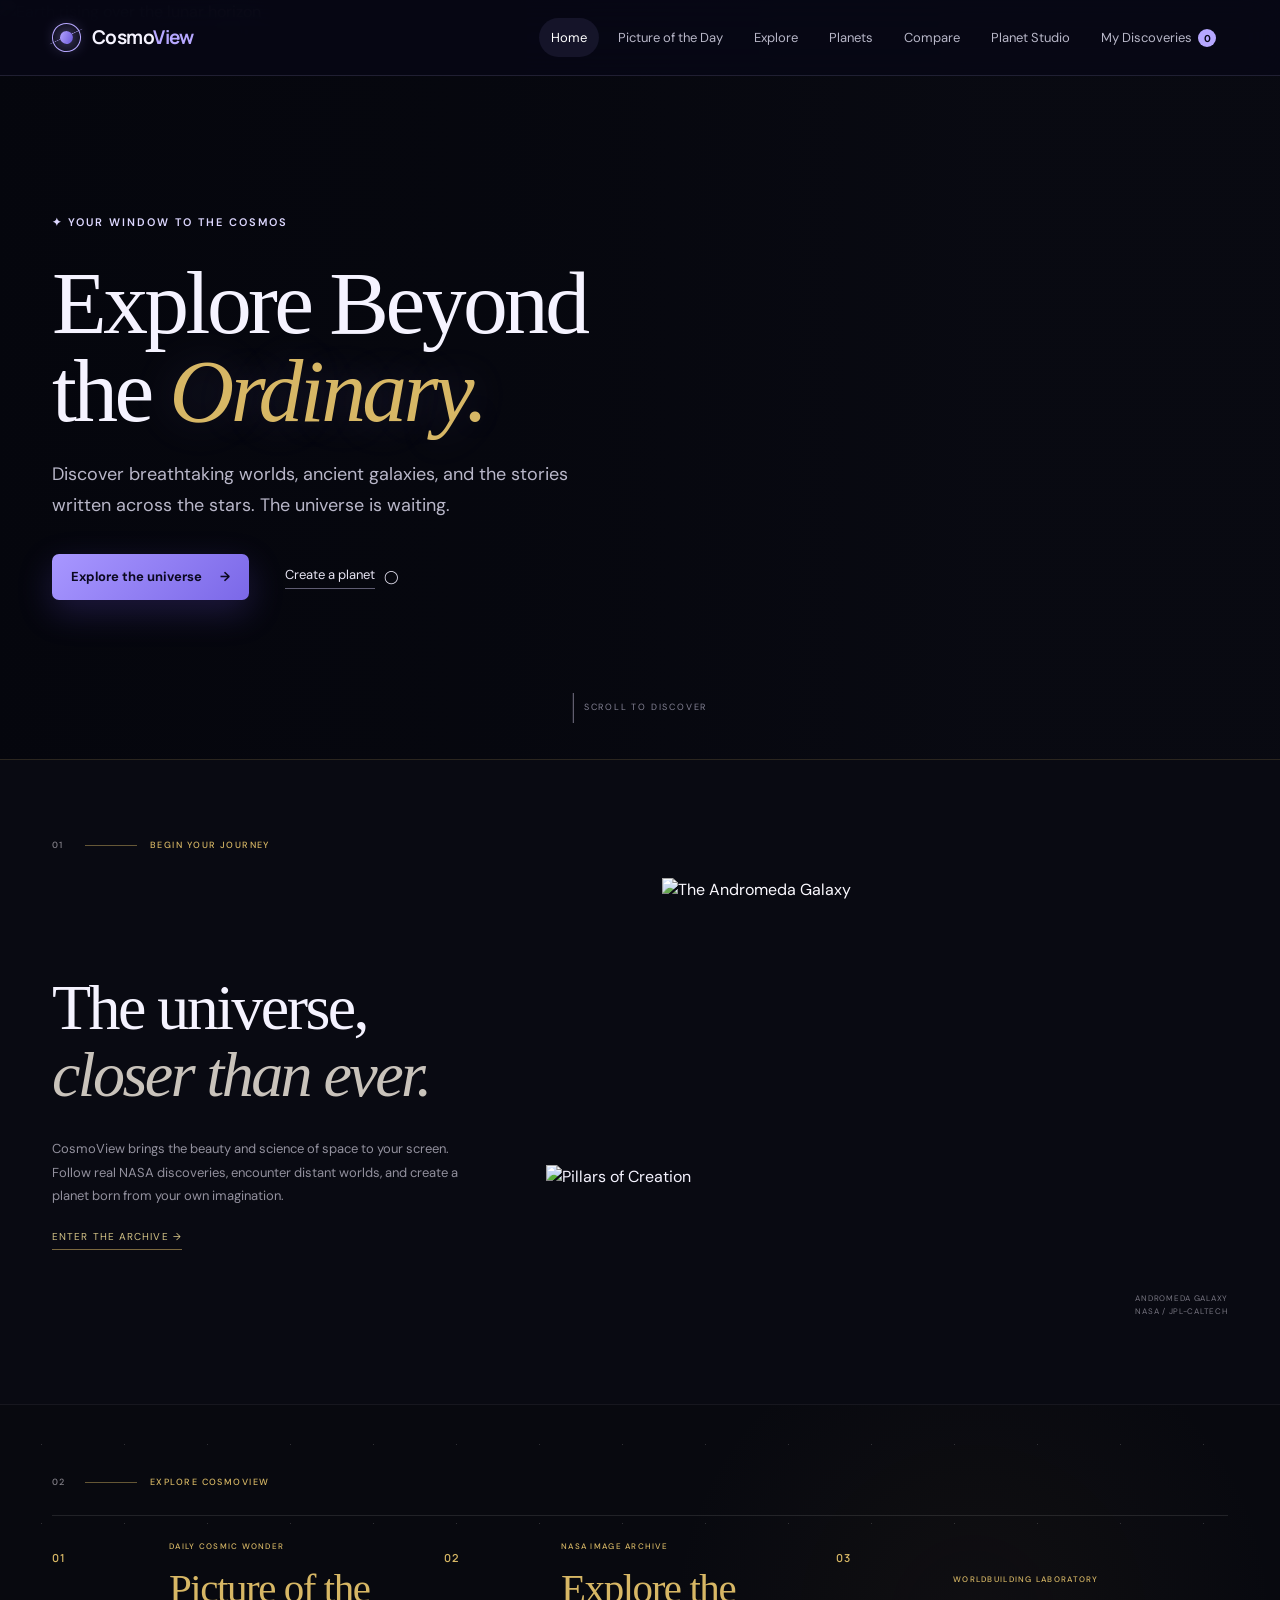
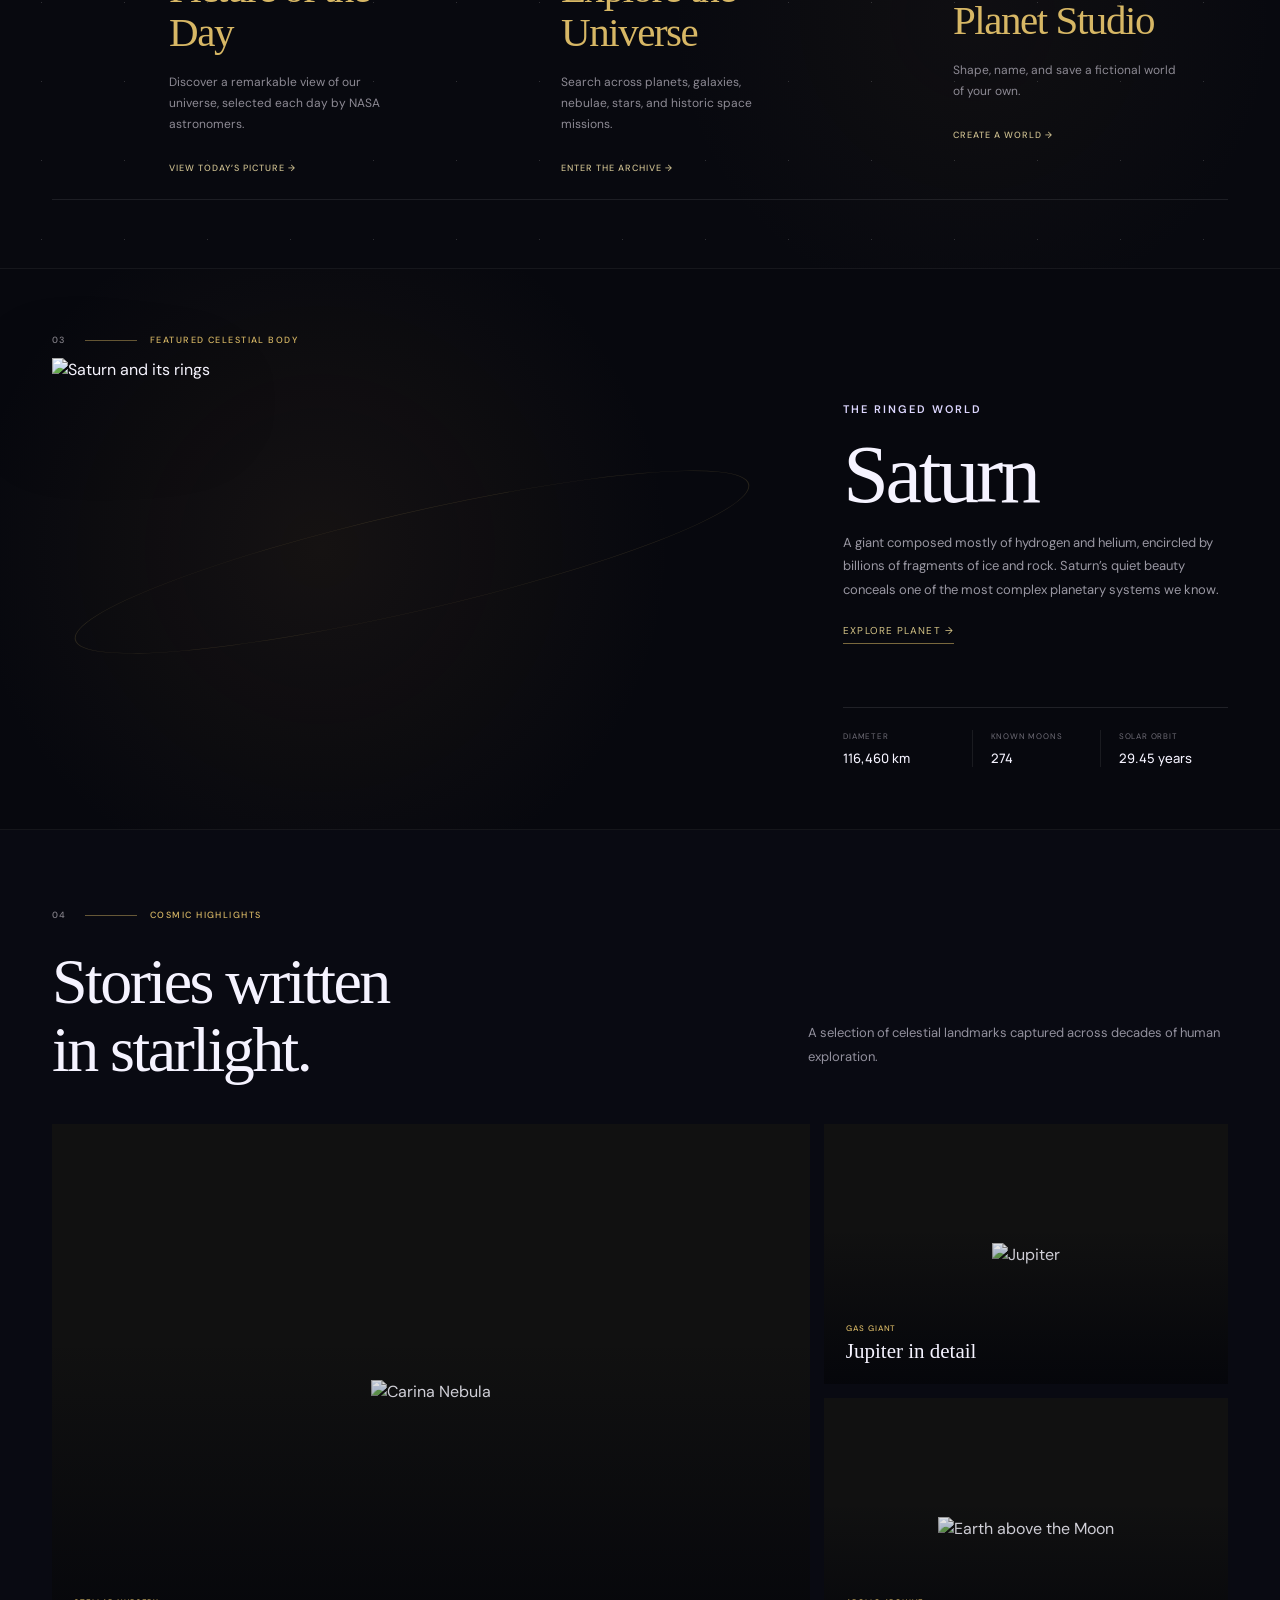
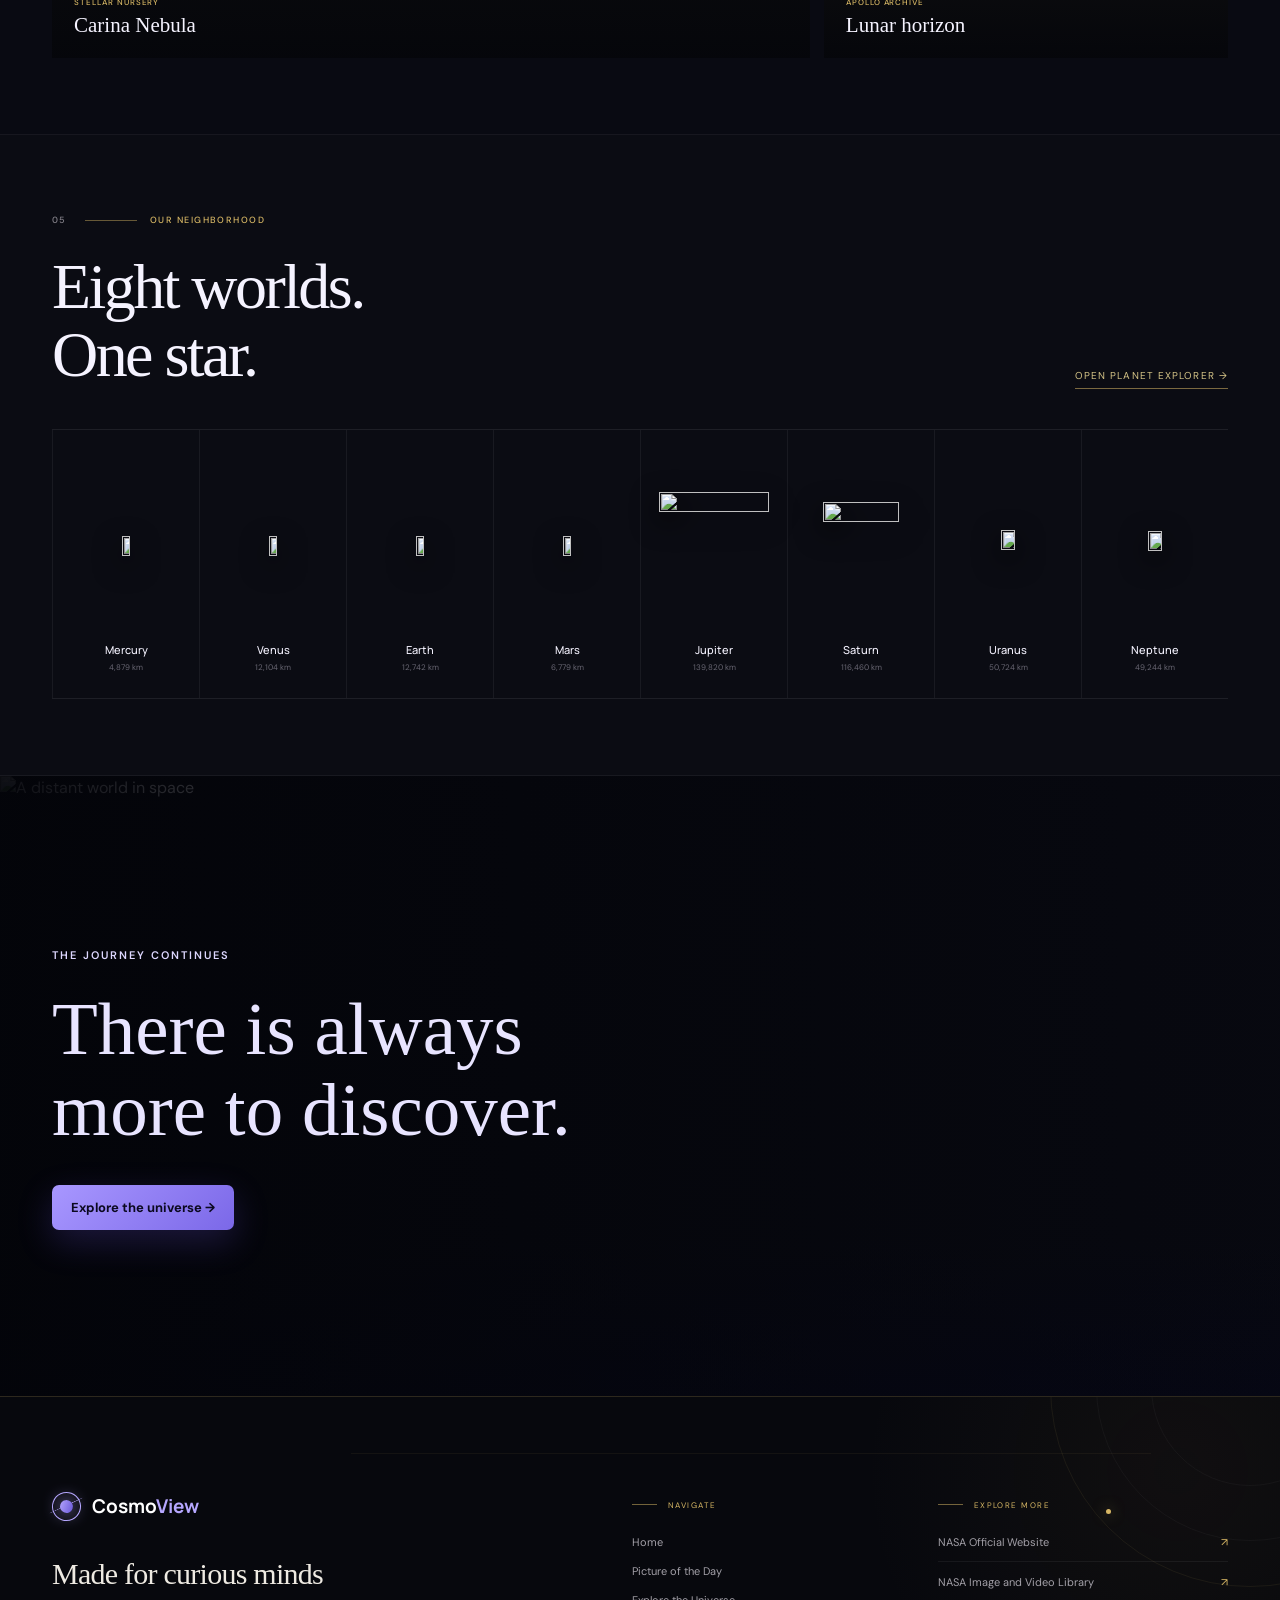
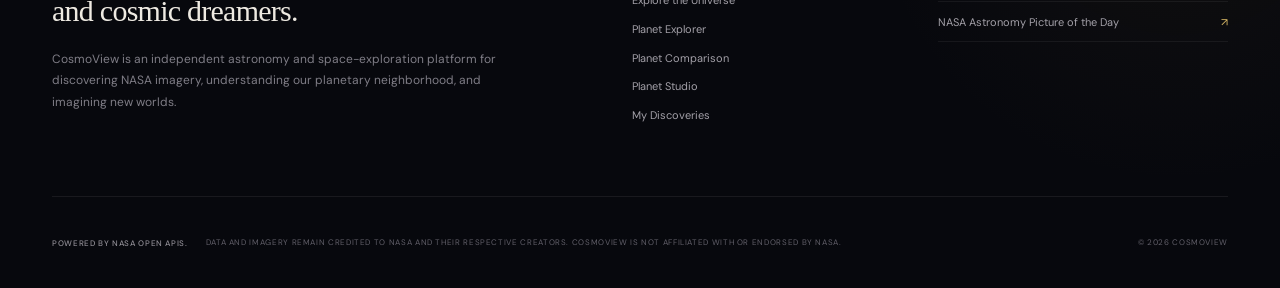
==== commit b43c2825: "Fix js issues" ====
--- a/midterm-api/index.html
+++ b/midterm-api/index.html
@@ -7,7 +7,7 @@
   <meta name="description" content="Explore NASA imagery and create your own planets with CosmoView." />
   <title>CosmoView — Explore Beyond the Ordinary</title>
   <link rel="stylesheet" href="./assets/css/style.css" />
-  <script src="./assets/js/main.js" defer></script>
+  <script src="./assets/js/script.js" defer></script>
   <script src="./assets/js/planet-explorer.js" defer></script>
   <script src="./assets/js/planet-comparison.js" defer></script>
 </head>
@@ -51,21 +51,22 @@
         <div class="scroll-hint"><span></span>Scroll to discover</div>
       </section>
       <section class="editorial-section home-intro">
-        <div class="container editorial-grid">
-          <div class="section-index"><span>01</span><i></i></div>
-          <div class="editorial-copy">
-            <span class="eyebrow">Begin your journey</span>
-            <h2>The universe,<br><em>closer than ever.</em></h2>
-            <p>CosmoView brings the beauty and science of space to your screen. Follow real NASA discoveries, encounter
-              distant worlds, and create a planet born from your own imagination.</p>
-            <button class="editorial-link" data-page="explore">Enter the archive →</button>
-          </div>
-          <div class="image-composition">
-            <img class="composition-main" src="https://images-assets.nasa.gov/image/PIA04921/PIA04921~orig.jpg"
-              alt="The Andromeda Galaxy">
-            <img class="composition-small" src="https://images-assets.nasa.gov/image/PIA17182/PIA17182~orig.jpg"
-              alt="Pillars of Creation">
-            <span class="image-caption">Andromeda Galaxy<br>NASA / JPL-Caltech</span>
+        <div class="container">
+          <div class="section-index"><span>01</span><i></i><small>Begin your journey</small></div>
+          <div class="editorial-grid">
+            <div class="editorial-copy">
+              <h2>The universe,<br><em>closer than ever.</em></h2>
+              <p>CosmoView brings the beauty and science of space to your screen. Follow real NASA discoveries, encounter
+                distant worlds, and create a planet born from your own imagination.</p>
+              <button class="editorial-link" data-page="explore">Enter the archive →</button>
+            </div>
+            <div class="image-composition">
+              <img class="composition-main" src="https://images-assets.nasa.gov/image/PIA04921/PIA04921~orig.jpg"
+                alt="The Andromeda Galaxy">
+              <img class="composition-small" src="https://images-assets.nasa.gov/image/PIA17182/PIA17182~orig.jpg"
+                alt="Pillars of Creation">
+              <span class="image-caption">Andromeda Galaxy<br>NASA / JPL-Caltech</span>
+            </div>
           </div>
         </div>
       </section>
@@ -402,4 +403,4 @@
   <div class="toast-message" id="toast" hidden></div>
 </body>
 
-</html>+</html>
--- a/midterm-api/assets/css/style.css
+++ b/midterm-api/assets/css/style.css
@@ -1360,7 +1360,6 @@
 .editorial-grid { display: grid; grid-template-columns: 0.65fr 1fr 1.6fr; gap: 55px; align-items: center; }
 .editorial-grid > .section-index { align-self: start; }
 .editorial-copy p, .section-title-row > p { color: #92909d; font-size: 13px; line-height: 1.8; max-width: 420px; }
-.home-intro .section-index small { white-space: nowrap; }
 .home-intro .editorial-grid { grid-template-columns: 1fr 1.6fr; }
 .editorial-copy h2 { margin: 18px 0 28px; }
 .editorial-link {
@@ -1574,4 +1573,4 @@
   .home .hero-actions { gap: 14px; }
   .home .image-composition { min-height: 280px; }
   .home .featured-planet { height: 245px; }
-}+}
